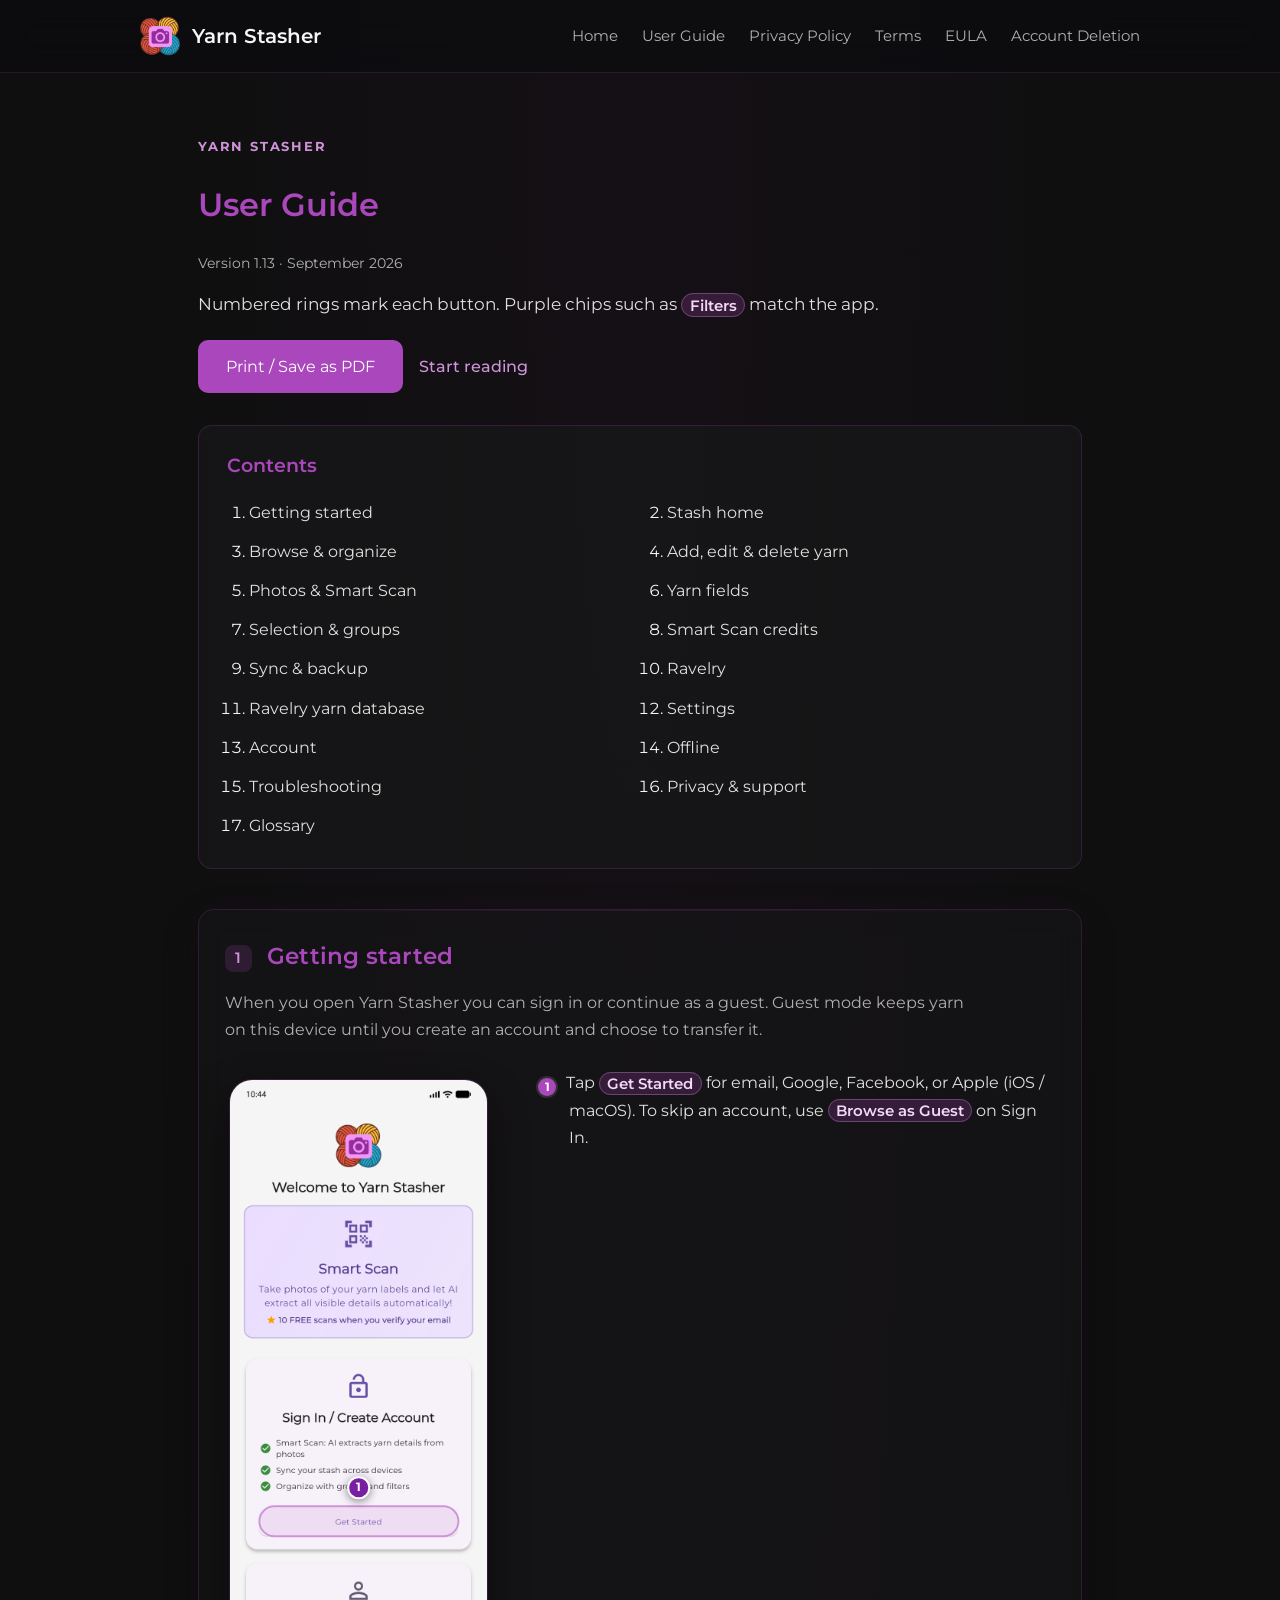
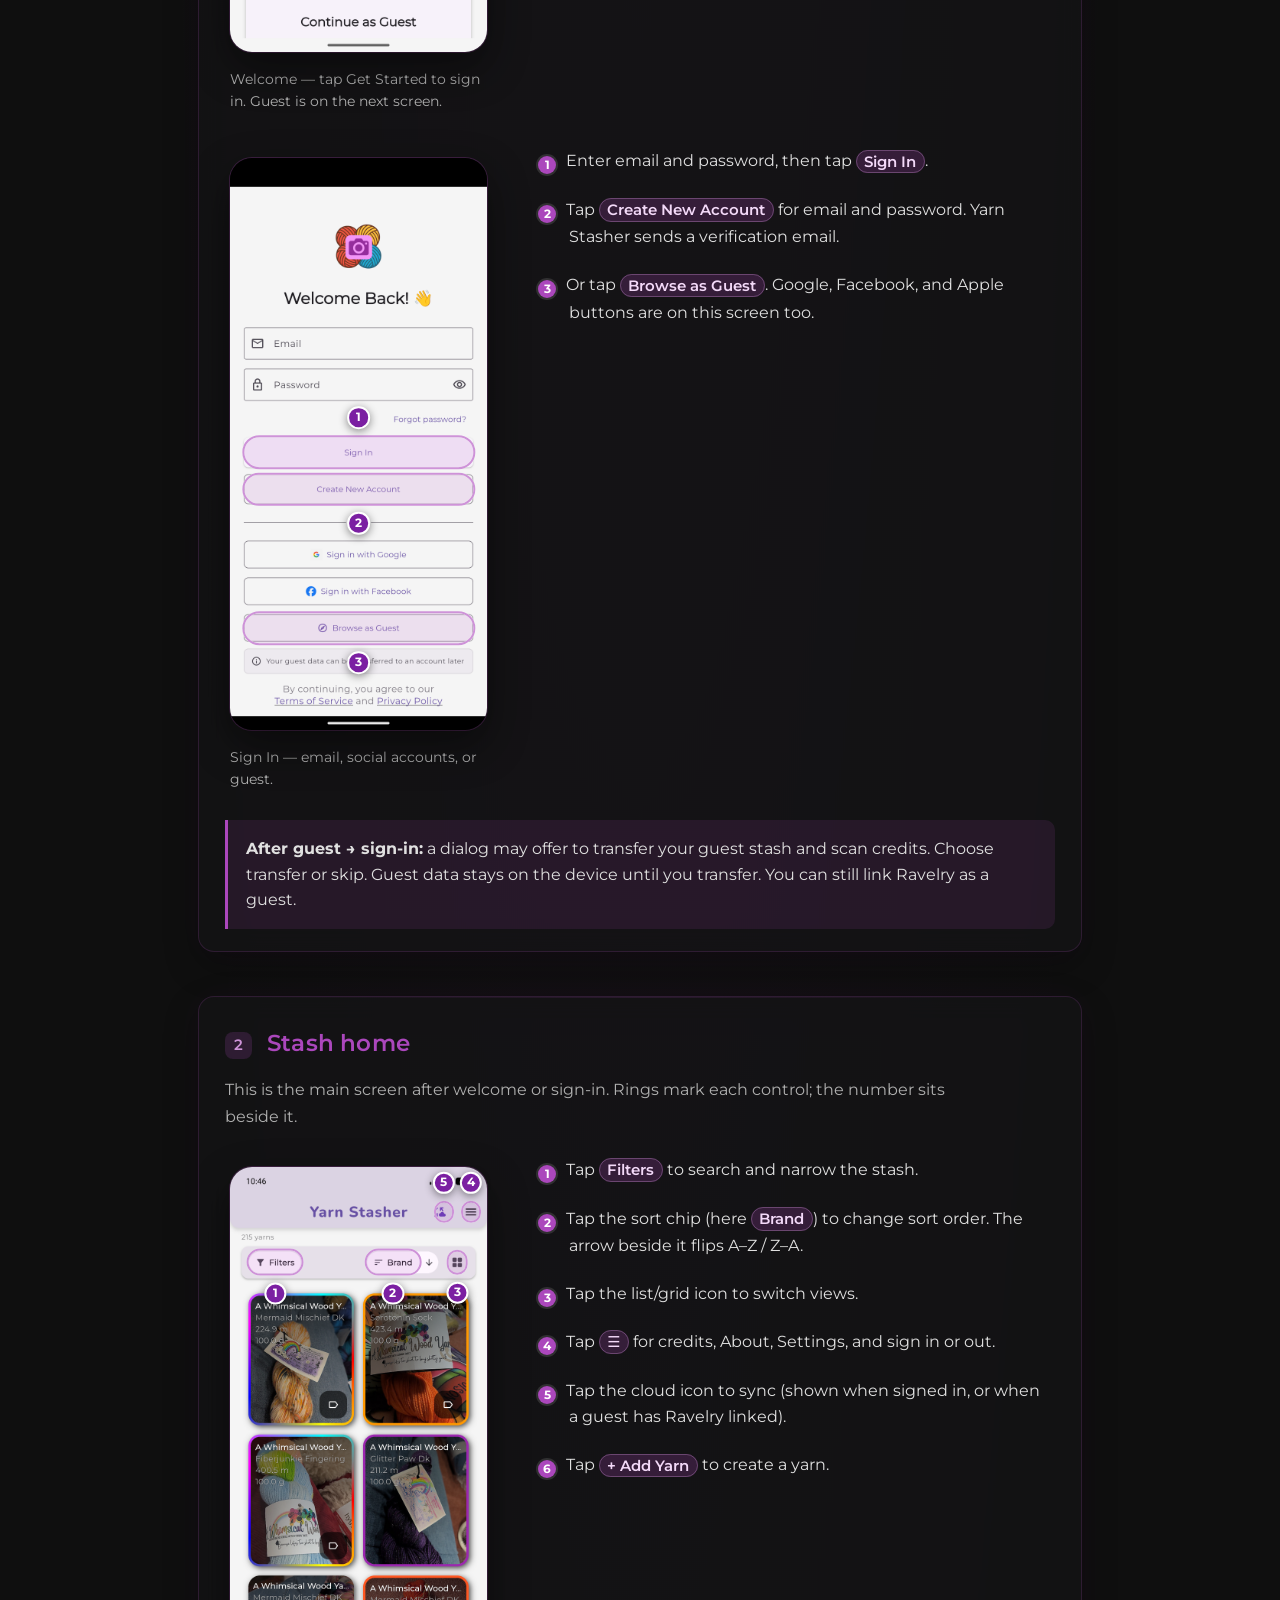
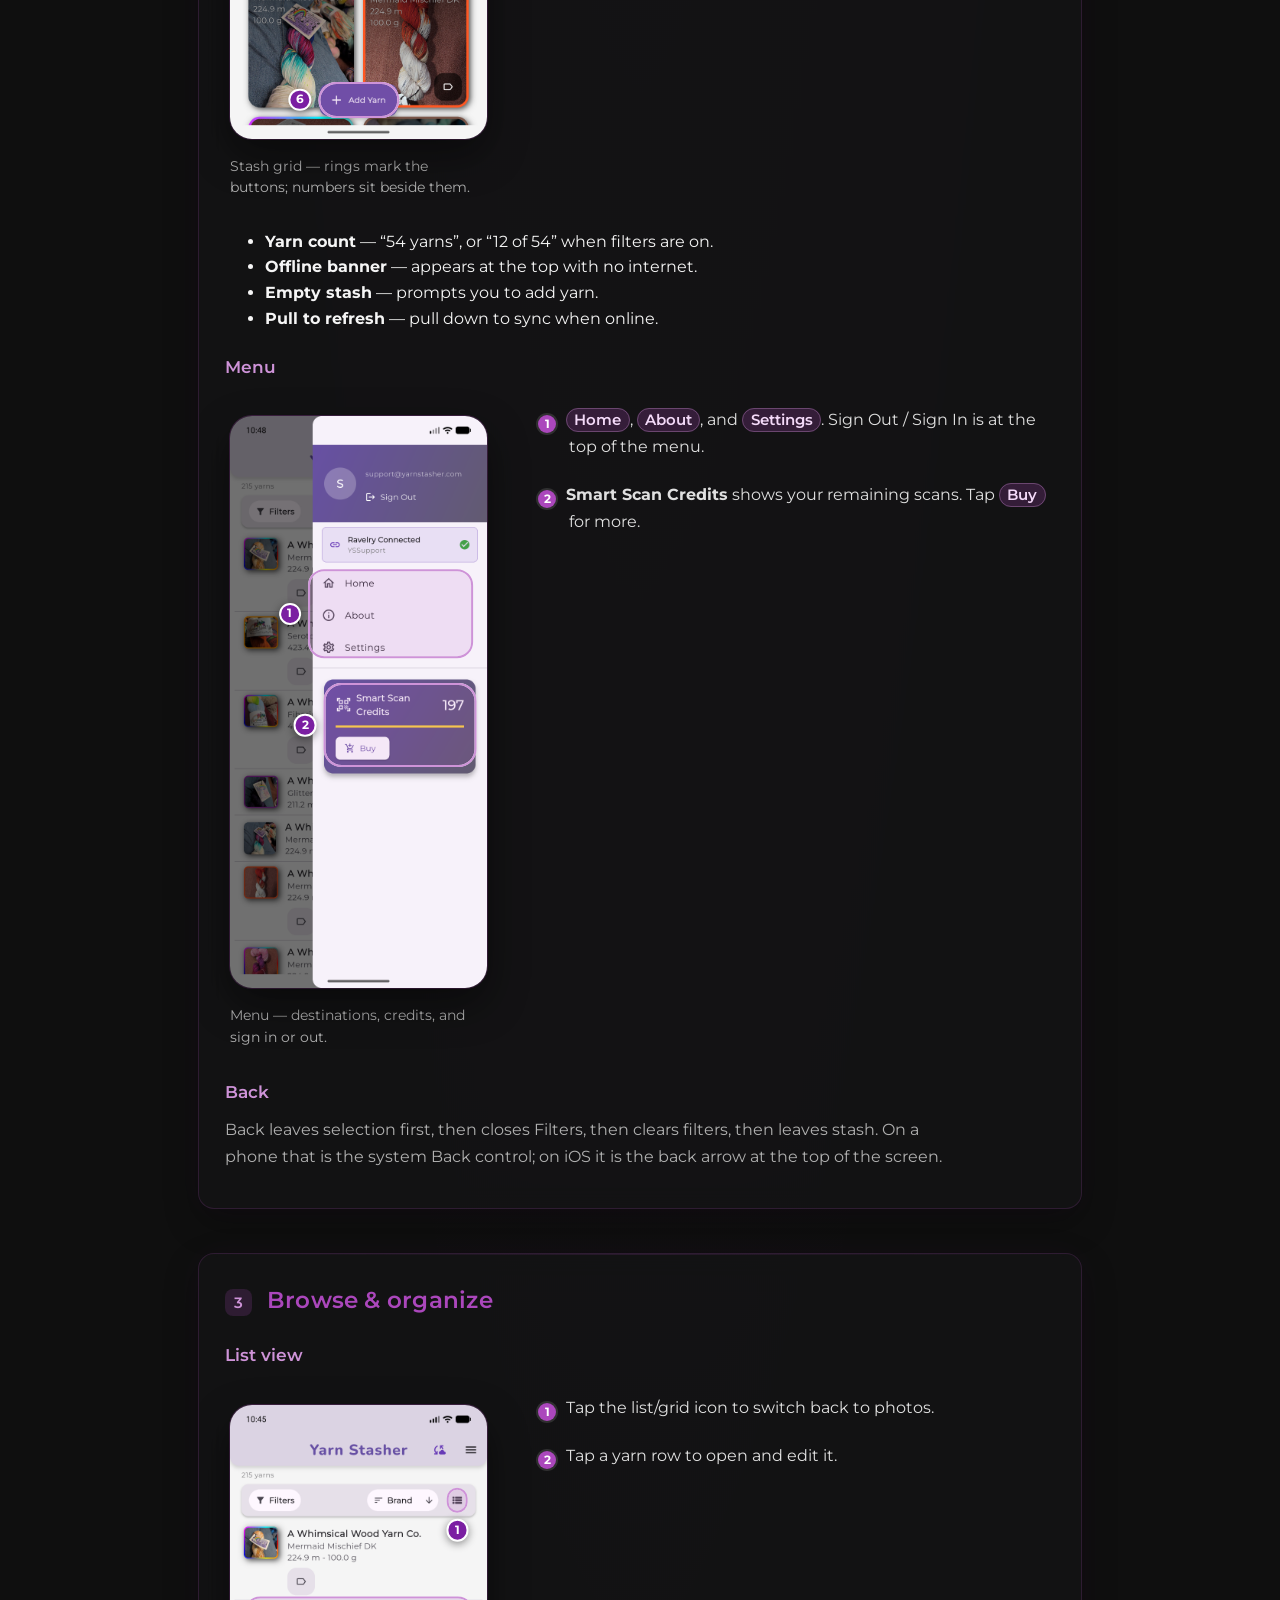
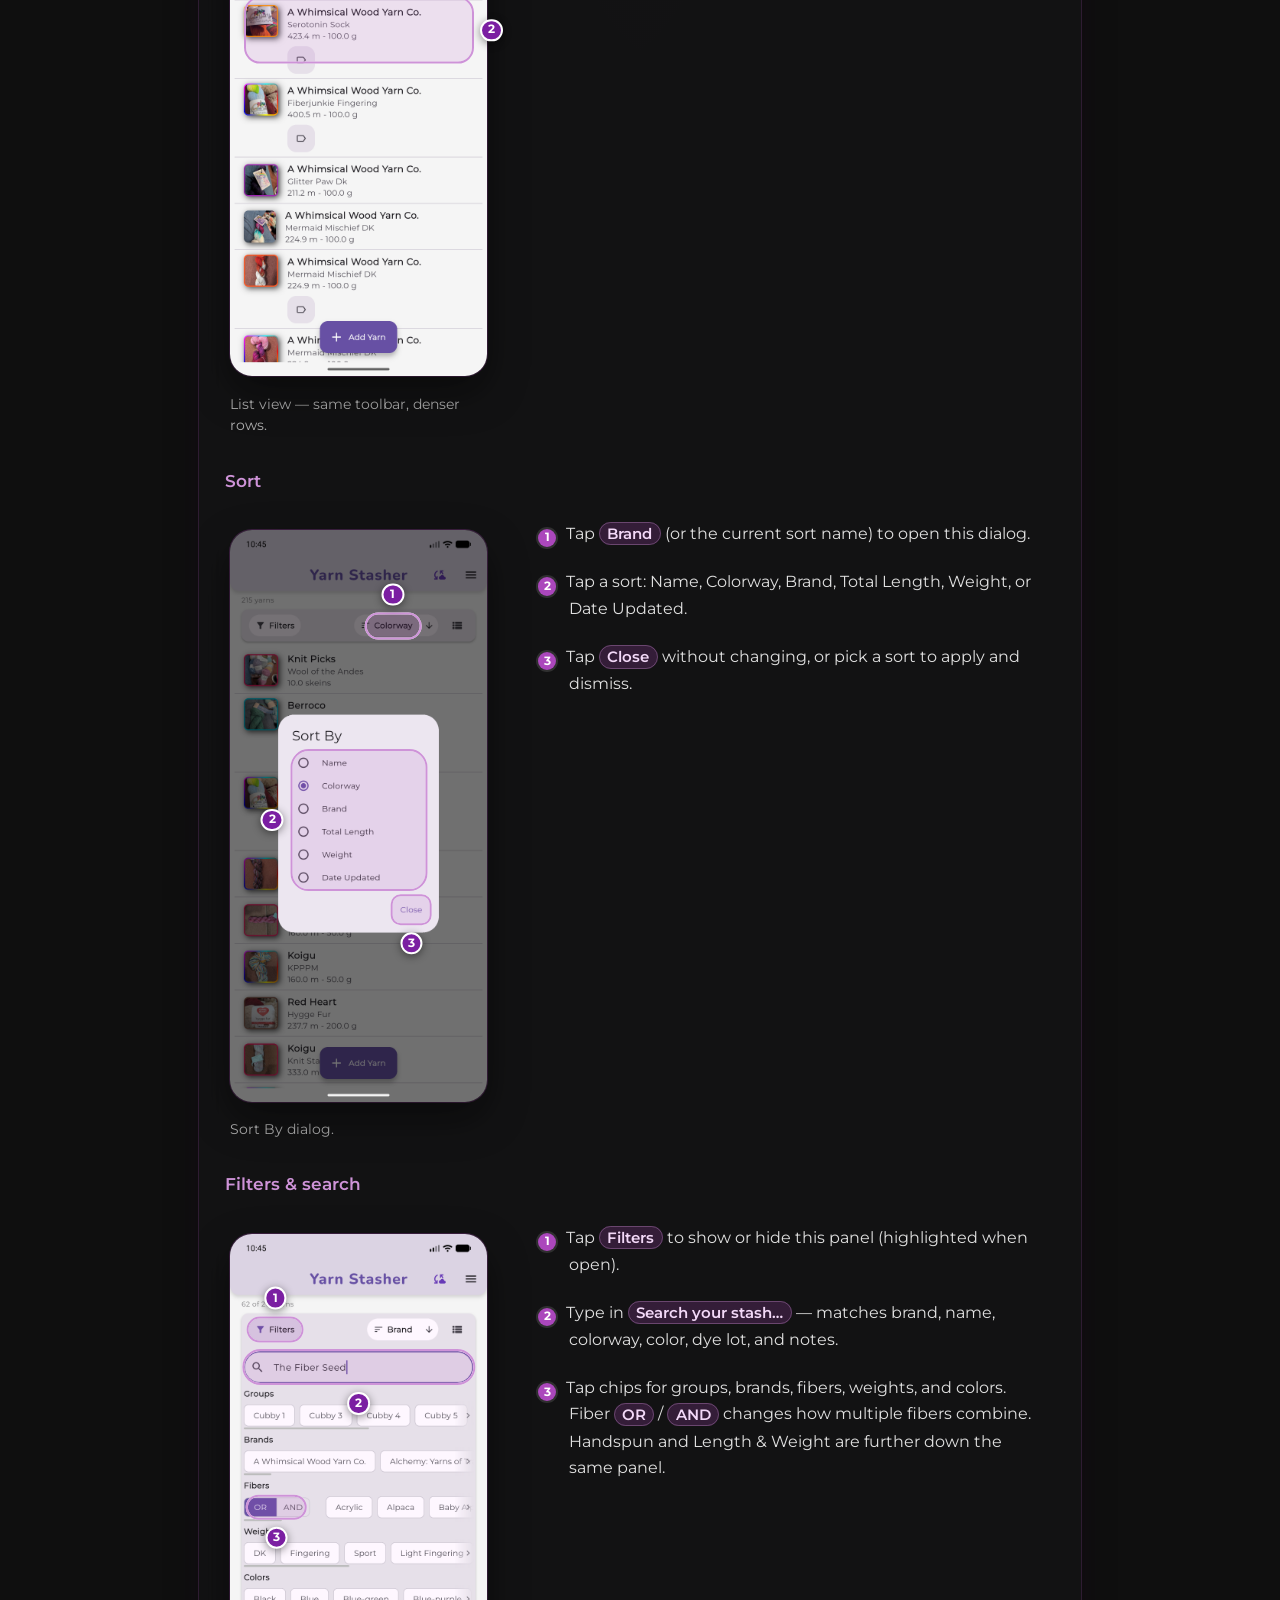
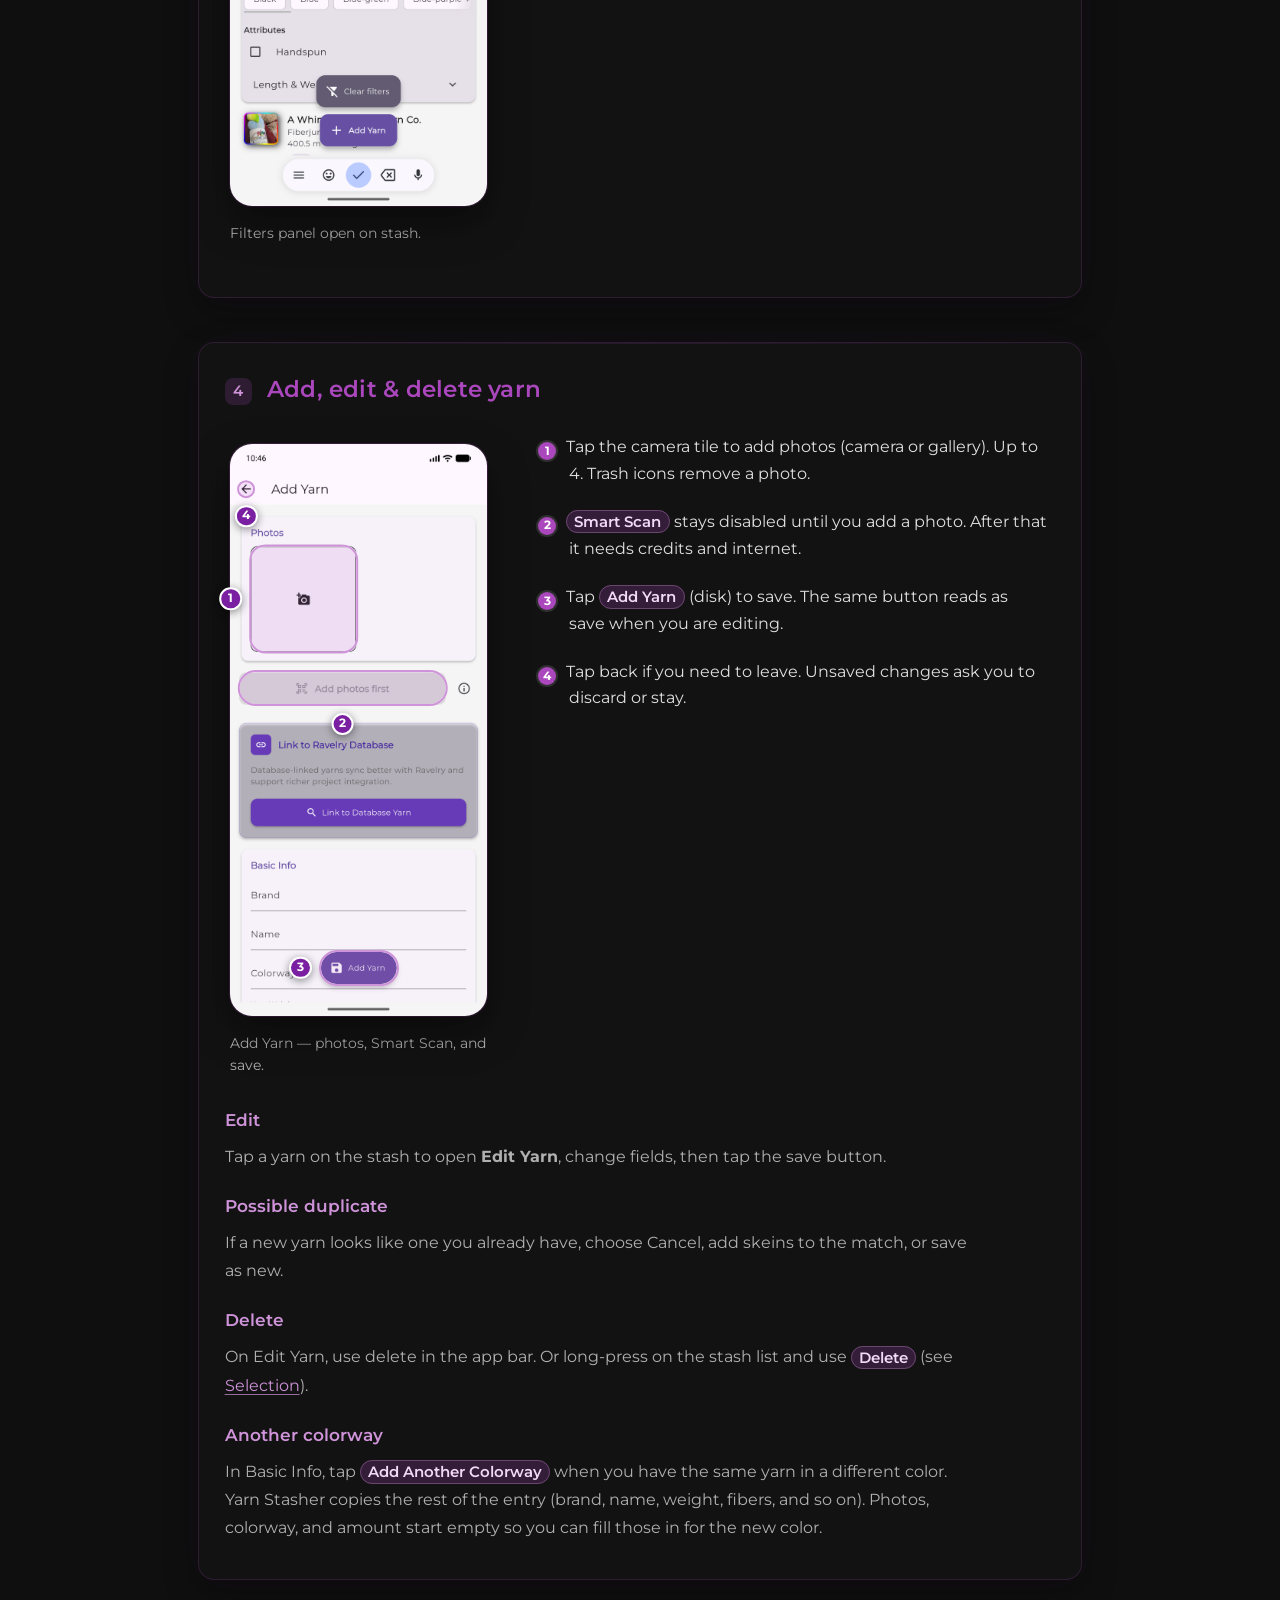
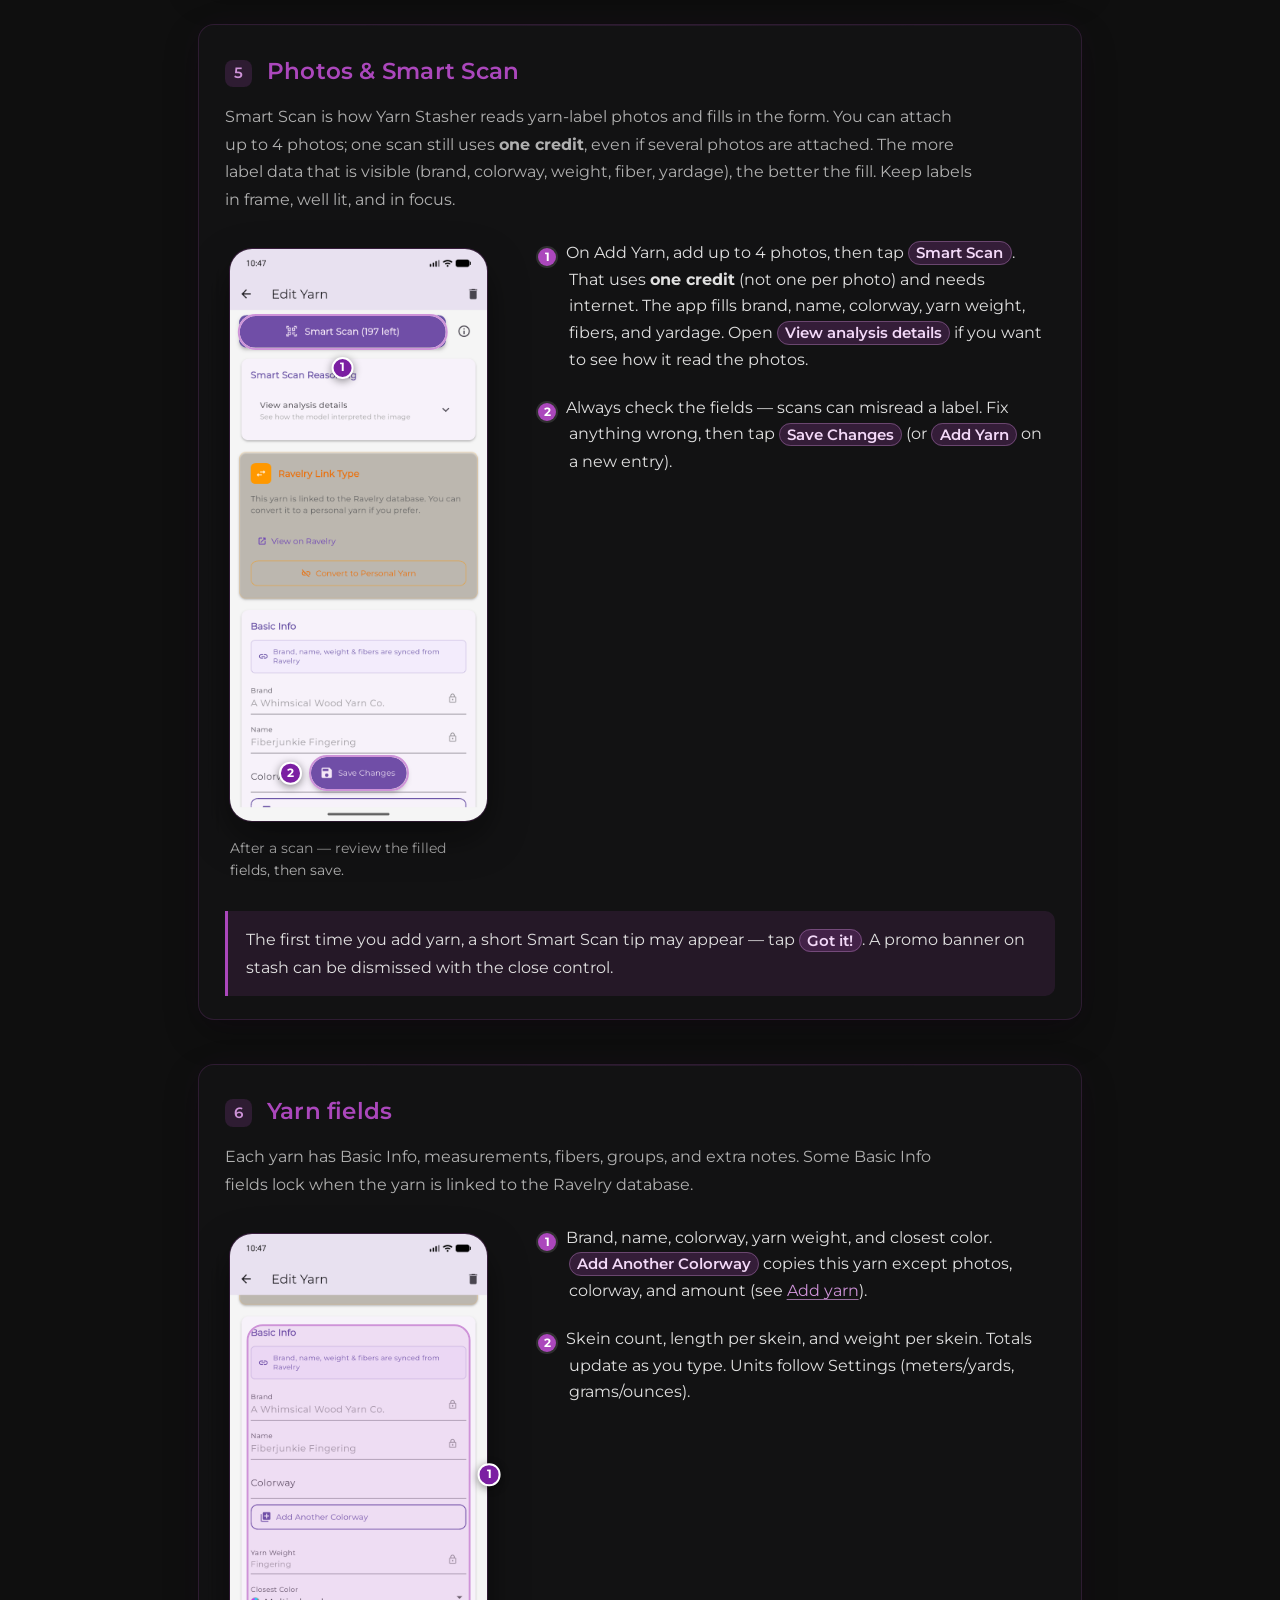
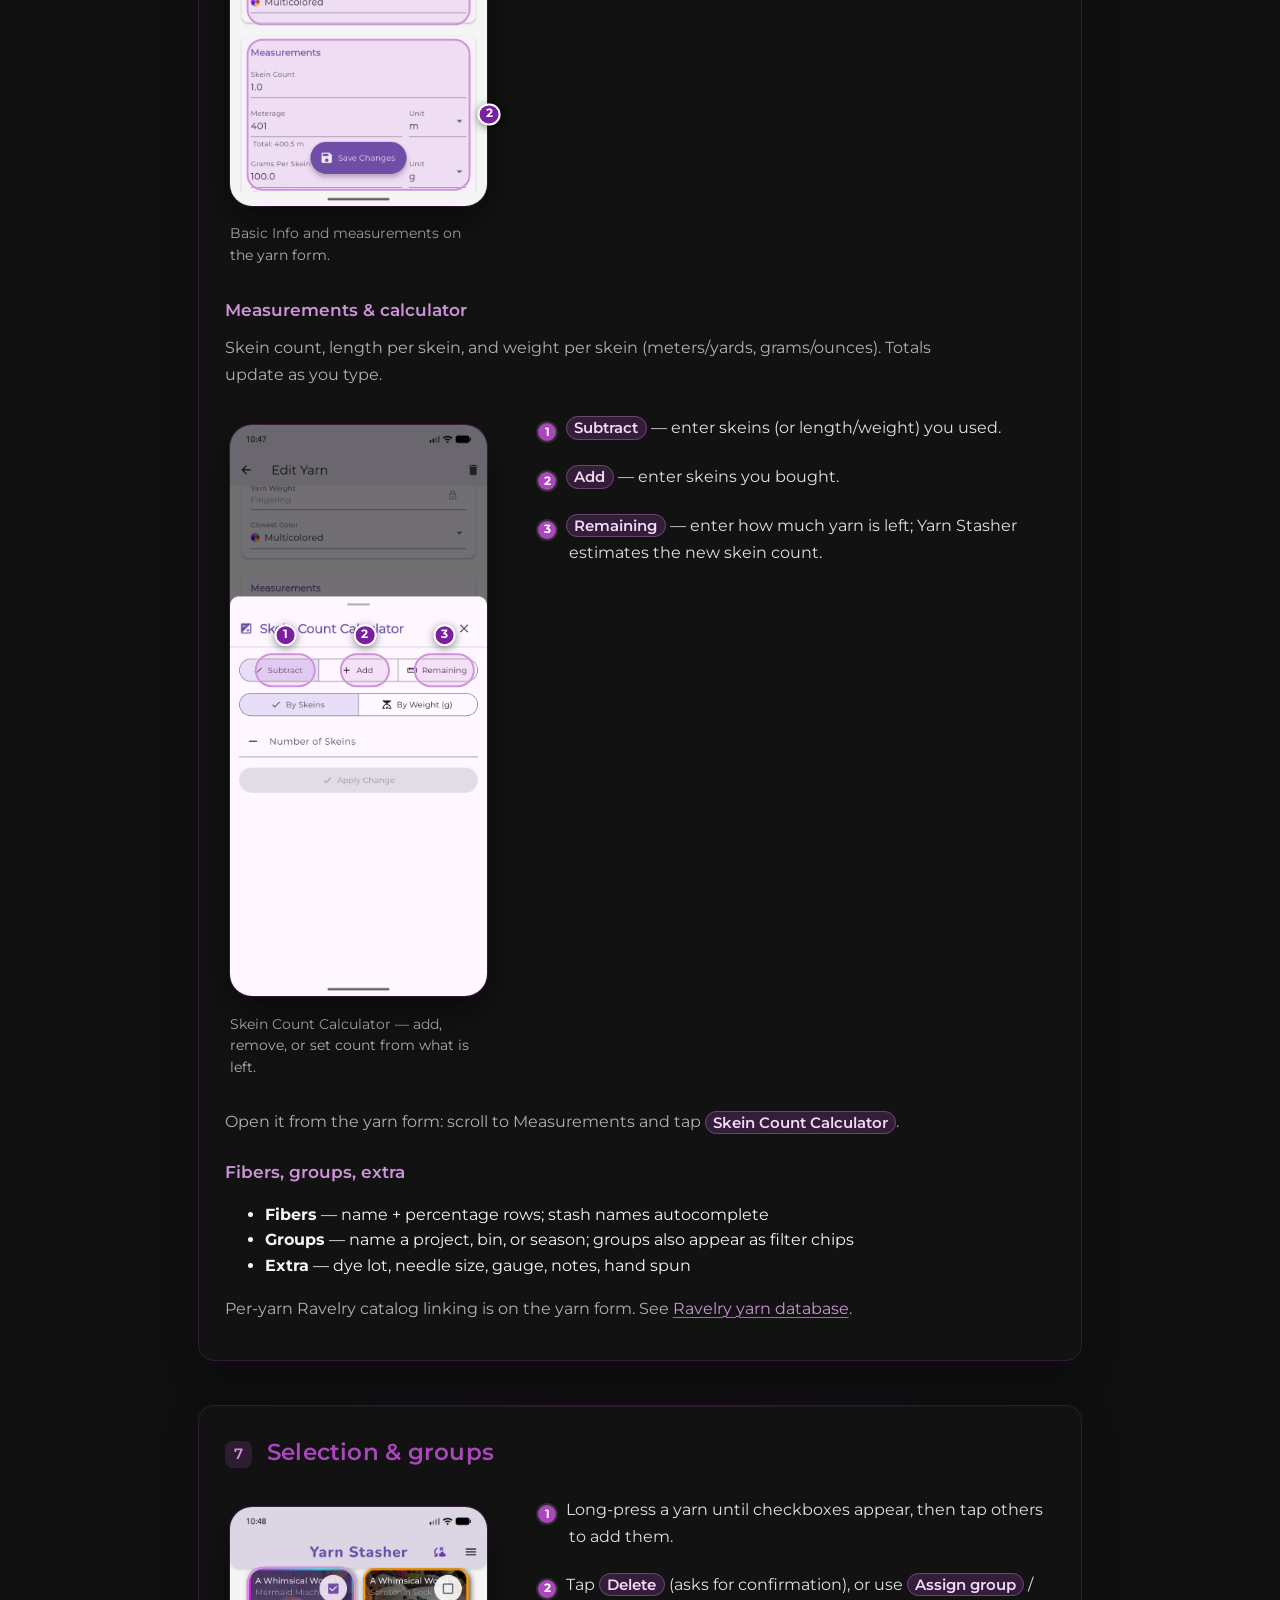
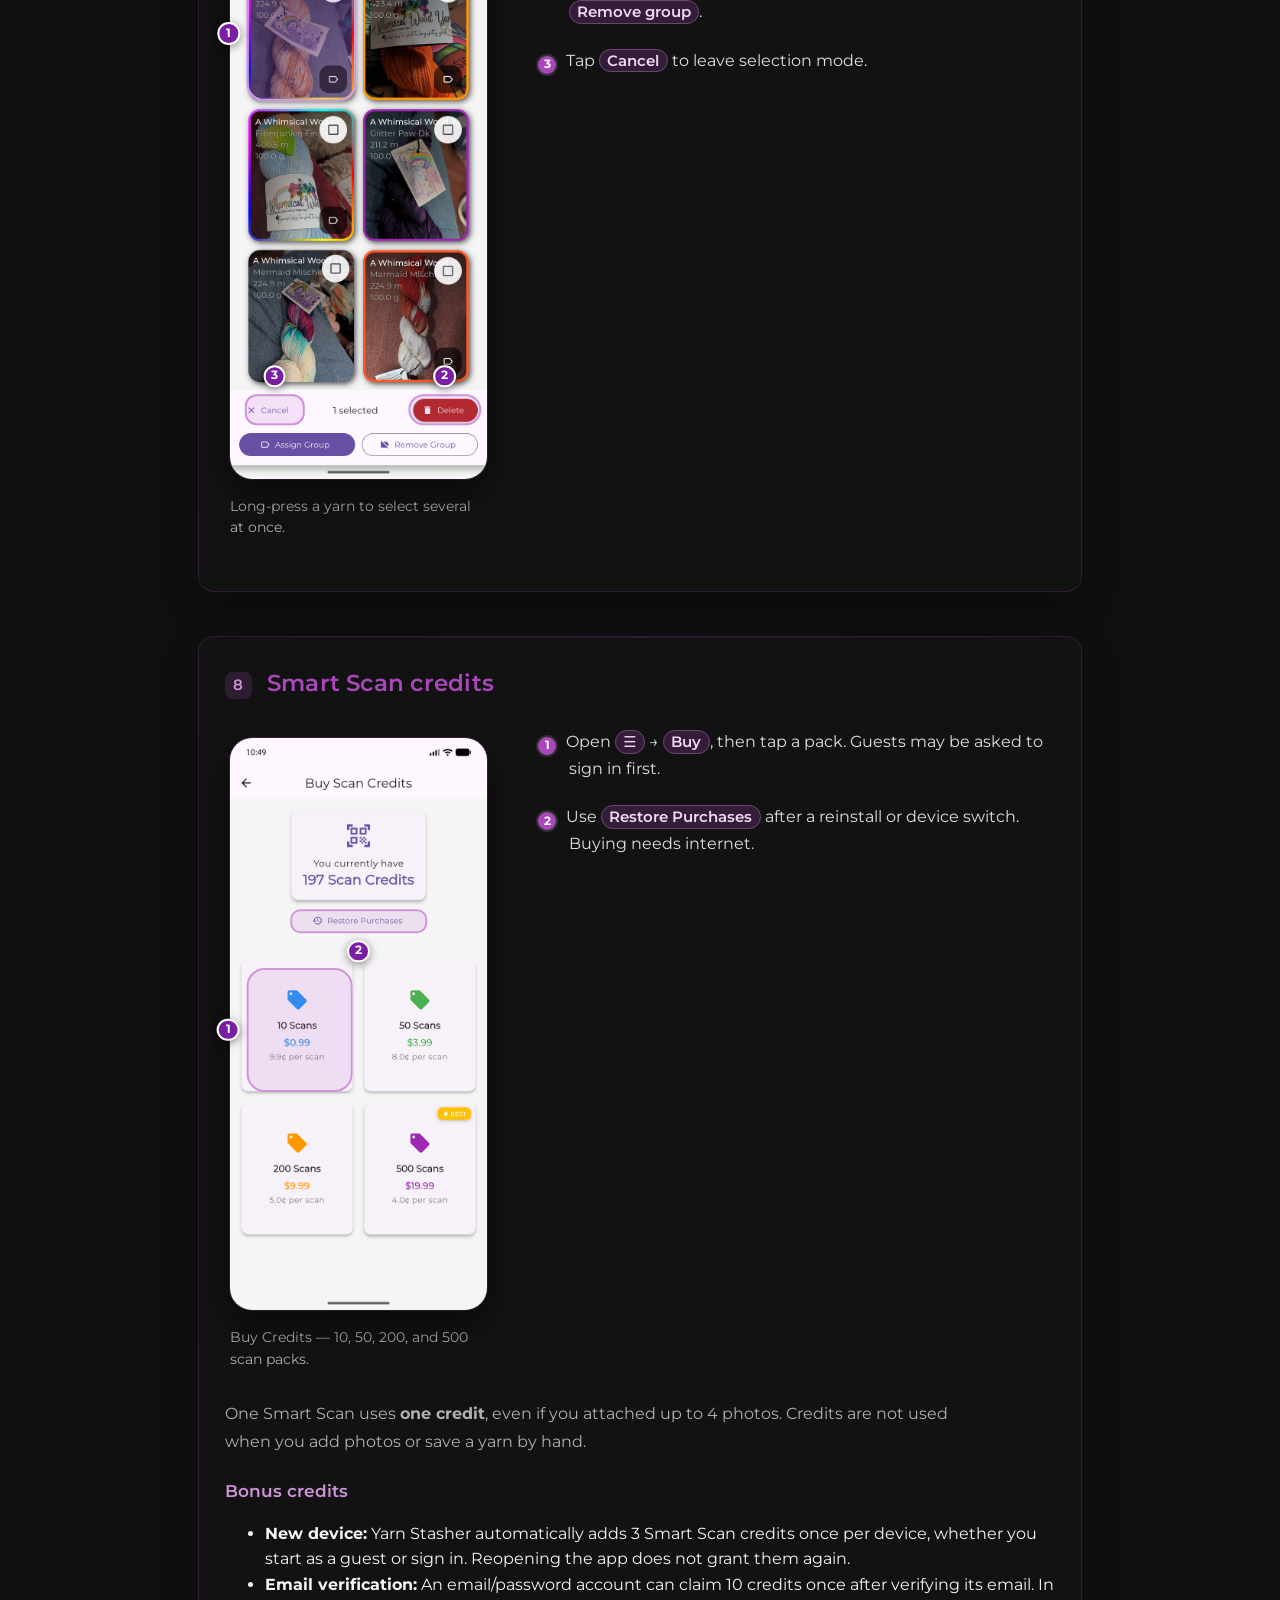
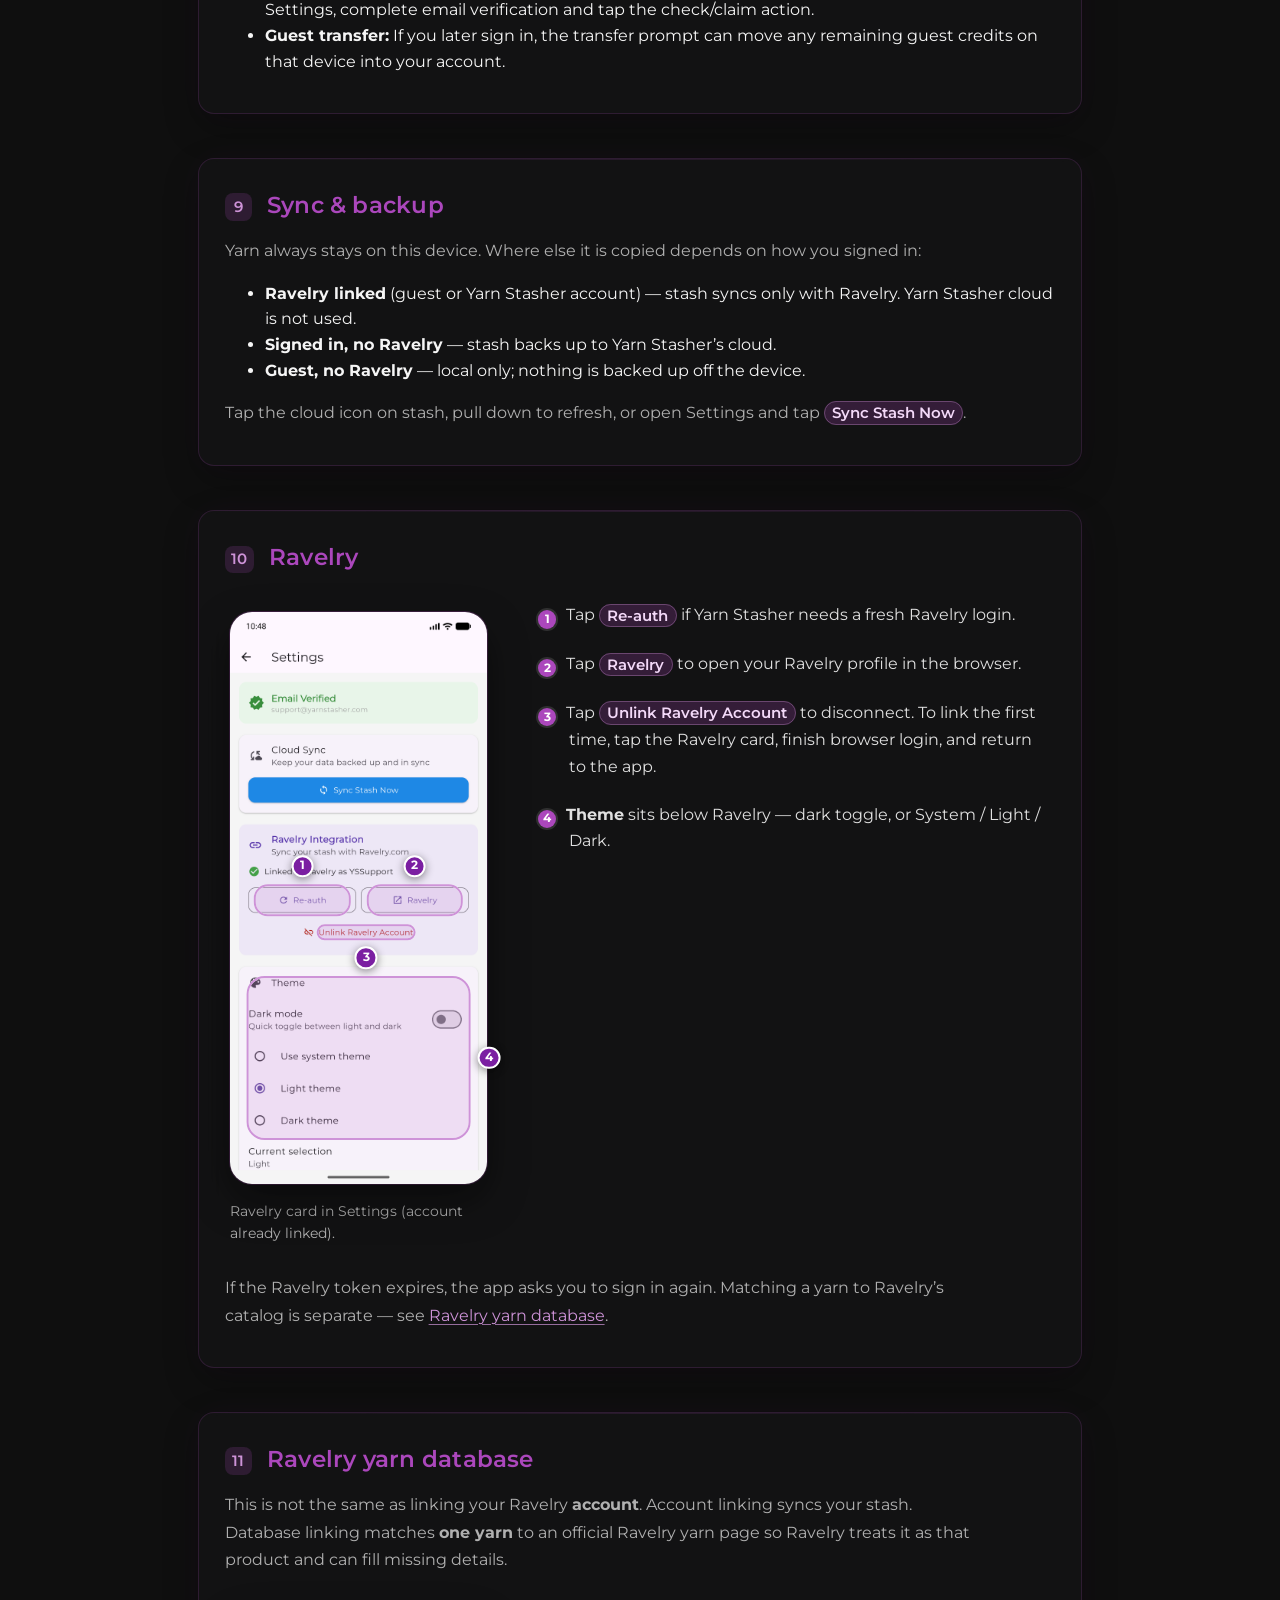
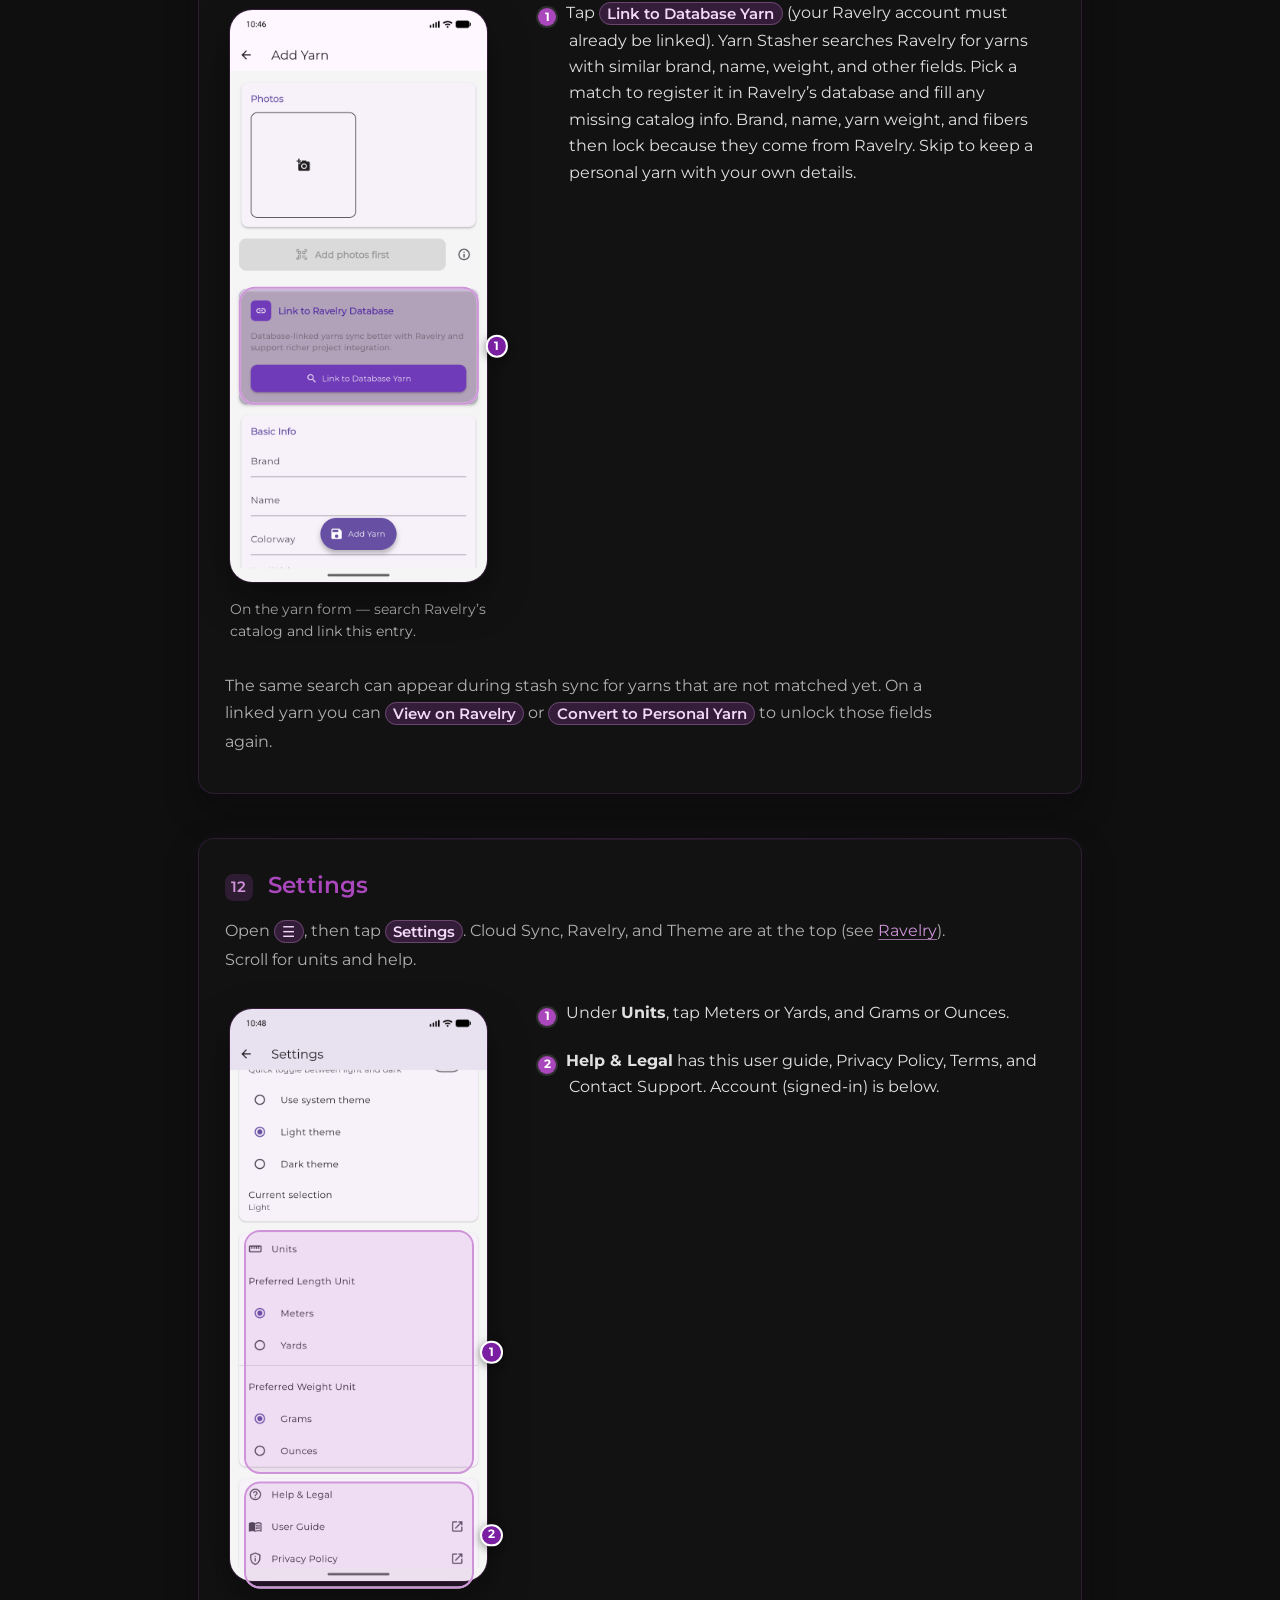
==== user-guide/index.html @ c1b87851 "Add comprehensive user guide Co-authored-by: Cursor <cursoragent@cursor.com>" ====
<!DOCTYPE html>
<html lang="en">
<head>
  <meta charset="UTF-8">
  <meta name="viewport" content="width=device-width, initial-scale=1.0">
  <link rel="canonical" href="https://yarnstasher.com/user-guide/">
  <meta name="description" content="Yarn Stasher user guide — organize your stash, use Smart Scan, sync with Ravelry, and manage your account.">
  <meta property="og:title" content="User Guide – Yarn Stasher">
  <meta property="og:description" content="A printable guide to Yarn Stasher: stash, Smart Scan, sync, Ravelry, and settings.">
  <meta property="og:image" content="https://yarnstasher.com/images/stash-hero.png">
  <meta property="og:url" content="https://yarnstasher.com/user-guide/">
  <meta property="og:type" content="article">
  <title>User Guide – Yarn Stasher</title>
  <link rel="icon" type="image/png" href="../images/logo.png">
  <link rel="preconnect" href="https://fonts.googleapis.com">
  <link rel="preconnect" href="https://fonts.gstatic.com" crossorigin>
  <link href="https://fonts.googleapis.com/css2?family=Montserrat:wght@400;500;600;700&display=swap" rel="stylesheet">
  <link rel="stylesheet" href="../style.css?v=guide-10">
</head>
<body class="guide-page">
  <header>
    <nav>
      <a href="../index.html" class="logo">
        <img src="../images/logo.png?v=guide-9" alt="Yarn Stasher">
        <span>Yarn Stasher</span>
      </a>
      <button class="menu-toggle" aria-label="Toggle menu" aria-expanded="false" aria-controls="main-nav-links">☰</button>
      <ul class="nav-links" id="main-nav-links">
        <li><a href="../index.html">Home</a></li>
        <li><a href="index.html" aria-current="page">User Guide</a></li>
        <li><a href="../privacy-policy.html">Privacy Policy</a></li>
        <li><a href="../terms.html">Terms</a></li>
        <li><a href="../eula.html">EULA</a></li>
        <li><a href="../account-deletion.html">Account Deletion</a></li>
      </ul>
    </nav>
  </header>

  <main class="guide-main">
    <header class="guide-hero">
      <p class="guide-kicker">Yarn Stasher</p>
      <h1>User Guide</h1>
      <p class="muted">Version 1.13 · September 2026</p>
      <p class="guide-lede">
        Numbered rings mark each button. Purple chips such as <span class="guide-tap">Filters</span> match the app.
      </p>
      <div class="guide-actions no-print">
        <button type="button" class="cta guide-print-btn" onclick="window.print()">Print / Save as PDF</button>
        <a class="guide-secondary-link" href="#getting-started">Start reading</a>
      </div>
    </header>

    <div class="guide-toc" aria-labelledby="toc-heading">
      <h2 id="toc-heading">Contents</h2>
      <ol>
        <li><a href="#getting-started">Getting started</a></li>
        <li><a href="#stash-home">Stash home</a></li>
        <li><a href="#browse-organize">Browse &amp; organize</a></li>
        <li><a href="#add-edit-yarn">Add, edit &amp; delete yarn</a></li>
        <li><a href="#photos-smart-scan">Photos &amp; Smart Scan</a></li>
        <li><a href="#yarn-fields">Yarn fields</a></li>
        <li><a href="#selection-batch">Selection &amp; groups</a></li>
        <li><a href="#credits">Smart Scan credits</a></li>
        <li><a href="#sync-backup">Sync &amp; backup</a></li>
        <li><a href="#ravelry">Ravelry</a></li>
        <li><a href="#ravelry-database">Ravelry yarn database</a></li>
        <li><a href="#settings">Settings</a></li>
        <li><a href="#account">Account</a></li>
        <li><a href="#offline">Offline</a></li>
        <li><a href="#troubleshooting">Troubleshooting</a></li>
        <li><a href="#privacy-support">Privacy &amp; support</a></li>
        <li><a href="#glossary">Glossary</a></li>
      </ol>
    </div>

    <article class="guide-content">

      <section id="getting-started" class="guide-section guide-section--first">
        <h2><span class="guide-secnum">1</span> Getting started</h2>
        <p>When you open Yarn Stasher you can sign in or continue as a guest. Guest mode keeps yarn on this device until you create an account and choose to transfer it.</p>
        <div class="guide-howto">
          <figure class="guide-shot">
            <div class="guide-phone">
              <img src="../images/user-guide/welcome.png?v=guide-9" alt="Welcome screen with Get Started" width="1080" height="2404" loading="lazy">
              <ol class="guide-pins">
                <li class="guide-pin guide-pin--above" style="--x:50%; --y:77.2%; --rw:76.8%; --rh:4.8%; --rr:999px;" data-mark="1" tabindex="0" role="button" aria-label="Step 1: Get Started"><span class="guide-pin-n">1</span></li>
              </ol>
            </div>
            <figcaption>Welcome — tap Get Started to sign in. Guest is on the next screen.</figcaption>
          </figure>
          <ol class="guide-legend">
            <li data-mark="1"><span class="guide-n">1</span> Tap <span class="guide-tap">Get Started</span> for email, Google, Facebook, or Apple (iOS / macOS). To skip an account, use <span class="guide-tap">Browse as Guest</span> on Sign In.</li>
          </ol>
        </div>
        <div class="guide-howto guide-print-break">
          <figure class="guide-shot">
            <div class="guide-phone">
              <img src="../images/user-guide/sign-in.png?v=guide-9" alt="Sign In screen with email, social sign-in, and Browse as Guest" width="1080" height="2404" loading="lazy">
              <ol class="guide-pins">
                <li class="guide-pin guide-pin--above" style="--x:50%; --y:51.5%; --rw:89.3%; --rh:5.2%; --rr:999px;" data-mark="1" tabindex="0" role="button" aria-label="Step 1: Sign In"><span class="guide-pin-n">1</span></li>
                <li class="guide-pin guide-pin--below" style="--x:50%; --y:57.9%; --rw:89.3%; --rh:5.0%; --rr:999px;" data-mark="2" tabindex="0" role="button" aria-label="Step 2: Create Account"><span class="guide-pin-n">2</span></li>
                <li class="guide-pin guide-pin--below" style="--x:50%; --y:82.2%; --rw:89.3%; --rh:5.2%; --rr:999px;" data-mark="3" tabindex="0" role="button" aria-label="Step 3: Browse as Guest"><span class="guide-pin-n">3</span></li>
              </ol>
            </div>
            <figcaption>Sign In — email, social accounts, or guest.</figcaption>
          </figure>
          <ol class="guide-legend">
            <li data-mark="1"><span class="guide-n">1</span> Enter email and password, then tap <span class="guide-tap">Sign In</span>.</li>
            <li data-mark="2"><span class="guide-n">2</span> Tap <span class="guide-tap">Create New Account</span> for email and password. Yarn Stasher sends a verification email.</li>
            <li data-mark="3"><span class="guide-n">3</span> Or tap <span class="guide-tap">Browse as Guest</span>. Google, Facebook, and Apple buttons are on this screen too.</li>
          </ol>
        </div>
        <aside class="guide-callout">
          <strong>After guest → sign-in:</strong> a dialog may offer to transfer your guest stash and scan credits. Choose transfer or skip. Guest data stays on the device until you transfer. You can still link Ravelry as a guest.
        </aside>
      </section>

      <section id="stash-home" class="guide-section">
        <h2><span class="guide-secnum">2</span> Stash home</h2>
        <p>This is the main screen after welcome or sign-in. Rings mark each control; the number sits beside it.</p>
        <div class="guide-howto">
          <figure class="guide-shot">
            <div class="guide-phone">
              <img src="../images/user-guide/stash-grid.png?v=guide-9" alt="Stash grid with Filters, sort, menu, and Add Yarn" width="1080" height="2404" loading="lazy">
              <ol class="guide-pins">
                <li class="guide-pin guide-pin--below" style="--x:17.5%; --y:16.7%; --rw:20.6%; --rh:4.0%; --rr:999px;" data-mark="1" tabindex="0" role="button" aria-label="Step 1: Filters"><span class="guide-pin-n">1</span></li>
                <li class="guide-pin guide-pin--below" style="--x:63.4%; --y:16.7%; --rw:20.5%; --rh:4.0%; --rr:999px;" data-mark="2" tabindex="0" role="button" aria-label="Step 2: Sort"><span class="guide-pin-n">2</span></li>
                <li class="guide-pin guide-pin--below" style="--x:88.4%; --y:16.7%; --rw:6.5%; --rh:3.6%; --rr:10px;" data-mark="3" tabindex="0" role="button" aria-label="Step 3: List or grid"><span class="guide-pin-n">3</span></li>
                <li class="guide-pin guide-pin--above" style="--x:93.8%; --y:7.9%; --rw:6.2%; --rh:3.2%; --rr:10px;" data-mark="4" tabindex="0" role="button" aria-label="Step 4: Menu"><span class="guide-pin-n">4</span></li>
                <li class="guide-pin guide-pin--above" style="--x:83.2%; --y:7.9%; --rw:6.2%; --rh:3.2%; --rr:10px;" data-mark="5" tabindex="0" role="button" aria-label="Step 5: Sync"><span class="guide-pin-n">5</span></li>
                <li class="guide-pin guide-pin--left" style="--x:50.0%; --y:93.2%; --rw:30.1%; --rh:5.6%; --rr:999px;" data-mark="6" tabindex="0" role="button" aria-label="Step 6: Add Yarn"><span class="guide-pin-n">6</span></li>
              </ol>
            </div>
            <figcaption>Stash grid — rings mark the buttons; numbers sit beside them.</figcaption>
          </figure>
          <ol class="guide-legend">
            <li data-mark="1"><span class="guide-n">1</span> Tap <span class="guide-tap">Filters</span> to search and narrow the stash.</li>
            <li data-mark="2"><span class="guide-n">2</span> Tap the sort chip (here <span class="guide-tap">Brand</span>) to change sort order. The arrow beside it flips A–Z / Z–A.</li>
            <li data-mark="3"><span class="guide-n">3</span> Tap the list/grid icon to switch views.</li>
            <li data-mark="4"><span class="guide-n">4</span> Tap <span class="guide-tap">☰</span> for credits, About, Settings, and sign in or out.</li>
            <li data-mark="5"><span class="guide-n">5</span> Tap the cloud icon to sync (shown when signed in, or when a guest has Ravelry linked).</li>
            <li data-mark="6"><span class="guide-n">6</span> Tap <span class="guide-tap">+ Add Yarn</span> to create a yarn.</li>
          </ol>
        </div>
        <ul>
          <li><strong>Yarn count</strong> — “54 yarns”, or “12 of 54” when filters are on.</li>
          <li><strong>Offline banner</strong> — appears at the top with no internet.</li>
          <li><strong>Empty stash</strong> — prompts you to add yarn.</li>
          <li><strong>Pull to refresh</strong> — pull down to sync when online.</li>
        </ul>
        <h3>Menu</h3>
        <div class="guide-howto">
          <figure class="guide-shot">
            <div class="guide-phone">
              <img src="../images/user-guide/menu.png?v=guide-9" alt="Open menu with credits, Settings, About, and Buy" width="1080" height="2404" loading="lazy">
              <ol class="guide-pins">
                <li class="guide-pin guide-pin--left" style="--x:62.5%; --y:34.5%; --rw:63%; --rh:15%; --rr:14px;" data-mark="1" tabindex="0" role="button" aria-label="Step 1: Home About Settings"><span class="guide-pin-n">1</span></li>
                <li class="guide-pin guide-pin--left" style="--x:66%; --y:54%; --rw:58%; --rh:14%; --rr:16px;" data-mark="2" tabindex="0" role="button" aria-label="Step 2: Smart Scan credits"><span class="guide-pin-n">2</span></li>
              </ol>
            </div>
            <figcaption>Menu — destinations, credits, and sign in or out.</figcaption>
          </figure>
          <ol class="guide-legend">
            <li data-mark="1"><span class="guide-n">1</span> <span class="guide-tap">Home</span>, <span class="guide-tap">About</span>, and <span class="guide-tap">Settings</span>. Sign Out / Sign In is at the top of the menu.</li>
            <li data-mark="2"><span class="guide-n">2</span> <strong>Smart Scan Credits</strong> shows your remaining scans. Tap <span class="guide-tap">Buy</span> for more.</li>
          </ol>
        </div>
        <h3>Back</h3>
        <p>Back leaves selection first, then closes Filters, then clears filters, then leaves stash. On a phone that is the system Back control; on iOS it is the back arrow at the top of the screen.</p>
      </section>

      <section id="browse-organize" class="guide-section">
        <h2><span class="guide-secnum">3</span> Browse &amp; organize</h2>
        <h3>List view</h3>
        <div class="guide-howto">
          <figure class="guide-shot">
            <div class="guide-phone">
              <img src="../images/user-guide/stash-overview.png?v=guide-9" alt="Stash list view with compact yarn rows" width="1080" height="2404" loading="lazy">
              <ol class="guide-pins">
                <li class="guide-pin guide-pin--below" style="--x:88.4%; --y:16.7%; --rw:6.5%; --rh:3.6%; --rr:10px;" data-mark="1" tabindex="0" role="button" aria-label="Step 1: Grid or list"><span class="guide-pin-n">1</span></li>
                <li class="guide-pin guide-pin--right" style="--x:50%; --y:39.5%; --rw:88%; --rh:11%; --rr:14px;" data-mark="2" tabindex="0" role="button" aria-label="Step 2: Open a yarn"><span class="guide-pin-n">2</span></li>
              </ol>
            </div>
            <figcaption>List view — same toolbar, denser rows.</figcaption>
          </figure>
          <ol class="guide-legend">
            <li data-mark="1"><span class="guide-n">1</span> Tap the list/grid icon to switch back to photos.</li>
            <li data-mark="2"><span class="guide-n">2</span> Tap a yarn row to open and edit it.</li>
          </ol>
        </div>

        <h3 class="guide-print-break">Sort</h3>
        <div class="guide-howto">
          <figure class="guide-shot">
            <div class="guide-phone">
              <img src="../images/user-guide/filters-sort.png?v=guide-9" alt="Sort By dialog over the stash list" width="1080" height="2404" loading="lazy">
              <ol class="guide-pins">
                <li class="guide-pin guide-pin--above" style="--x:63.4%; --y:16.7%; --rw:20.5%; --rh:4.0%; --rr:999px;" data-mark="1" tabindex="0" role="button" aria-label="Step 1: Open sort"><span class="guide-pin-n">1</span></li>
                <li class="guide-pin guide-pin--left" style="--x:50%; --y:50.7%; --rw:51.8%; --rh:24.1%; --rr:16px;" data-mark="2" tabindex="0" role="button" aria-label="Step 2: Choose a sort"><span class="guide-pin-n">2</span></li>
                <li class="guide-pin guide-pin--below" style="--x:70.5%; --y:66.4%; --rw:14.3%; --rh:4.8%; --rr:8px;" data-mark="3" tabindex="0" role="button" aria-label="Step 3: Close"><span class="guide-pin-n">3</span></li>
              </ol>
            </div>
            <figcaption>Sort By dialog.</figcaption>
          </figure>
          <ol class="guide-legend">
            <li data-mark="1"><span class="guide-n">1</span> Tap <span class="guide-tap">Brand</span> (or the current sort name) to open this dialog.</li>
            <li data-mark="2"><span class="guide-n">2</span> Tap a sort: Name, Colorway, Brand, Total Length, Weight, or Date Updated.</li>
            <li data-mark="3"><span class="guide-n">3</span> Tap <span class="guide-tap">Close</span> without changing, or pick a sort to apply and dismiss.</li>
          </ol>
        </div>

        <h3 class="guide-print-break">Filters &amp; search</h3>
        <div class="guide-howto">
          <figure class="guide-shot">
            <div class="guide-phone">
              <img src="../images/user-guide/filters.png?v=guide-9" alt="Open Filters panel with search and facet chips" width="1080" height="2404" loading="lazy">
              <ol class="guide-pins">
                <li class="guide-pin guide-pin--above" style="--x:17.5%; --y:16.7%; --rw:20.6%; --rh:4.0%; --rr:999px;" data-mark="1" tabindex="0" role="button" aria-label="Step 1: Filters"><span class="guide-pin-n">1</span></li>
                <li class="guide-pin guide-pin--below" style="--x:50.0%; --y:23.3%; --rw:89.3%; --rh:5.6%; --rr:999px;" data-mark="2" tabindex="0" role="button" aria-label="Step 2: Search"><span class="guide-pin-n">2</span></li>
                <li class="guide-pin guide-pin--below" style="--x:18%; --y:47.8%; --rw:22%; --rh:3.6%; --rr:999px;" data-mark="3" tabindex="0" role="button" aria-label="Step 3: Fiber chips"><span class="guide-pin-n">3</span></li>
              </ol>
            </div>
            <figcaption>Filters panel open on stash.</figcaption>
          </figure>
          <ol class="guide-legend">
            <li data-mark="1"><span class="guide-n">1</span> Tap <span class="guide-tap">Filters</span> to show or hide this panel (highlighted when open).</li>
            <li data-mark="2"><span class="guide-n">2</span> Type in <span class="guide-tap">Search your stash…</span> — matches brand, name, colorway, color, dye lot, and notes.</li>
            <li data-mark="3"><span class="guide-n">3</span> Tap chips for groups, brands, fibers, weights, and colors. Fiber <span class="guide-tap">OR</span> / <span class="guide-tap">AND</span> changes how multiple fibers combine. Handspun and Length &amp; Weight are further down the same panel.</li>
          </ol>
        </div>
      </section>

      <section id="add-edit-yarn" class="guide-section">
        <h2><span class="guide-secnum">4</span> Add, edit &amp; delete yarn</h2>
        <div class="guide-howto">
          <figure class="guide-shot">
            <div class="guide-phone">
              <img src="../images/user-guide/add-yarn.png?v=guide-9" alt="Add Yarn form with photos, Smart Scan, and save button" width="1080" height="2404" loading="lazy">
              <ol class="guide-pins">
                <li class="guide-pin guide-pin--left" style="--x:28.6%; --y:27.1%; --rw:41.1%; --rh:18.4%; --rr:14px;" data-mark="1" tabindex="0" role="button" aria-label="Step 1: Add photo"><span class="guide-pin-n">1</span></li>
                <li class="guide-pin guide-pin--below" style="--x:43.8%; --y:42.7%; --rw:80.4%; --rh:5.6%; --rr:999px;" data-mark="2" tabindex="0" role="button" aria-label="Step 2: Smart Scan"><span class="guide-pin-n">2</span></li>
                <li class="guide-pin guide-pin--left" style="--x:50.0%; --y:91.6%; --rw:29.6%; --rh:5.6%; --rr:999px;" data-mark="3" tabindex="0" role="button" aria-label="Step 3: Save yarn"><span class="guide-pin-n">3</span></li>
                <li class="guide-pin guide-pin--below" style="--x:6.3%; --y:7.9%; --rw:5.4%; --rh:2.4%; --rr:10px;" data-mark="4" tabindex="0" role="button" aria-label="Step 4: Back"><span class="guide-pin-n">4</span></li>
              </ol>
            </div>
            <figcaption>Add Yarn — photos, Smart Scan, and save.</figcaption>
          </figure>
          <ol class="guide-legend">
            <li data-mark="1"><span class="guide-n">1</span> Tap the camera tile to add photos (camera or gallery). Up to 4. Trash icons remove a photo.</li>
            <li data-mark="2"><span class="guide-n">2</span> <span class="guide-tap">Smart Scan</span> stays disabled until you add a photo. After that it needs credits and internet.</li>
            <li data-mark="3"><span class="guide-n">3</span> Tap <span class="guide-tap">Add Yarn</span> (disk) to save. The same button reads as save when you are editing.</li>
            <li data-mark="4"><span class="guide-n">4</span> Tap back if you need to leave. Unsaved changes ask you to discard or stay.</li>
          </ol>
        </div>
        <h3>Edit</h3>
        <p>Tap a yarn on the stash to open <strong>Edit Yarn</strong>, change fields, then tap the save button.</p>
        <h3>Possible duplicate</h3>
        <p>If a new yarn looks like one you already have, choose Cancel, add skeins to the match, or save as new.</p>
        <h3>Delete</h3>
        <p>On Edit Yarn, use delete in the app bar. Or long-press on the stash list and use <span class="guide-tap">Delete</span> (see <a href="#selection-batch">Selection</a>).</p>
        <h3>Another colorway</h3>
        <p>In Basic Info, tap <span class="guide-tap">Add Another Colorway</span> when you have the same yarn in a different color. Yarn Stasher copies the rest of the entry (brand, name, weight, fibers, and so on). Photos, colorway, and amount start empty so you can fill those in for the new color.</p>
      </section>

      <section id="photos-smart-scan" class="guide-section">
        <h2><span class="guide-secnum">5</span> Photos &amp; Smart Scan</h2>
        <p>Smart Scan is how Yarn Stasher reads yarn-label photos and fills in the form. You can attach up to 4 photos; one scan still uses <strong>one credit</strong>, even if several photos are attached. The more label data that is visible (brand, colorway, weight, fiber, yardage), the better the fill. Keep labels in frame, well lit, and in focus.</p>
        <div class="guide-howto">
          <figure class="guide-shot">
            <div class="guide-phone">
              <img src="../images/user-guide/smart-scan-empty.png?v=guide-9" alt="Yarn form after Smart Scan, with reasoning card and save button" width="1080" height="2404" loading="lazy">
              <ol class="guide-pins">
                <li class="guide-pin guide-pin--below" style="--x:43.8%; --y:14.4%; --rw:80.4%; --rh:5.6%; --rr:999px;" data-mark="1" tabindex="0" role="button" aria-label="Step 1: Smart Scan"><span class="guide-pin-n">1</span></li>
                <li class="guide-pin guide-pin--left" style="--x:50.0%; --y:91.6%; --rw:37.4%; --rh:5.6%; --rr:999px;" data-mark="2" tabindex="0" role="button" aria-label="Step 2: Save yarn"><span class="guide-pin-n">2</span></li>
              </ol>
            </div>
            <figcaption>After a scan — review the filled fields, then save.</figcaption>
          </figure>
          <ol class="guide-legend">
            <li data-mark="1"><span class="guide-n">1</span> On Add Yarn, add up to 4 photos, then tap <span class="guide-tap">Smart Scan</span>. That uses <strong>one credit</strong> (not one per photo) and needs internet. The app fills brand, name, colorway, yarn weight, fibers, and yardage. Open <span class="guide-tap">View analysis details</span> if you want to see how it read the photos.</li>
            <li data-mark="2"><span class="guide-n">2</span> Always check the fields — scans can misread a label. Fix anything wrong, then tap <span class="guide-tap">Save Changes</span> (or <span class="guide-tap">Add Yarn</span> on a new entry).</li>
          </ol>
        </div>
        <aside class="guide-callout">
          The first time you add yarn, a short Smart Scan tip may appear — tap <span class="guide-tap">Got it!</span>. A promo banner on stash can be dismissed with the close control.
        </aside>
      </section>

      <section id="yarn-fields" class="guide-section">
        <h2><span class="guide-secnum">6</span> Yarn fields</h2>
        <p>Each yarn has Basic Info, measurements, fibers, groups, and extra notes. Some Basic Info fields lock when the yarn is linked to the Ravelry database.</p>
        <div class="guide-howto">
          <figure class="guide-shot">
            <div class="guide-phone">
              <img src="../images/user-guide/yarn-fields.png?v=guide-9" alt="Yarn form Basic Info and measurement fields" width="1080" height="2404" loading="lazy">
              <ol class="guide-pins">
                <li class="guide-pin guide-pin--right" style="--x:50%; --y:42%; --rw:86%; --rh:52%; --rr:14px;" data-mark="1" tabindex="0" role="button" aria-label="Step 1: Basic Info"><span class="guide-pin-n">1</span></li>
                <li class="guide-pin guide-pin--right" style="--x:50%; --y:84%; --rw:86%; --rh:26%; --rr:14px;" data-mark="2" tabindex="0" role="button" aria-label="Step 2: Measurements"><span class="guide-pin-n">2</span></li>
              </ol>
            </div>
            <figcaption>Basic Info and measurements on the yarn form.</figcaption>
          </figure>
          <ol class="guide-legend">
            <li data-mark="1"><span class="guide-n">1</span> Brand, name, colorway, yarn weight, and closest color. <span class="guide-tap">Add Another Colorway</span> copies this yarn except photos, colorway, and amount (see <a href="#add-edit-yarn">Add yarn</a>).</li>
            <li data-mark="2"><span class="guide-n">2</span> Skein count, length per skein, and weight per skein. Totals update as you type. Units follow Settings (meters/yards, grams/ounces).</li>
          </ol>
        </div>
        <h3>Measurements &amp; calculator</h3>
        <p>Skein count, length per skein, and weight per skein (meters/yards, grams/ounces). Totals update as you type.</p>
        <div class="guide-howto">
          <figure class="guide-shot">
            <div class="guide-phone">
              <img src="../images/user-guide/yarn-calculator.png?v=guide-9" alt="Skein Count Calculator sheet with Subtract, Add, and Remaining" width="1080" height="2404" loading="lazy">
              <ol class="guide-pins">
                <li class="guide-pin guide-pin--above" style="--x:21.5%; --y:42.9%; --rw:22%; --rh:5.2%; --rr:999px;" data-mark="1" tabindex="0" role="button" aria-label="Step 1: Subtract"><span class="guide-pin-n">1</span></li>
                <li class="guide-pin guide-pin--above" style="--x:52.5%; --y:42.9%; --rw:18%; --rh:5.2%; --rr:999px;" data-mark="2" tabindex="0" role="button" aria-label="Step 2: Add"><span class="guide-pin-n">2</span></li>
                <li class="guide-pin guide-pin--above" style="--x:83.4%; --y:42.9%; --rw:22%; --rh:5.2%; --rr:999px;" data-mark="3" tabindex="0" role="button" aria-label="Step 3: Remaining"><span class="guide-pin-n">3</span></li>
              </ol>
            </div>
            <figcaption>Skein Count Calculator — add, remove, or set count from what is left.</figcaption>
          </figure>
          <ol class="guide-legend">
            <li data-mark="1"><span class="guide-n">1</span> <span class="guide-tap">Subtract</span> — enter skeins (or length/weight) you used.</li>
            <li data-mark="2"><span class="guide-n">2</span> <span class="guide-tap">Add</span> — enter skeins you bought.</li>
            <li data-mark="3"><span class="guide-n">3</span> <span class="guide-tap">Remaining</span> — enter how much yarn is left; Yarn Stasher estimates the new skein count.</li>
          </ol>
        </div>
        <p>Open it from the yarn form: scroll to Measurements and tap <span class="guide-tap">Skein Count Calculator</span>.</p>
        <h3>Fibers, groups, extra</h3>
        <ul>
          <li><strong>Fibers</strong> — name + percentage rows; stash names autocomplete</li>
          <li><strong>Groups</strong> — name a project, bin, or season; groups also appear as filter chips</li>
          <li><strong>Extra</strong> — dye lot, needle size, gauge, notes, hand spun</li>
        </ul>
        <p>Per-yarn Ravelry catalog linking is on the yarn form. See <a href="#ravelry-database">Ravelry yarn database</a>.</p>
      </section>

      <section id="selection-batch" class="guide-section">
        <h2><span class="guide-secnum">7</span> Selection &amp; groups</h2>
        <div class="guide-howto">
          <figure class="guide-shot">
            <div class="guide-phone">
              <img src="../images/user-guide/selection-grid.png?v=guide-9" alt="Stash grid in selection mode with checkboxes, Delete, and Cancel" width="1080" height="2404" loading="lazy">
              <ol class="guide-pins">
                <li class="guide-pin guide-pin--left" style="--x:27.7%; --y:22.2%; --rw:41%; --rh:23%; --rr:16px;" data-mark="1" tabindex="0" role="button" aria-label="Step 1: Selected yarn"><span class="guide-pin-n">1</span></li>
                <li class="guide-pin guide-pin--above" style="--x:83.5%; --y:88%; --rw:27%; --rh:4.8%; --rr:999px;" data-mark="2" tabindex="0" role="button" aria-label="Step 2: Delete"><span class="guide-pin-n">2</span></li>
                <li class="guide-pin guide-pin--above" style="--x:17.4%; --y:88%; --rw:22%; --rh:4.8%; --rr:10px;" data-mark="3" tabindex="0" role="button" aria-label="Step 3: Cancel"><span class="guide-pin-n">3</span></li>
              </ol>
            </div>
            <figcaption>Long-press a yarn to select several at once.</figcaption>
          </figure>
          <ol class="guide-legend">
            <li data-mark="1"><span class="guide-n">1</span> Long-press a yarn until checkboxes appear, then tap others to add them.</li>
            <li data-mark="2"><span class="guide-n">2</span> Tap <span class="guide-tap">Delete</span> (asks for confirmation), or use <span class="guide-tap">Assign group</span> / <span class="guide-tap">Remove group</span>.</li>
            <li data-mark="3"><span class="guide-n">3</span> Tap <span class="guide-tap">Cancel</span> to leave selection mode.</li>
          </ol>
        </div>
      </section>

      <section id="credits" class="guide-section">
        <h2><span class="guide-secnum">8</span> Smart Scan credits</h2>
        <div class="guide-howto">
          <figure class="guide-shot">
            <div class="guide-phone">
              <img src="../images/user-guide/buy-credits.png?v=guide-9" alt="Buy Scan Credits packs" width="1080" height="2404" loading="lazy">
              <ol class="guide-pins">
                <li class="guide-pin guide-pin--left" style="--x:27%; --y:51%; --rw:40%; --rh:21%; --rr:16px;" data-mark="1" tabindex="0" role="button" aria-label="Step 1: Choose a pack"><span class="guide-pin-n">1</span></li>
                <li class="guide-pin guide-pin--below" style="--x:50%; --y:32%; --rw:52%; --rh:3.4%; --rr:8px;" data-mark="2" tabindex="0" role="button" aria-label="Step 2: Restore"><span class="guide-pin-n">2</span></li>
              </ol>
            </div>
            <figcaption>Buy Credits — 10, 50, 200, and 500 scan packs.</figcaption>
          </figure>
          <ol class="guide-legend">
            <li data-mark="1"><span class="guide-n">1</span> Open <span class="guide-tap">☰</span> → <span class="guide-tap">Buy</span>, then tap a pack. Guests may be asked to sign in first.</li>
            <li data-mark="2"><span class="guide-n">2</span> Use <span class="guide-tap">Restore Purchases</span> after a reinstall or device switch. Buying needs internet.</li>
          </ol>
        </div>
        <p>One Smart Scan uses <strong>one credit</strong>, even if you attached up to 4 photos. Credits are not used when you add photos or save a yarn by hand.</p>
        <h3>Bonus credits</h3>
        <ul>
          <li><strong>New device:</strong> Yarn Stasher automatically adds 3 Smart Scan credits once per device, whether you start as a guest or sign in. Reopening the app does not grant them again.</li>
          <li><strong>Email verification:</strong> An email/password account can claim 10 credits once after verifying its email. In Settings, complete email verification and tap the check/claim action.</li>
          <li><strong>Guest transfer:</strong> If you later sign in, the transfer prompt can move any remaining guest credits on that device into your account.</li>
        </ul>
      </section>

      <section id="sync-backup" class="guide-section">
        <h2><span class="guide-secnum">9</span> Sync &amp; backup</h2>
        <p>Yarn always stays on this device. Where else it is copied depends on how you signed in:</p>
        <ul>
          <li><strong>Ravelry linked</strong> (guest or Yarn Stasher account) — stash syncs only with Ravelry. Yarn Stasher cloud is not used.</li>
          <li><strong>Signed in, no Ravelry</strong> — stash backs up to Yarn Stasher’s cloud.</li>
          <li><strong>Guest, no Ravelry</strong> — local only; nothing is backed up off the device.</li>
        </ul>
        <p>Tap the cloud icon on stash, pull down to refresh, or open Settings and tap <span class="guide-tap">Sync Stash Now</span>.</p>
      </section>

      <section id="ravelry" class="guide-section">
        <h2><span class="guide-secnum">10</span> Ravelry</h2>
        <div class="guide-howto">
          <figure class="guide-shot">
            <div class="guide-phone">
              <img src="../images/user-guide/sync-ravelry.png?v=guide-9" alt="Settings Ravelry Integration card with Sync Now and Unlink" width="1080" height="2404" loading="lazy">
              <ol class="guide-pins">
                <li class="guide-pin guide-pin--above" style="--x:28.1%; --y:50.4%; --rw:36%; --rh:4.8%; --rr:12px;" data-mark="1" tabindex="0" role="button" aria-label="Step 1: Re-auth"><span class="guide-pin-n">1</span></li>
                <li class="guide-pin guide-pin--above" style="--x:71.9%; --y:50.4%; --rw:36%; --rh:4.8%; --rr:12px;" data-mark="2" tabindex="0" role="button" aria-label="Step 2: Ravelry"><span class="guide-pin-n">2</span></li>
                <li class="guide-pin guide-pin--below" style="--x:52.9%; --y:56.0%; --rw:36.9%; --rh:2.0%; --rr:8px;" data-mark="3" tabindex="0" role="button" aria-label="Step 3: Unlink Ravelry Account"><span class="guide-pin-n">3</span></li>
                <li class="guide-pin guide-pin--right" style="--x:50%; --y:78%; --rw:86%; --rh:28%; --rr:16px;" data-mark="4" tabindex="0" role="button" aria-label="Step 4: Theme"><span class="guide-pin-n">4</span></li>
              </ol>
            </div>
            <figcaption>Ravelry card in Settings (account already linked).</figcaption>
          </figure>
          <ol class="guide-legend">
            <li data-mark="1"><span class="guide-n">1</span> Tap <span class="guide-tap">Re-auth</span> if Yarn Stasher needs a fresh Ravelry login.</li>
            <li data-mark="2"><span class="guide-n">2</span> Tap <span class="guide-tap">Ravelry</span> to open your Ravelry profile in the browser.</li>
            <li data-mark="3"><span class="guide-n">3</span> Tap <span class="guide-tap">Unlink Ravelry Account</span> to disconnect. To link the first time, tap the Ravelry card, finish browser login, and return to the app.</li>
            <li data-mark="4"><span class="guide-n">4</span> <strong>Theme</strong> sits below Ravelry — dark toggle, or System / Light / Dark.</li>
          </ol>
        </div>
        <p>If the Ravelry token expires, the app asks you to sign in again. Matching a yarn to Ravelry’s catalog is separate — see <a href="#ravelry-database">Ravelry yarn database</a>.</p>
      </section>

      <section id="ravelry-database" class="guide-section">
        <h2><span class="guide-secnum">11</span> Ravelry yarn database</h2>
        <p>This is not the same as linking your Ravelry <strong>account</strong>. Account linking syncs your stash. Database linking matches <strong>one yarn</strong> to an official Ravelry yarn page so Ravelry treats it as that product and can fill missing details.</p>
        <div class="guide-howto">
          <figure class="guide-shot">
            <div class="guide-phone">
              <img src="../images/user-guide/add-yarn.png?v=guide-9" alt="Add Yarn form with Link to Ravelry Database card" width="1080" height="2404" loading="lazy">
              <ol class="guide-pins">
                <li class="guide-pin guide-pin--right" style="--x:50%; --y:58.8%; --rw:92%; --rh:20%; --rr:14px;" data-mark="1" tabindex="0" role="button" aria-label="Step 1: Link to Database Yarn"><span class="guide-pin-n">1</span></li>
              </ol>
            </div>
            <figcaption>On the yarn form — search Ravelry’s catalog and link this entry.</figcaption>
          </figure>
          <ol class="guide-legend">
            <li data-mark="1"><span class="guide-n">1</span> Tap <span class="guide-tap">Link to Database Yarn</span> (your Ravelry account must already be linked). Yarn Stasher searches Ravelry for yarns with similar brand, name, weight, and other fields. Pick a match to register it in Ravelry’s database and fill any missing catalog info. Brand, name, yarn weight, and fibers then lock because they come from Ravelry. Skip to keep a personal yarn with your own details.</li>
          </ol>
        </div>
        <p>The same search can appear during stash sync for yarns that are not matched yet. On a linked yarn you can <span class="guide-tap">View on Ravelry</span> or <span class="guide-tap">Convert to Personal Yarn</span> to unlock those fields again.</p>
      </section>

      <section id="settings" class="guide-section">
        <h2><span class="guide-secnum">12</span> Settings</h2>
        <p>Open <span class="guide-tap">☰</span>, then tap <span class="guide-tap">Settings</span>. Cloud Sync, Ravelry, and Theme are at the top (see <a href="#ravelry">Ravelry</a>). Scroll for units and help.</p>
        <div class="guide-howto">
          <figure class="guide-shot">
            <div class="guide-phone">
              <img src="../images/user-guide/settings-units.png?v=guide-9" alt="Settings Units, Help and Legal" width="1080" height="2404" loading="lazy">
              <ol class="guide-pins">
                <li class="guide-pin guide-pin--right" style="--x:50%; --y:60%; --rw:88%; --rh:42%; --rr:14px;" data-mark="1" tabindex="0" role="button" aria-label="Step 1: Units"><span class="guide-pin-n">1</span></li>
                <li class="guide-pin guide-pin--right" style="--x:50%; --y:92%; --rw:88%; --rh:18%; --rr:14px;" data-mark="2" tabindex="0" role="button" aria-label="Step 2: Help and Legal"><span class="guide-pin-n">2</span></li>
              </ol>
            </div>
            <figcaption>Settings — units and Help &amp; Legal (scroll down).</figcaption>
          </figure>
          <ol class="guide-legend">
            <li data-mark="1"><span class="guide-n">1</span> Under <strong>Units</strong>, tap Meters or Yards, and Grams or Ounces.</li>
            <li data-mark="2"><span class="guide-n">2</span> <strong>Help &amp; Legal</strong> has this user guide, Privacy Policy, Terms, and Contact Support. Account (signed-in) is below.</li>
          </ol>
        </div>
        <p>Email verification lives near the top of Settings — resend or confirm, then claim starter credits when eligible.</p>
      </section>

      <section id="account" class="guide-section">
        <h2><span class="guide-secnum">13</span> Account</h2>
        <div class="guide-howto">
          <figure class="guide-shot">
            <div class="guide-phone">
              <img src="../images/user-guide/account.png?v=guide-9" alt="Account Settings with linked sign-in methods" width="1080" height="2404" loading="lazy">
              <ol class="guide-pins">
                <li class="guide-pin guide-pin--right" style="--x:50%; --y:48.6%; --rw:88%; --rh:24%; --rr:12px;" data-mark="1" tabindex="0" role="button" aria-label="Step 1: Linked methods"><span class="guide-pin-n">1</span></li>
              </ol>
            </div>
            <figcaption>Account Settings — password, Google, and Facebook.</figcaption>
          </figure>
          <ol class="guide-legend">
            <li data-mark="1"><span class="guide-n">1</span> Settings → <span class="guide-tap">Linked Accounts</span>: password, Google, Facebook, and Apple (iOS / macOS). Forgot password sends a reset email.</li>
          </ol>
        </div>
        <p>Tap <span class="guide-tap">Sign Out</span> in the menu to return to Sign In.</p>
        <p>To delete your account: Settings → Account → <span class="guide-tap">Delete account</span>. Re-authenticate, then confirm. This cannot be undone. See <a href="../account-deletion.html">Account Deletion</a>.</p>
      </section>

      <section id="offline" class="guide-section">
        <h2><span class="guide-secnum">14</span> Offline</h2>
        <ul>
          <li>An offline banner appears on stash, sign-in, settings, buy credits, and account screens.</li>
          <li>You can still browse and edit the local stash.</li>
          <li>Sync, Smart Scan, purchases, and most account changes need a connection.</li>
        </ul>
      </section>

      <section id="troubleshooting" class="guide-section">
        <h2><span class="guide-secnum">15</span> Troubleshooting</h2>
        <dl class="guide-faq">
          <dt>Smart Scan will not run</dt>
          <dd>Need a photo, internet, and credits. Verify email for free credits if asked.</dd>
          <dt>Sync failed</dt>
          <dd>Confirm you are online. Settings → Sync shows the error. For Ravelry, tap Unlink / link again or re-authenticate.</dd>
          <dt>Ravelry will not link</dt>
          <dd>Finish login in the browser and allow the app to reopen. If it does not return, start again from Settings.</dd>
          <dt>Purchases missing</dt>
          <dd>Tap <span class="guide-tap">Restore purchases</span> on Buy Credits while online, using the same store account.</dd>
          <dt>Guest stash missing after sign-in</dt>
          <dd>If you skipped the transfer dialog, data may still be only on that device. Email support if you need help.</dd>
          <dt>Filters show zero yarns</dt>
          <dd>Clear filters or go Back, then search with fewer chips.</dd>
        </dl>
      </section>

      <section id="privacy-support" class="guide-section">
        <h2><span class="guide-secnum">16</span> Privacy &amp; support</h2>
        <ul class="guide-link-list">
          <li><a href="../privacy-policy.html">Privacy Policy</a></li>
          <li><a href="../terms.html">Terms of Service</a></li>
          <li><a href="../eula.html">EULA</a></li>
          <li>Email: <a href="mailto:support@yarnstasher.com">support@yarnstasher.com</a></li>
          <li>Website: <a href="../index.html">yarnstasher.com</a></li>
        </ul>
        <p>In the app: <span class="guide-tap">☰</span> → About, or Settings → Help &amp; Legal.</p>
        <div class="guide-howto">
          <figure class="guide-shot">
            <div class="guide-phone">
              <img src="../images/user-guide/about.png?v=guide-9" alt="About Yarn Stasher screen" width="1080" height="2404" loading="lazy">
            </div>
            <figcaption>About — version, website, and legal links.</figcaption>
          </figure>
        </div>
      </section>

      <section id="glossary" class="guide-section">
        <h2><span class="guide-secnum">17</span> Glossary</h2>
        <dl class="guide-faq">
          <dt>Stash</dt>
          <dd>Your yarn entries in Yarn Stasher.</dd>
          <dt>Guest mode</dt>
          <dd>Use the app without a Yarn Stasher account; data is primarily local.</dd>
          <dt>Smart Scan</dt>
          <dd>Reads label photos and fills yarn fields; uses scan credits.</dd>
          <dt>Scan credits</dt>
          <dd>Balance for Smart Scan; from email verification or in-app packs.</dd>
          <dt>Groups</dt>
          <dd>Labels for projects, storage, or any custom set of yarns.</dd>
          <dt>Cloud sync</dt>
          <dd>Yarn Stasher cloud backup for signed-in accounts that are not linked to Ravelry. If Ravelry is linked, stash syncs only with Ravelry.</dd>
          <dt>Ravelry link</dt>
          <dd>OAuth connection that syncs with your Ravelry stash.</dd>
          <dt>Database-linked yarn</dt>
          <dd>A stash entry matched to an official Ravelry yarn page. Catalog fields can fill in and then lock; convert to personal to unlock them.</dd>
          <dt>Colorway</dt>
          <dd>Named color or dye of a yarn.</dd>
          <dt>Closest color</dt>
          <dd>Simple color category for browsing and filters.</dd>
        </dl>
        <h3 class="guide-index-heading">Index</h3>
        <ul class="guide-index">
          <li><a href="#add-edit-yarn">Add yarn</a></li>
          <li><a href="#account">Apple / Google / Facebook</a></li>
          <li><a href="#yarn-fields">Calculator</a></li>
          <li><a href="#getting-started">Sign in</a></li>
          <li><a href="#account">Delete account</a></li>
          <li><a href="#browse-organize">Filters</a></li>
          <li><a href="#getting-started">Guest mode</a></li>
          <li><a href="#yarn-fields">Groups</a></li>
          <li><a href="#browse-organize">Grid / list</a></li>
          <li><a href="#offline">Offline</a></li>
          <li><a href="#photos-smart-scan">Photos</a></li>
          <li><a href="#ravelry">Ravelry</a></li>
          <li><a href="#ravelry-database">Ravelry yarn database</a></li>
          <li><a href="#selection-batch">Selection</a></li>
          <li><a href="#settings">Settings</a></li>
          <li><a href="#photos-smart-scan">Smart Scan</a></li>
          <li><a href="#browse-organize">Sort</a></li>
          <li><a href="#sync-backup">Sync</a></li>
          <li><a href="#settings">Theme &amp; units</a></li>
        </ul>
      </section>

    </article>
  </main>

  <footer>
    <div class="footer-content">
      <nav>
        <a href="index.html">User Guide</a>
        <a href="../privacy-policy.html">Privacy Policy</a>
        <a href="../terms.html">Terms</a>
        <a href="../eula.html">EULA</a>
        <a href="../account-deletion.html">Account Deletion</a>
      </nav>
    </div>
    <p class="copyright">© 2025 Yarn Stasher – All Rights Reserved</p>
  </footer>
  <script src="../script.js?v=guide-2"></script>
</body>
</html>
---- style.css ----
:root {
  --bg: #0f0f0f;
  --surface: #1a1a1a;
  --surface-elevated: #242424;
  --text: #f5f5f5;
  --text-secondary: #e0e0e0;
  --accent: #ab47bc;
  --accent-light: #ce93d8;
  --accent-dark: #9c27b0;
  --muted: #b0b0b0;
  --muted-soft: #c7c7c7;
  --border: rgba(171, 71, 188, 0.2);
}

* {
  box-sizing: border-box;
}

body {
  margin: 0;
  font-family: 'Montserrat', 'DM Sans', system-ui, -apple-system, sans-serif;
  background: var(--bg);
  color: var(--text);
  line-height: 1.6;
  background-image: radial-gradient(ellipse 80% 50% at 50% 0%, rgba(156, 39, 176, 0.04) 0%, transparent 50%);
}

h1, h2, h3, h4, h5, h6 {
  font-family: 'Montserrat', sans-serif;
  font-weight: 600;
}

h1, h2 {
  color: var(--accent);
}

h3, h4, h5, h6 {
  color: var(--accent-light);
}

body > header {
  position: sticky;
  top: 0;
  z-index: 100;
  background: rgba(12, 12, 14, 0.72);
  backdrop-filter: blur(16px);
  -webkit-backdrop-filter: blur(16px);
  padding: 1rem 2rem;
  border-bottom: 1px solid rgba(171, 71, 188, 0.18);
  transition: background 0.2s;
}

nav {
  width: 100%;
  max-width: 1000px;
  margin: 0 auto;
  display: flex;
  align-items: center;
  justify-content: space-between;
  flex-wrap: nowrap;
  gap: 1rem;
}

.logo {
  display: flex;
  align-items: center;
  gap: 0.75rem;
  text-decoration: none;
  color: var(--text);
  font-weight: 600;
  font-size: 1.25rem;
}

.logo img {
  width: 40px;
  height: 40px;
  border-radius: 10px;
}

nav ul {
  list-style: none;
  margin: 0;
  padding: 0;
  display: flex;
  gap: 1.5rem;
  flex-wrap: nowrap;
}

nav ul li {
  flex: 0 0 auto;
}

nav a {
  color: var(--muted);
  text-decoration: none;
  transition: color 0.2s, background-color 0.2s;
  font-size: 0.95rem;
  line-height: 1.2;
  white-space: nowrap;
}

nav a:hover {
  color: var(--accent-light);
}

nav a:focus-visible {
  outline: 2px solid rgba(206, 147, 216, 0.85);
  outline-offset: 3px;
}

.menu-toggle {
  display: none;
}

/* Dropdown */
.dropdown {
  position: relative;
  display: inline-block;
}

.dropdown-content {
  display: none;
  position: absolute;
  background-color: var(--surface-elevated);
  min-width: 160px;
  box-shadow: 0 8px 24px rgba(0, 0, 0, 0.4);
  z-index: 1;
  border-radius: 8px;
  overflow: hidden;
  right: 0;
  border: 1px solid var(--border);
}

.dropdown-content a {
  color: var(--text);
  padding: 12px 16px;
  text-decoration: none;
  display: block;
}

.dropdown-content a:hover {
  background-color: rgba(171, 71, 188, 0.15);
}

.dropdown:hover .dropdown-content {
  display: block;
}

main {
  width: 100%;
  max-width: 900px;
  margin: 0 auto;
  padding: 3rem 2rem;
}

@media (min-width: 1200px) {
  main {
    max-width: 1000px;
    padding: 4rem 3rem;
  }
}

.hero {
  text-align: center;
  padding: 3.25rem 2.25rem 2.75rem;
  margin-top: 0.25rem;
  margin-bottom: 2.75rem;
  background:
    linear-gradient(180deg, rgba(171, 71, 188, 0.09), rgba(171, 71, 188, 0.02) 45%, transparent 100%),
    rgba(26, 26, 26, 0.68);
  border-radius: 18px;
  border: 1px solid rgba(171, 71, 188, 0.22);
  box-shadow: 0 18px 44px rgba(0, 0, 0, 0.35), 0 0 42px rgba(156, 39, 176, 0.1);
}

.app-badges {
  display: flex;
  flex-direction: column;
  flex-wrap: nowrap;
  align-items: center;
  justify-content: center;
  gap: 0.7rem;
  margin-top: 1rem;
}

.app-badge {
  display: flex;
  align-items: center;
  justify-content: center;
  width: 190px;
  height: 58px;
  line-height: 0;
  border-radius: 12px;
  border: none;
  background: transparent;
  box-shadow: none;
  transition: transform 0.2s ease;
}

.app-badge img {
  display: block;
  width: 100%;
  height: 100%;
  max-width: none;
  object-fit: contain;
  transform-origin: center;
  transition: transform 0.2s ease, opacity 0.2s ease, filter 0.2s ease;
}

/* Source badge assets have different internal padding; normalize visual size */
.app-badge--apple img {
  transform: scale(0.94);
}

.app-badge--google-play img {
  transform: scale(1.03);
}

.app-badge:hover img {
  opacity: 0.85;
}

.app-badge--apple:hover img {
  transform: scale(0.95);
}

.app-badge--google-play:hover img {
  transform: scale(1.04);
}

.app-badge:hover {
  transform: translateY(-1px);
}

.app-badge:hover img {
  filter: drop-shadow(0 8px 18px rgba(0, 0, 0, 0.25));
}

.app-badge:focus-visible {
  outline: 2px solid rgba(206, 147, 216, 0.9);
  outline-offset: 3px;
}

.hero-image-wrapper {
  margin: 1.75rem auto 0;
  max-width: 420px;
  display: flex;
  justify-content: center;
}

.hero-image {
  display: block;
  max-width: 100%;
  height: auto;
  background: transparent;
  filter: drop-shadow(0 16px 30px rgba(0, 0, 0, 0.4));
}

.hero h1 {
  font-size: clamp(1.85rem, 4.1vw, 2.85rem);
  font-weight: 700;
  margin: 0 auto 0.85rem;
  line-height: 1.22;
  max-width: 19ch;
  color: #ca64dc;
  text-wrap: balance;
}

.hero-answer {
  display: block;
  margin-top: 0.2em;
  font-size: 1em;
  font-weight: 600;
  color: #e3b4ea;
}

.tagline {
  font-size: 1.08rem;
  color: var(--muted-soft);
  margin: 0 0 2.15rem;
  max-width: 32ch;
  margin-left: auto;
  margin-right: auto;
  line-height: 1.55;
  text-wrap: pretty;
}

.download-cta {
  display: flex;
  flex-direction: column;
  align-items: center;
  gap: 0.35rem;
  margin-top: 1.8rem;
  margin-bottom: 0.85rem;
}

.download-free {
  font-size: 1.05rem;
  font-weight: 600;
  color: #e2a6ec;
  letter-spacing: 0.03em;
  text-transform: uppercase;
}

.download-sub {
  font-size: 0.9rem;
  color: var(--text-secondary);
  font-weight: 500;
}

.cta {
  display: inline-block;
  padding: 0.85rem 1.75rem;
  background: var(--accent);
  color: white;
  text-decoration: none;
  font-weight: 600;
  border-radius: 10px;
  transition: background 0.2s, transform 0.15s;
}

.cta:hover {
  background: var(--accent-light);
}

.cta:focus {
  outline: 2px solid var(--accent-light);
  outline-offset: 3px;
}

section {
  margin-bottom: 2.5rem;
  padding: 2.25rem;
  background: rgba(23, 23, 25, 0.74);
  backdrop-filter: blur(12px);
  -webkit-backdrop-filter: blur(12px);
  border-radius: 16px;
  border: 1px solid rgba(171, 71, 188, 0.2);
  box-shadow: 0 14px 34px rgba(0, 0, 0, 0.28), 0 0 34px rgba(156, 39, 176, 0.06);
  position: relative;
  overflow: hidden;
}

section::before {
  content: '';
  position: absolute;
  top: 0;
  left: 50%;
  transform: translateX(-50%);
  width: 100%;
  height: 1px;
  background: linear-gradient(90deg, transparent, rgba(171, 71, 188, 0.15), transparent);
  pointer-events: none;
}

section h2 {
  font-size: clamp(1.45rem, 2.2vw, 1.75rem);
  margin: 0 0 0.85rem;
  color: var(--accent);
  letter-spacing: 0.01em;
}

section h3 {
  font-size: 1.15rem;
  margin: 1rem 0 0.65rem;
  color: var(--accent-light);
}

section p {
  color: var(--muted);
  margin: 0 0 0.95rem;
  font-size: 1rem;
  line-height: 1.72;
  max-width: 68ch;
}

.features p,
.contact p,
.coming-soon p {
  color: var(--text-secondary);
}

.features p:last-child,
.contact p:last-child {
  margin-bottom: 0;
}

.coming-soon-known-bugs {
  margin-top: 1.5rem;
  padding: 1.25rem 1.5rem;
  background: rgba(40, 40, 40, 0.7);
  border-radius: 10px;
  border: 1px solid rgba(255, 255, 255, 0.08);
}

.coming-soon-known-bugs h3 {
  margin: 0 0 0.5rem;
  font-size: 1rem;
}

.coming-soon-known-bugs p {
  margin: 0;
  font-size: 0.95rem;
}

.accordion {
  margin-top: 1.1rem;
}

.accordion-item {
  margin-bottom: 0.75rem;
  border-radius: 10px;
  overflow: hidden;
  background: rgba(40, 40, 40, 0.7);
  border: 1px solid rgba(255, 255, 255, 0.08);
  transition: border-color 0.2s ease, box-shadow 0.2s ease;
}

.accordion-item summary {
  padding: 1rem 1.25rem;
  cursor: pointer;
  font-weight: 600;
  color: var(--text-secondary);
  list-style: none;
  display: flex;
  align-items: center;
  justify-content: space-between;
  gap: 0.5rem;
}

.accordion-item summary:hover {
  color: #f0d9f4;
}

.accordion-item summary:focus-visible {
  outline: 2px solid rgba(206, 147, 216, 0.9);
  outline-offset: -2px;
}

.accordion-item summary::-webkit-details-marker {
  display: none;
}

.accordion-item summary::after {
  content: '▼';
  font-size: 0.7rem;
  color: var(--muted);
  transition: transform 0.2s;
}

.accordion-item[open] summary::after {
  transform: rotate(180deg);
}

.accordion-item[open] {
  border-color: rgba(171, 71, 188, 0.38);
  box-shadow: 0 8px 24px rgba(156, 39, 176, 0.12);
}

.accordion-item p {
  padding: 0 1.25rem 1rem;
  margin: 0;
  color: var(--muted);
  font-size: 0.95rem;
  line-height: 1.5;
}

/* Gallery - horizontal scrollable carousel */
.gallery-intro {
  color: var(--text-secondary);
  margin: -0.35rem 0 1.4rem;
  font-size: 0.95rem;
}

.gallery-carousel-wrapper {
  position: relative;
  margin-top: 1.5rem;
  padding: 0 2.5rem;
}

.gallery-carousel {
  display: flex;
  gap: 0.75rem;
  overflow-x: auto;
  scroll-snap-type: x mandatory;
  scroll-behavior: smooth;
  padding: 1rem 0.5rem;
  -webkit-overflow-scrolling: touch;
  scrollbar-width: none;
  background: rgba(26, 26, 26, 0.25);
  backdrop-filter: blur(8px);
  -webkit-backdrop-filter: blur(8px);
  border-radius: 16px;
}

.gallery-carousel::-webkit-scrollbar {
  display: none;
}

.gallery-item {
  flex: 0 0 200px;
  scroll-snap-align: start;
  border-radius: 12px;
  overflow: hidden;
  cursor: pointer;
  transition: transform 0.2s ease, box-shadow 0.2s ease;
}

.gallery-item:hover {
  transform: translateY(-2px) scale(1.01);
  box-shadow: 0 8px 24px rgba(156, 39, 176, 0.08);
}

.gallery-item img {
  width: 100%;
  aspect-ratio: 9 / 19.5;
  object-fit: contain;
  display: block;
}

.carousel-scroll-btn {
  position: absolute;
  top: 50%;
  transform: translateY(-50%);
  background: rgba(18, 18, 20, 0.85);
  border: 1px solid rgba(171, 71, 188, 0.32);
  border-radius: 50%;
  width: 42px;
  height: 42px;
  font-size: 1.25rem;
  color: #ebdeee;
  cursor: pointer;
  z-index: 10;
  display: flex;
  align-items: center;
  justify-content: center;
  transition: background 0.2s, border-color 0.2s, color 0.2s;
  padding: 0;
}

.carousel-scroll-btn:hover {
  background: rgba(171, 71, 188, 0.27);
  border-color: rgba(171, 71, 188, 0.55);
  color: var(--accent-light);
}

.carousel-scroll-btn:focus-visible {
  outline: 2px solid rgba(206, 147, 216, 0.95);
  outline-offset: 2px;
}

.carousel-scroll-btn.prev {
  left: 0.5rem;
}

.carousel-scroll-btn.next {
  right: 0.5rem;
}

@media (min-width: 600px) {
  .gallery-item {
    flex: 0 0 180px;
  }
}

@media (min-width: 900px) {
  .gallery-carousel-wrapper {
    max-width: 700px;
    margin-left: auto;
    margin-right: auto;
  }

  .gallery-item {
    flex: 0 0 200px;
  }
}

/* Lightbox - expand photos on click */
.lightbox {
  position: fixed;
  inset: 0;
  z-index: 200;
  background: rgba(0, 0, 0, 0.85);
  backdrop-filter: blur(8px);
  display: flex;
  align-items: center;
  justify-content: center;
  padding: 2rem;
  opacity: 0;
  visibility: hidden;
  transition: opacity 0.25s, visibility 0.25s;
}

.lightbox.open {
  opacity: 1;
  visibility: visible;
}

.lightbox-img {
  max-width: 95vw;
  max-height: 90vh;
  object-fit: contain;
  border-radius: 8px;
}

.lightbox-close {
  position: absolute;
  top: 1rem;
  right: 1rem;
  background: rgba(255, 255, 255, 0.1);
  border: 1px solid rgba(255, 255, 255, 0.2);
  border-radius: 50%;
  width: 44px;
  height: 44px;
  font-size: 1.5rem;
  color: white;
  cursor: pointer;
  display: flex;
  align-items: center;
  justify-content: center;
  transition: background 0.2s;
}

.lightbox-close:hover {
  background: rgba(255, 255, 255, 0.2);
}

.contact a {
  color: var(--accent-light);
}

.address {
  font-style: italic;
}

footer {
  background: var(--surface);
  padding: 3rem 2rem;
  border-top: 1px solid var(--border);
  margin-top: 4rem;
}

.footer-content {
  display: flex;
  flex-direction: column;
  align-items: center;
  gap: 2rem;
  max-width: 1000px;
  margin: 0 auto 2rem;
}

.footer-content nav {
  display: flex;
  flex-wrap: wrap;
  gap: 1rem;
  justify-content: center;
}

.footer-content nav a {
  color: var(--accent);
  text-decoration: none;
  font-size: 0.95rem;
}

.footer-content nav a:hover {
  color: var(--accent-light);
  text-decoration: underline;
}

.copyright {
  text-align: center;
  color: var(--muted);
  font-size: 0.9rem;
  margin: 0;
  padding-top: 2rem;
  border-top: 1px solid var(--border);
}

/* Policy / legal pages */
.legal-content {
  max-width: 60ch;
}

.legal-content h2 {
  font-size: 1.25rem;
  margin-top: 2rem;
}

.muted {
  color: var(--muted);
  font-size: 0.9rem;
}

/* Termageddon policy embeds */
.policy_embed_div {
  margin-top: 1rem;
  max-width: 100%;
}

.legal-content .legal-divider {
  margin-top: 3rem;
  padding-top: 2rem;
  border-top: 1px solid rgba(255,255,255,0.08);
}

.legal-related {
  margin-top: 2rem;
  font-size: 0.95rem;
}

.legal-related a {
  color: var(--accent-light);
}

.account-deletion-img {
  display: block;
  margin-top: 1.5rem;
  max-width: 100%;
  border-radius: 10px;
  box-shadow: 0 4px 16px rgba(0, 0, 0, 0.3);
}

/* ===== User Guide ===== */
.guide-page .guide-main {
  max-width: 980px;
}

.guide-hero {
  position: relative;
  z-index: 0;
  margin-bottom: 2rem;
}

.guide-kicker {
  margin: 0 0 0.35rem;
  font-size: 0.8rem;
  font-weight: 700;
  letter-spacing: 0.14em;
  text-transform: uppercase;
  color: var(--accent-light);
}

.guide-lede {
  color: var(--text-secondary);
  max-width: 62ch;
  font-size: 1.05rem;
}

/* Body/content links: never fall back to browser-default blue on dark UI */
.guide-content a,
.legal-content a,
.contact a {
  color: var(--accent-light);
  text-decoration: underline;
  text-underline-offset: 0.18em;
  text-decoration-thickness: 1px;
  text-decoration-color: rgba(206, 147, 216, 0.7);
}

.guide-content a:visited,
.legal-content a:visited,
.contact a:visited {
  color: var(--accent-light);
}

.guide-content a:hover,
.legal-content a:hover,
.contact a:hover {
  color: #f8e7fb;
  text-decoration-color: currentColor;
}

.guide-actions {
  display: flex;
  flex-wrap: wrap;
  align-items: center;
  gap: 1rem;
  margin-top: 1.25rem;
}

.guide-print-btn {
  border: none;
  cursor: pointer;
  font: inherit;
}

.guide-secondary-link {
  color: var(--accent-light);
  text-decoration: none;
  font-weight: 500;
}

.guide-secondary-link:hover {
  text-decoration: underline;
}

.guide-tap {
  display: inline;
  padding: 0.12em 0.5em;
  border-radius: 999px;
  background: rgba(171, 71, 188, 0.22);
  color: #f3d9f8;
  font-weight: 600;
  font-size: 0.92em;
  white-space: nowrap;
  border: 1px solid rgba(206, 147, 216, 0.35);
  line-height: 1.85;
  -webkit-box-decoration-break: clone;
  box-decoration-break: clone;
}

.guide-n {
  display: inline-flex;
  align-items: center;
  justify-content: center;
  width: 1.45em;
  height: 1.45em;
  margin-right: 0.45em;
  border-radius: 50%;
  background: var(--accent);
  color: #fff;
  font-size: 0.78rem;
  font-weight: 700;
  vertical-align: -0.22em;
  box-shadow: 0 0 0 2px rgba(255, 255, 255, 0.12);
}

.guide-secnum {
  display: inline-flex;
  align-items: center;
  justify-content: center;
  min-width: 1.7rem;
  height: 1.7rem;
  margin-right: 0.55rem;
  padding: 0 0.4rem;
  border-radius: 8px;
  background: rgba(171, 71, 188, 0.18);
  color: var(--accent-light);
  font-size: 0.95rem;
  vertical-align: 0.05em;
}

.guide-toc {
  display: block;
  background: rgba(23, 23, 25, 0.74);
  border: 1px solid rgba(171, 71, 188, 0.2);
  border-radius: 14px;
  padding: 1.5rem 1.75rem;
  margin-bottom: 2.5rem;
}

.guide-toc h2 {
  margin: 0 0 0.85rem;
  font-size: 1.2rem;
}

.guide-toc ol {
  margin: 0;
  padding-left: 1.35rem;
  display: grid;
  grid-template-columns: 1fr;
  gap: 0.15rem 2rem;
}

@media (min-width: 700px) {
  .guide-toc ol {
    grid-template-columns: 1fr 1fr;
  }
}

.guide-toc li {
  break-inside: avoid;
  margin: 0.35rem 0;
}

.guide-toc a {
  color: var(--text-secondary);
  text-decoration: none;
}

.guide-toc a:hover {
  color: var(--accent-light);
  text-decoration: underline;
  text-decoration-color: currentColor;
}

.guide-content {
  max-width: none;
}

.guide-section {
  margin-bottom: 2.75rem;
  padding: 1.75rem 1.6rem 1.4rem;
  background: rgba(23, 23, 25, 0.55);
  border: 1px solid rgba(171, 71, 188, 0.18);
  border-radius: 16px;
  scroll-margin-top: 6.5rem;
}

.guide-section h2 {
  font-size: 1.45rem;
  margin: 0 0 0.85rem;
  break-after: avoid;
}

.guide-section h3 {
  font-size: 1.08rem;
  margin: 1.35rem 0 0.6rem;
  break-after: avoid;
}

.guide-howto {
  display: grid;
  grid-template-columns: minmax(200px, 280px) minmax(0, 1fr);
  gap: 1.4rem 1.75rem;
  align-items: start;
  margin: 1.25rem 0 1.5rem;
}

.guide-shot {
  margin: 0;
  padding: 1rem 1.1rem 0.35rem 0.35rem;
}

.guide-phone {
  position: relative;
  display: inline-block;
  width: 100%;
  max-width: 280px;
  border-radius: 22px;
  overflow: visible;
  background: transparent;
}

.guide-phone img {
  display: block;
  width: 100%;
  height: auto;
  border-radius: 22px;
  box-shadow: 0 16px 40px rgba(0, 0, 0, 0.45), 0 0 0 1px rgba(171, 71, 188, 0.28);
}

.guide-pins {
  position: absolute;
  inset: 0;
  margin: 0;
  padding: 0;
  list-style: none;
}

.guide-pin {
  position: absolute;
  left: var(--x);
  top: var(--y);
  width: var(--rw, 12%);
  height: var(--rh, 5.5%);
  transform: translate(-50%, -50%);
  margin: 0;
  padding: 0;
  border: 0;
  outline: 2.5px solid #ce93d8;
  outline-offset: 0;
  border-radius: var(--rr, 12px);
  background: rgba(171, 71, 188, 0.12);
  box-shadow: 0 0 0 2px rgba(255, 255, 255, 0.92);
  cursor: pointer;
  appearance: none;
  font: inherit;
  color: inherit;
  touch-action: manipulation;
}

.guide-pin:hover,
.guide-pin:focus-visible,
.guide-pin.is-active {
  background: rgba(171, 71, 188, 0.26);
  outline-color: #f3d9f8;
  z-index: 2;
}

.guide-pin-n {
  position: absolute;
  z-index: 3;
  width: 1.4rem;
  height: 1.4rem;
  border-radius: 50%;
  background: #7b1fa2;
  color: #fff;
  font-size: 0.72rem;
  font-weight: 700;
  display: flex;
  align-items: center;
  justify-content: center;
  border: 2px solid #fff;
  box-shadow: 0 2px 8px rgba(0, 0, 0, 0.45);
  pointer-events: none;
  line-height: 1;
}

.guide-pin:hover .guide-pin-n,
.guide-pin:focus-visible .guide-pin-n,
.guide-pin.is-active .guide-pin-n {
  background: #6a1b9a;
  box-shadow: 0 0 0 3px rgba(206, 147, 216, 0.55), 0 2px 8px rgba(0, 0, 0, 0.45);
}

.guide-pin--below .guide-pin-n {
  left: 50%;
  top: calc(100% + 0.55rem);
  transform: translateX(-50%);
}

.guide-pin--above .guide-pin-n {
  left: 50%;
  bottom: calc(100% + 0.55rem);
  transform: translateX(-50%);
}

.guide-pin--left .guide-pin-n {
  right: calc(100% + 0.55rem);
  top: 50%;
  transform: translateY(-50%);
}

.guide-pin--right .guide-pin-n {
  left: calc(100% + 0.55rem);
  top: 50%;
  transform: translateY(-50%);
}

.guide-shot figcaption {
  margin-top: 0.6rem;
  font-size: 0.85rem;
  color: var(--muted);
  max-width: 32ch;
}

.guide-legend {
  list-style: none;
  margin: 0;
  padding: 0;
}

.guide-legend li {
  display: block;
  margin: 0 0 0.55rem;
  padding: 0.4rem 0.55rem 0.4rem 2.25em;
  text-indent: -1.9em;
  border-radius: 10px;
  color: var(--text-secondary);
  line-height: 1.65;
}

.guide-legend .guide-n {
  text-indent: 0;
}

.guide-legend .guide-tap {
  text-indent: 0;
}

.guide-howto .guide-legend li {
  cursor: pointer;
}

.guide-howto .guide-legend li:hover,
.guide-legend li.is-active {
  background: rgba(171, 71, 188, 0.22);
  box-shadow: inset 3px 0 0 var(--accent-light);
}

.guide-legend li:last-child {
  margin-bottom: 0;
}

.guide-link-list {
  list-style: none;
  margin: 0.35rem 0 1rem;
  padding: 0;
}

.guide-link-list li {
  margin: 0.55rem 0;
}

.guide-link-list a {
  font-weight: 600;
}

.guide-callout {
  margin: 1.25rem 0 0;
  padding: 1rem 1.15rem;
  background: rgba(171, 71, 188, 0.12);
  border-left: 3px solid var(--accent);
  border-radius: 0 10px 10px 0;
  color: var(--text-secondary);
  break-inside: avoid;
}

.guide-faq dt {
  font-weight: 600;
  color: var(--accent-light);
  margin-top: 1rem;
  break-after: avoid;
}

.guide-faq dd {
  margin: 0.35rem 0 0.75rem;
  color: var(--muted);
}

.guide-index {
  columns: 2;
  column-gap: 1.5rem;
  padding-left: 1.1rem;
  margin-top: 0.75rem;
}

.guide-index li {
  break-inside: avoid;
  margin: 0.25rem 0;
}

.guide-index a {
  color: var(--text-secondary);
  text-decoration: none;
}

.guide-index a:hover {
  color: var(--accent-light);
  text-decoration: underline;
  text-decoration-color: currentColor;
}

.guide-index-heading {
  margin-top: 2rem;
}

@media (max-width: 760px) {
  .guide-howto {
    grid-template-columns: 1fr;
  }

  .guide-phone {
    max-width: 240px;
  }

  .guide-index {
    columns: 1;
  }

  .guide-section {
    padding: 1.25rem 1rem 1rem;
  }
}

@media (prefers-reduced-motion: reduce) {
  .guide-pin,
  .guide-pin-n {
    transition: none;
  }
}

/* Print / Save as PDF — one topic per page, screenshot + steps stay together */
@media print {
  @page {
    size: letter;
    margin: 0.55in 0.6in 0.65in;
  }

  @page :first {
    margin-top: 0.5in;
  }

  :root {
    --bg: #ffffff;
    --surface: #ffffff;
    --surface-elevated: #ffffff;
    --text: #111111;
    --text-secondary: #222222;
    --accent: #6a1b7a;
    --accent-light: #4a148c;
    --muted: #333333;
    --muted-soft: #444444;
    --border: #cccccc;
  }

  body.guide-page {
    background: #fff !important;
    background-image: none !important;
    color: #111 !important;
    font-size: 10.5pt;
    line-height: 1.4;
  }

  body > header,
  footer,
  .menu-toggle,
  .no-print,
  .guide-actions {
    display: none !important;
  }

  main,
  .guide-page .guide-main {
    max-width: none;
    margin: 0;
    padding: 0;
  }

  h1, h2, h3, h4 {
    color: #4a148c !important;
  }

  .guide-kicker {
    color: #6a1b7a;
  }

  .guide-hero {
    margin-bottom: 1rem;
  }

  .guide-toc {
    background: #f7f3f9;
    border: 1px solid #d7c4de;
    box-shadow: none;
    border-radius: 8px;
    break-after: page;
  }

  .guide-toc a,
  .guide-index a,
  .guide-content a {
    color: #4a148c !important;
    text-decoration: underline;
    text-decoration-color: #9c4dcc;
  }

  .guide-content a[href^="http"]::after,
  .guide-content a[href^="mailto"]::after {
    content: " (" attr(href) ")";
    font-size: 0.85em;
    color: #444;
    word-break: break-all;
  }

  .guide-content a[href^="../"]::after,
  .guide-content a[href^="#"]::after {
    content: none;
  }

  .guide-section {
    background: transparent;
    border: 0;
    border-radius: 0;
    padding: 0;
    margin: 0;
    break-before: page;
    break-inside: auto;
  }

  .guide-section--first {
    break-before: auto;
  }

  .guide-print-break {
    break-before: page;
  }

  .guide-section h2,
  .guide-section h3,
  .guide-howto,
  .guide-callout,
  .guide-legend,
  .guide-faq dt {
    break-inside: avoid;
    break-after: avoid-page;
  }

  .guide-howto {
    grid-template-columns: 2.15in 1fr;
    gap: 0.7rem 0.9rem;
    margin: 0.55rem 0 0.75rem;
    break-inside: avoid;
  }

  .guide-phone {
    max-width: 2.15in;
    border-radius: 14px;
    box-shadow: none;
    background: transparent;
    overflow: visible;
  }

  .guide-phone img {
    border-radius: 14px;
    box-shadow: none;
    border: 1px solid #bbb;
  }

  .guide-pin {
    background: rgba(106, 27, 122, 0.08);
    border: 0;
    outline: 2px solid #6a1b7a;
    box-shadow: 0 0 0 1.5px #fff;
    cursor: default;
    print-color-adjust: exact;
    -webkit-print-color-adjust: exact;
  }

  .guide-pin-n {
    width: 1.05rem;
    height: 1.05rem;
    font-size: 0.58rem;
    background: #6a1b7a;
    border: 1.5px solid #fff;
    box-shadow: 0 0 0 1px #6a1b7a;
    print-color-adjust: exact;
    -webkit-print-color-adjust: exact;
  }

  .guide-howto .guide-legend li {
    cursor: default;
    padding: 0.15rem 0 0.15rem 2.1em;
    text-indent: -1.9em;
    margin: 0 0 0.45rem;
    background: transparent;
  }

  .guide-n,
  .guide-secnum,
  .guide-tap {
    print-color-adjust: exact;
    -webkit-print-color-adjust: exact;
  }

  .guide-tap {
    background: #f3e6f7;
    color: #4a148c;
    border-color: #c9a3d4;
  }

  .guide-n {
    background: #6a1b7a;
    color: #fff;
  }

  .guide-secnum {
    background: #efe2f4;
    color: #4a148c;
  }

  .guide-callout {
    background: #f3eef5;
    border-left-color: #6a1b7a;
    color: #222;
  }

  .guide-shot figcaption {
    color: #444;
  }
}

@media (prefers-reduced-motion: reduce) {
  * {
    animation-duration: 0.01ms !important;
    animation-iteration-count: 1 !important;
    transition-duration: 0.01ms !important;
    scroll-behavior: auto !important;
  }
}

/* Tablet */
@media (max-width: 1100px) {
  body > header {
    padding: 0.8rem 1rem;
  }

  main {
    padding: 2rem 1.5rem;
  }
}

/* Collapsed nav */
@media (max-width: 900px) {
  nav {
    flex-wrap: wrap;
    gap: 0.6rem;
    position: relative;
  }

  .menu-toggle {
    display: block;
    margin-left: auto;
    background: rgba(255, 255, 255, 0.03);
    border: 1px solid rgba(171, 71, 188, 0.28);
    border-radius: 9px;
    font-size: 1.3rem;
    color: var(--text);
    cursor: pointer;
    padding: 0.4rem 0.55rem;
    line-height: 1;
    transition: transform 0.25s ease, background 0.2s ease, border-color 0.2s ease;
  }

  .menu-toggle:focus-visible {
    outline: 2px solid rgba(206, 147, 216, 0.9);
    outline-offset: 2px;
  }

  .menu-toggle.is-open {
    background: rgba(171, 71, 188, 0.16);
    border-color: rgba(206, 147, 216, 0.55);
    transform: rotate(90deg);
  }

  .nav-links {
    width: 100%;
    display: flex;
    flex-direction: column;
    gap: 0.25rem;
    margin-top: 0;
    padding: 0;
    border: 0;
    border-radius: 12px;
    background: transparent;
    box-shadow: none;
    max-height: 0;
    opacity: 0;
    overflow: hidden;
    transform: translateY(-6px);
    pointer-events: none;
    transition: max-height 0.32s ease, opacity 0.22s ease, transform 0.25s ease;
  }

  .nav-links.active {
    margin-top: 0.2rem;
    padding: 0.6rem;
    border: 1px solid rgba(171, 71, 188, 0.2);
    background: rgba(25, 25, 28, 0.95);
    box-shadow: 0 10px 24px rgba(0, 0, 0, 0.3);
    max-height: 420px;
    opacity: 1;
    transform: translateY(0);
    pointer-events: auto;
  }

  .nav-links li {
    width: 100%;
  }

  .nav-links a {
    display: block;
    width: 100%;
    padding: 0.62rem 0.7rem;
    border-radius: 8px;
    color: var(--text-secondary);
    font-size: 0.95rem;
    text-align: left;
    min-height: 40px;
  }

  .nav-links a:hover {
    background: rgba(171, 71, 188, 0.16);
    color: #f0d9f4;
  }
}

/* Mobile */
@media (max-width: 768px) {
  main {
    padding: 1.5rem 1rem;
  }
  
  section {
    padding: 1.6rem 1.25rem;
    border-radius: 12px;
    margin-bottom: 1.75rem;
    box-shadow: 0 0 40px rgba(156, 39, 176, 0.04), 0 4px 20px rgba(0, 0, 0, 0.25);
  }

  .hero {
    padding: 2.15rem 1rem;
  }

  .hero h1 {
    font-size: clamp(1.62rem, 7.4vw, 2.1rem);
    line-height: 1.2;
  }

  .tagline {
    font-size: 1rem;
    max-width: 30ch;
  }

  .hero-image-wrapper {
    margin-top: 1.5rem;
  }

  .download-cta {
    margin-top: 1.25rem;
  }

  .download-free {
    font-size: 0.95rem;
  }

  .download-sub {
    font-size: 0.8125rem;
  }

  .app-badges {
    margin-top: 0.65rem;
    flex-direction: column;
    gap: 0.75rem;
  }

  .gallery-item {
    flex: 0 0 160px;
  }

  .carousel-scroll-btn {
    width: 36px;
    height: 36px;
    font-size: 1.25rem;
  }

  .gallery-carousel-wrapper {
    padding: 0 2.05rem;
  }

  .carousel-scroll-btn.prev {
    left: 0.25rem;
  }

  .carousel-scroll-btn.next {
    right: 0.25rem;
  }

  footer {
    padding: 2rem 1rem;
  }
}
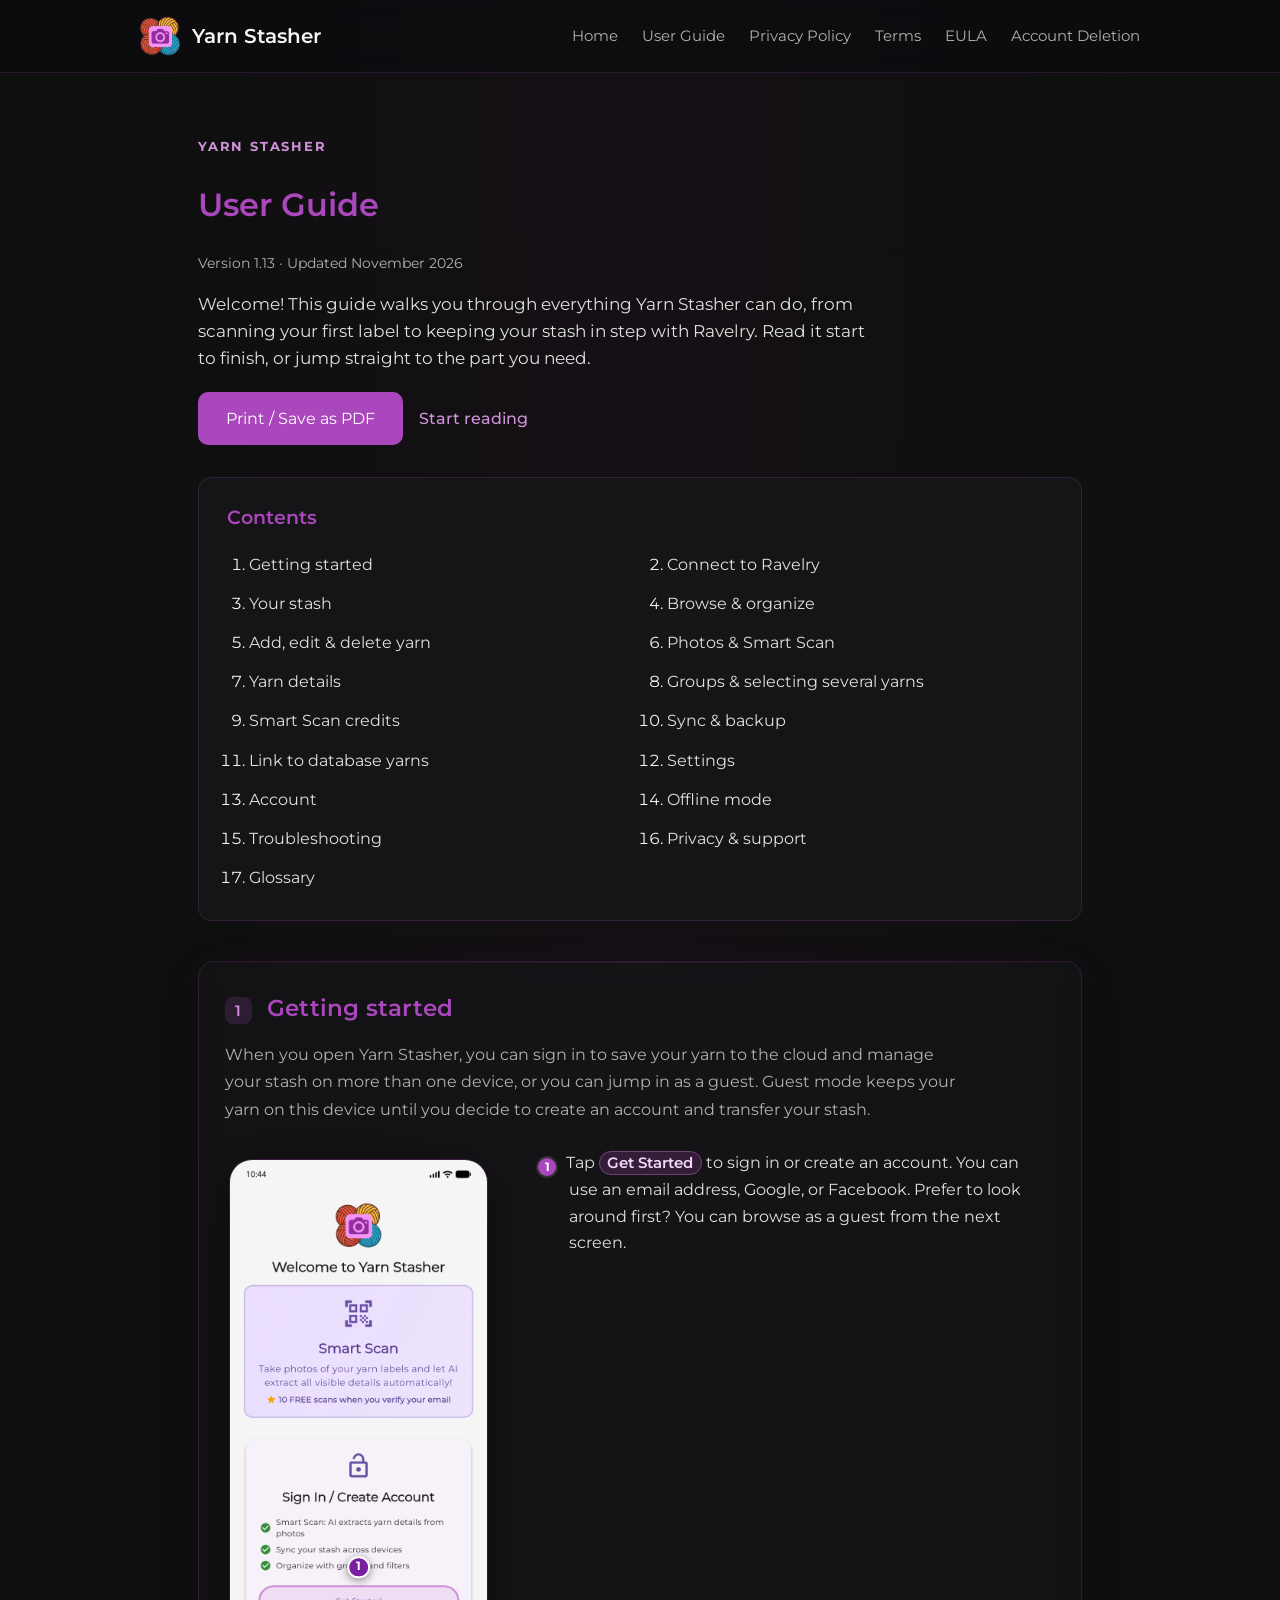
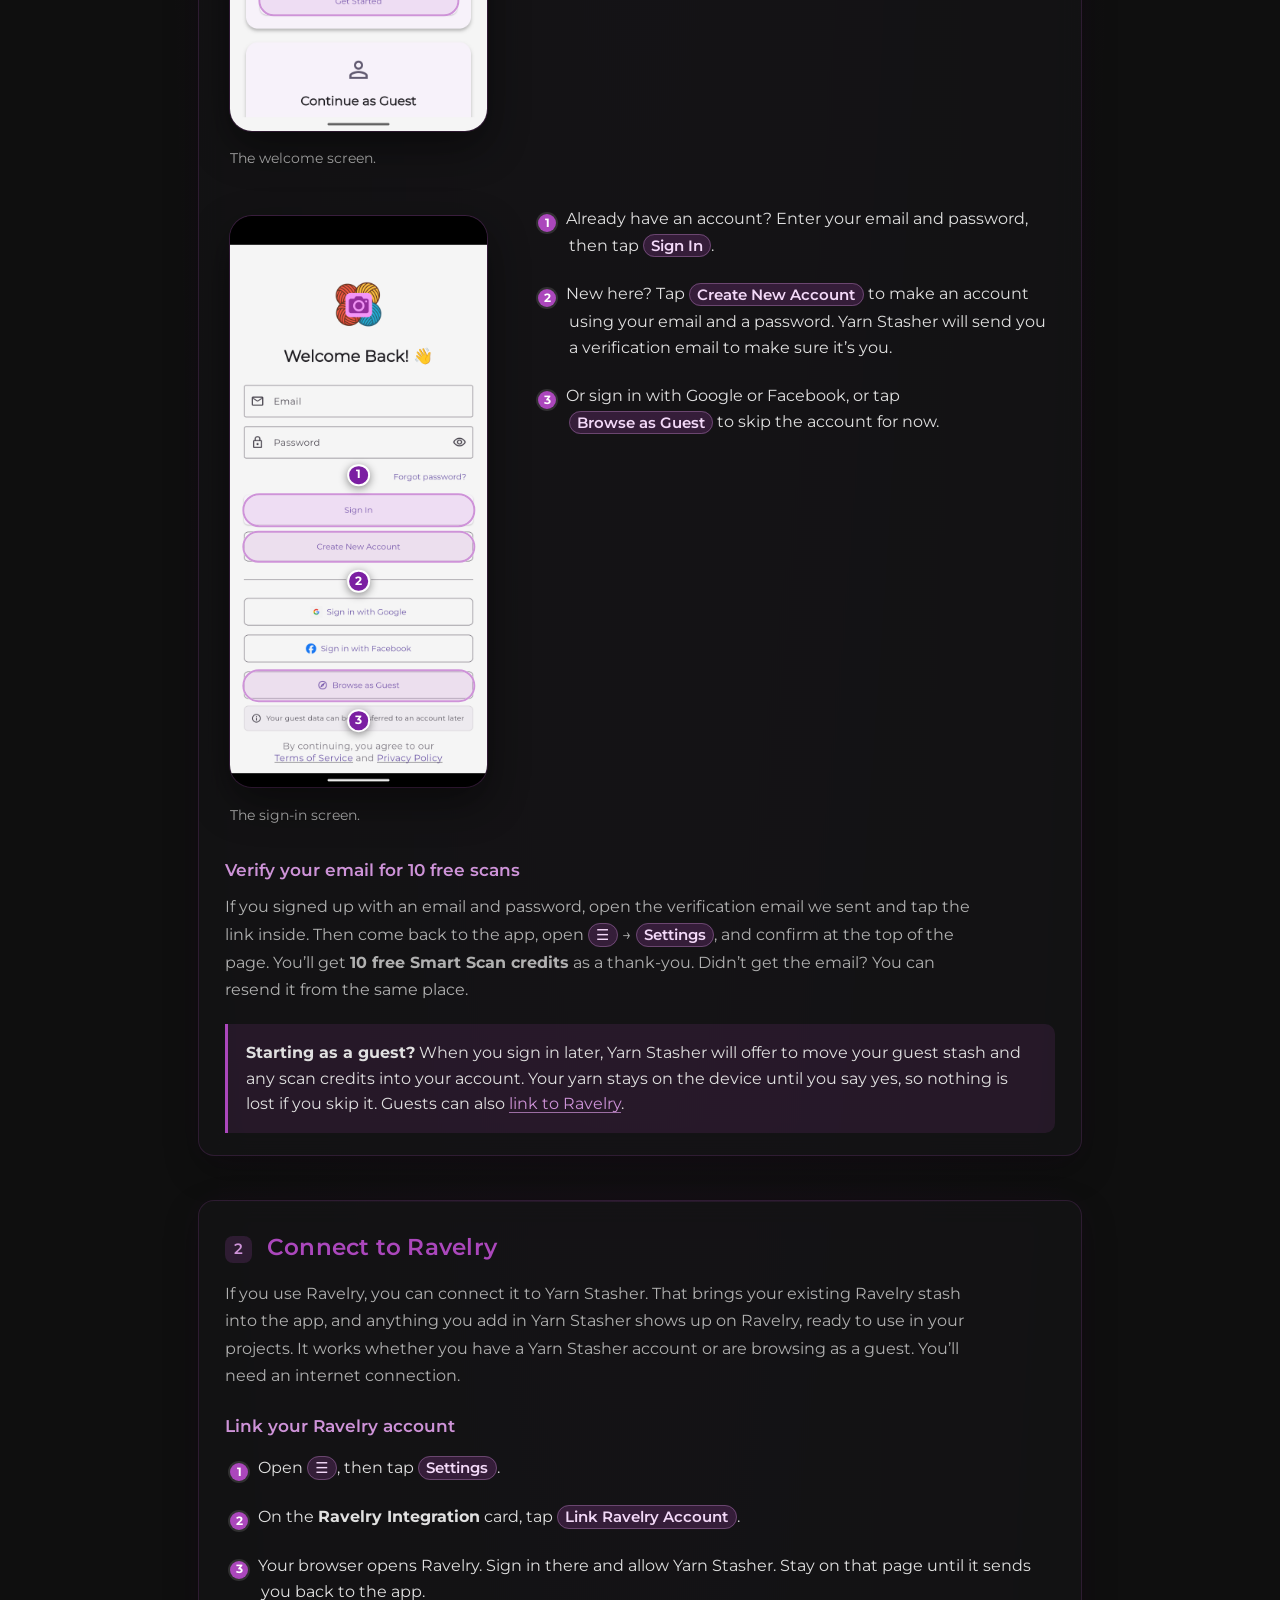
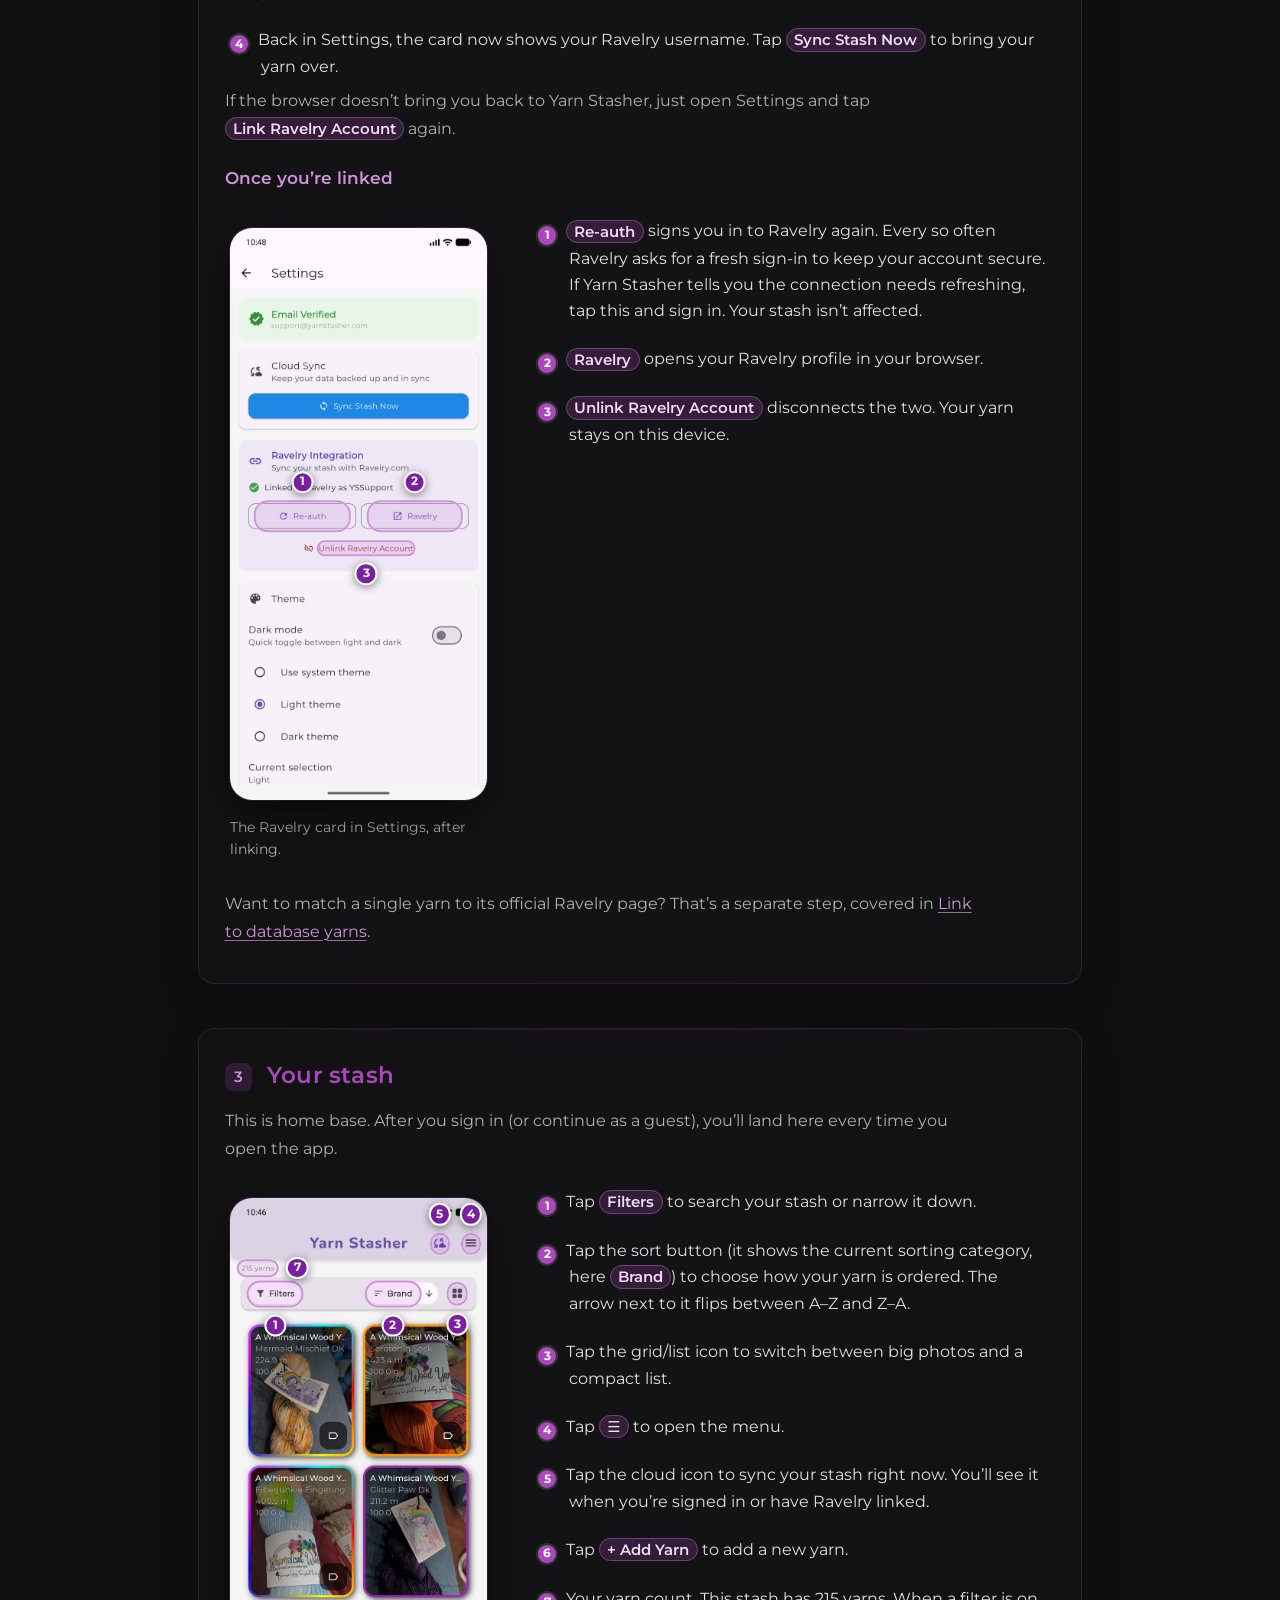
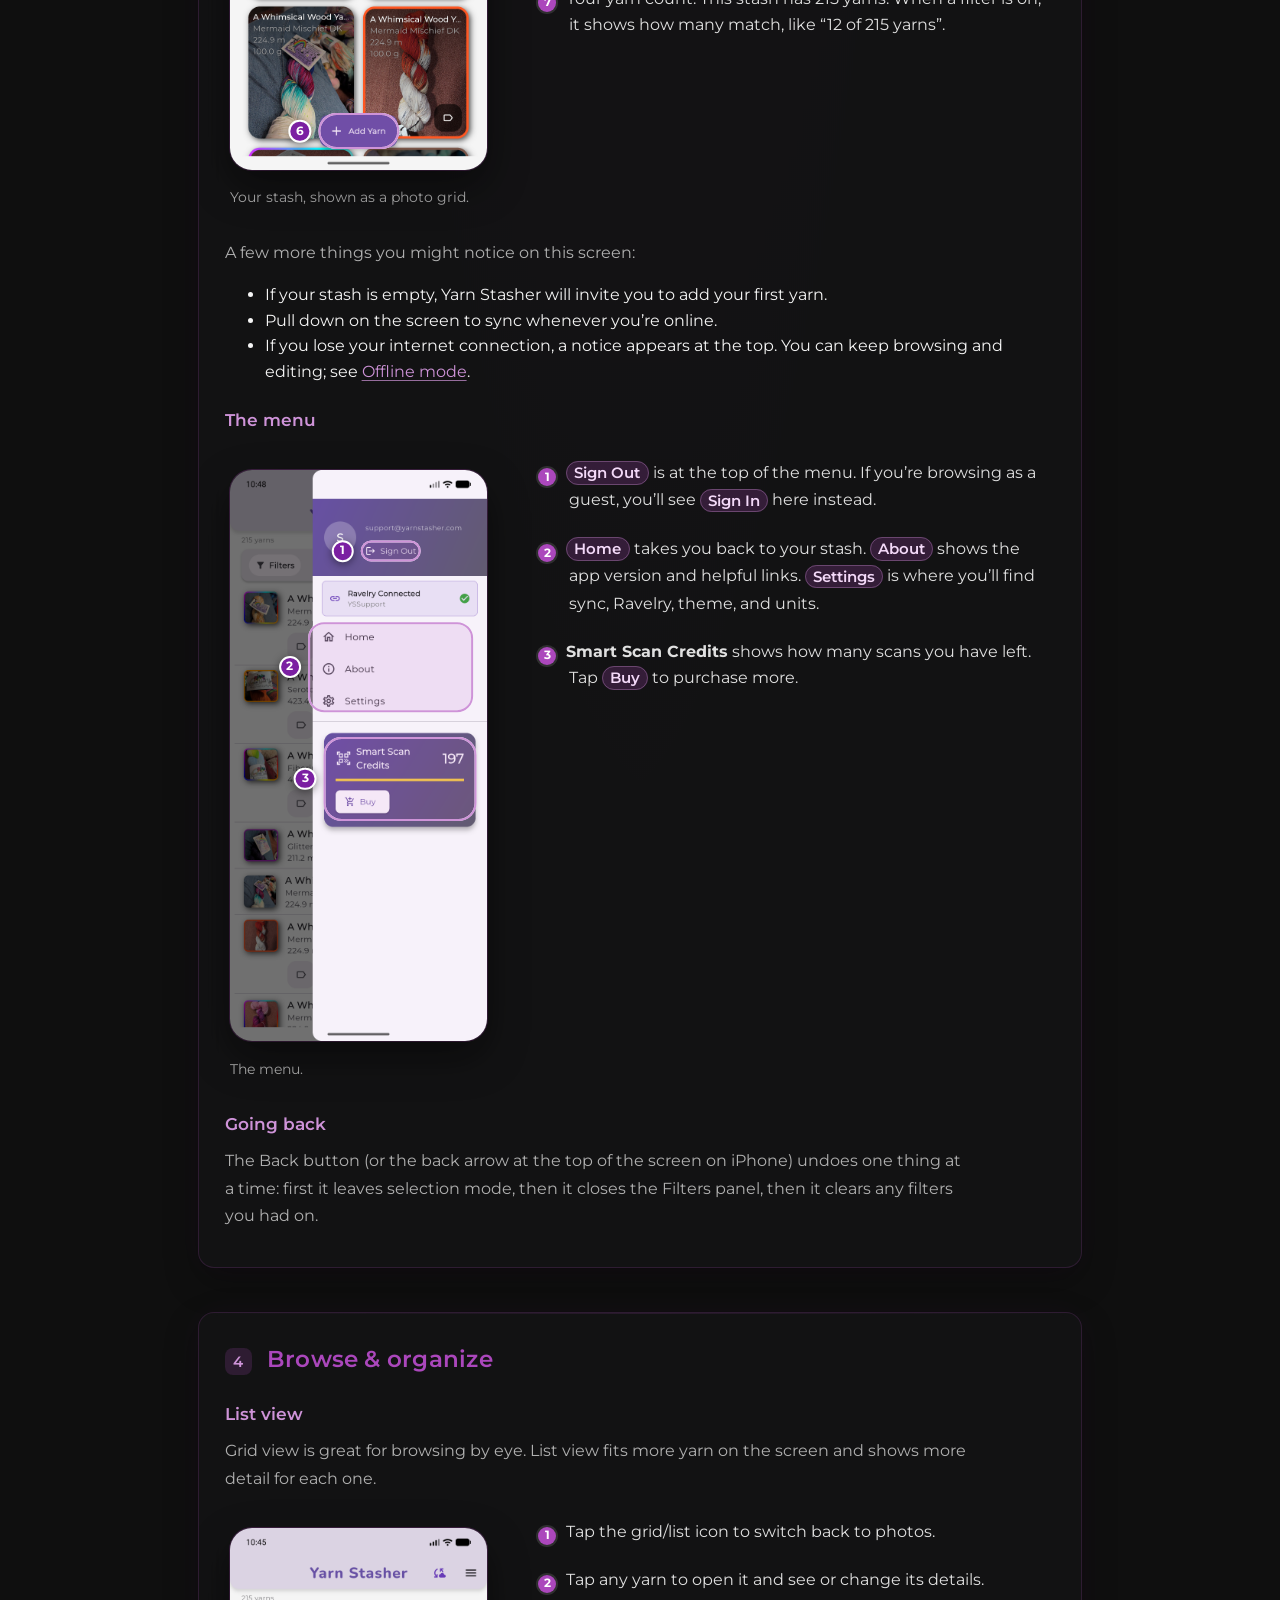
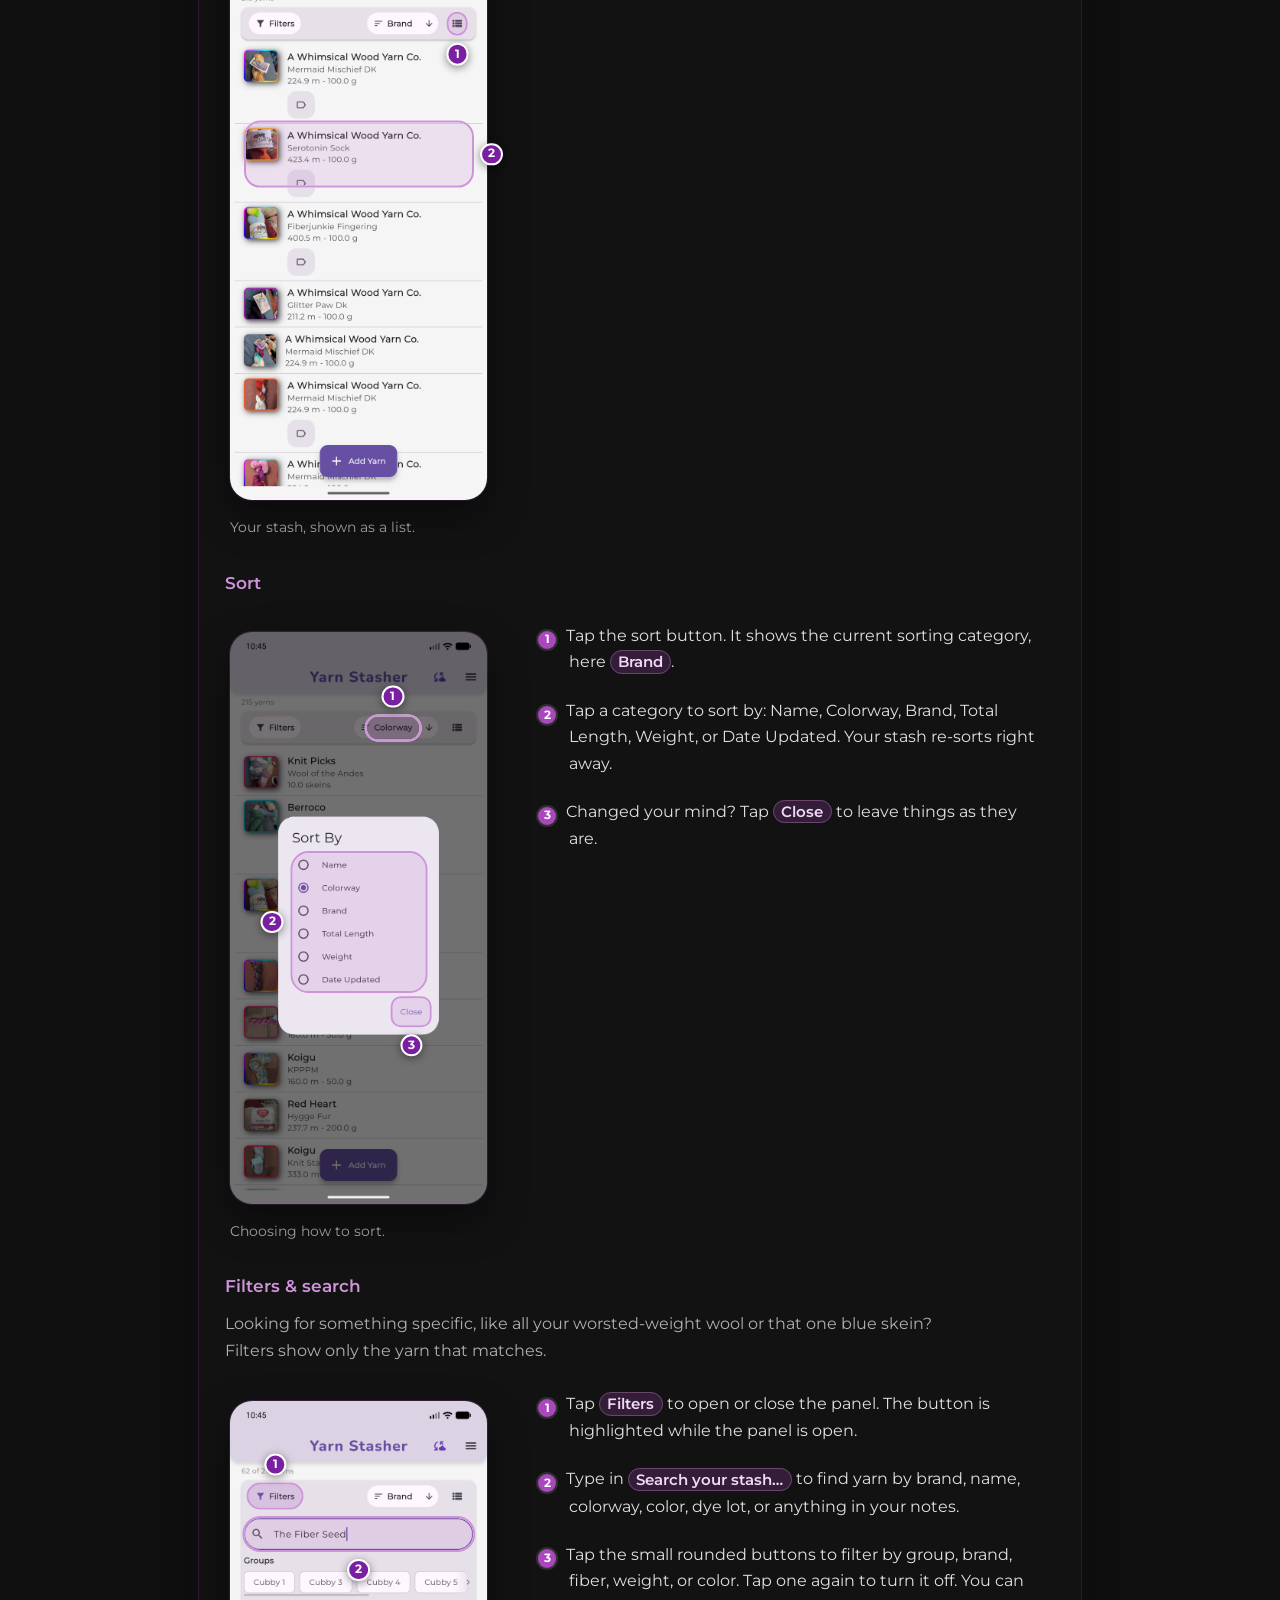
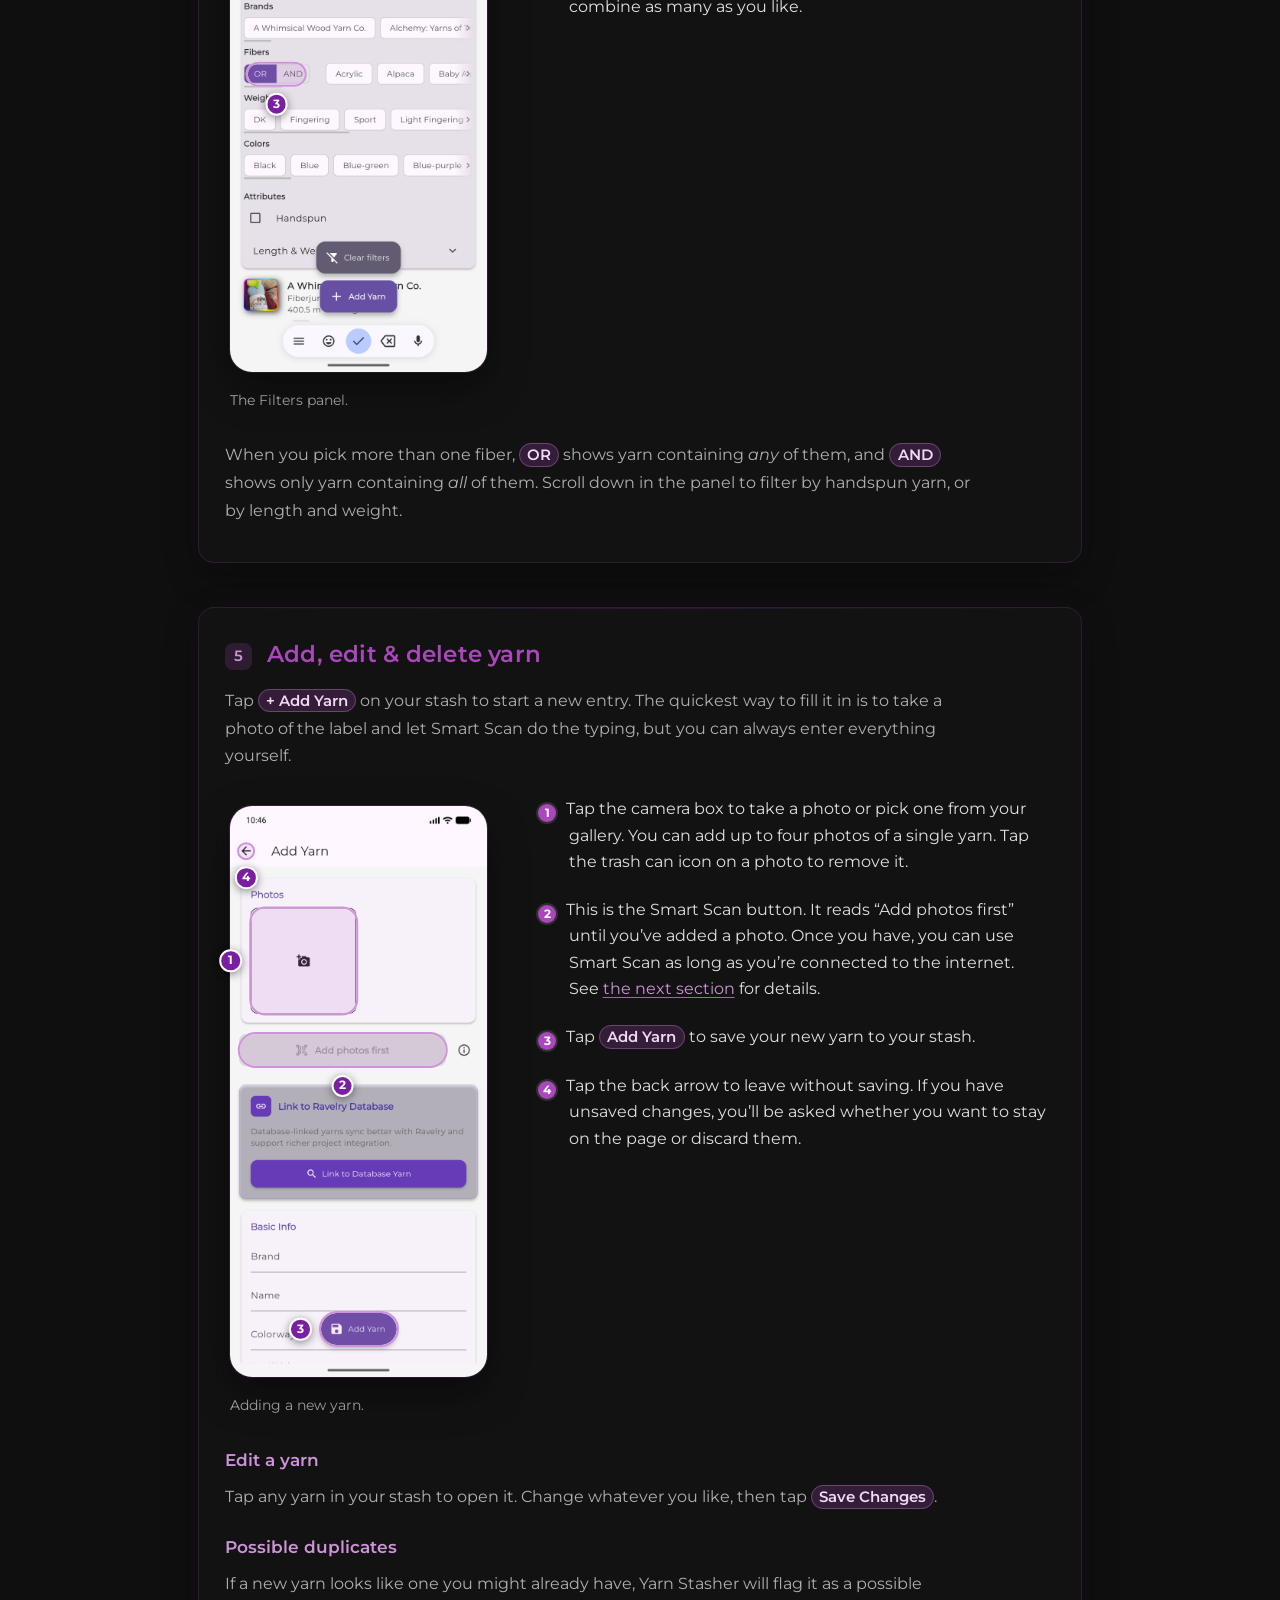
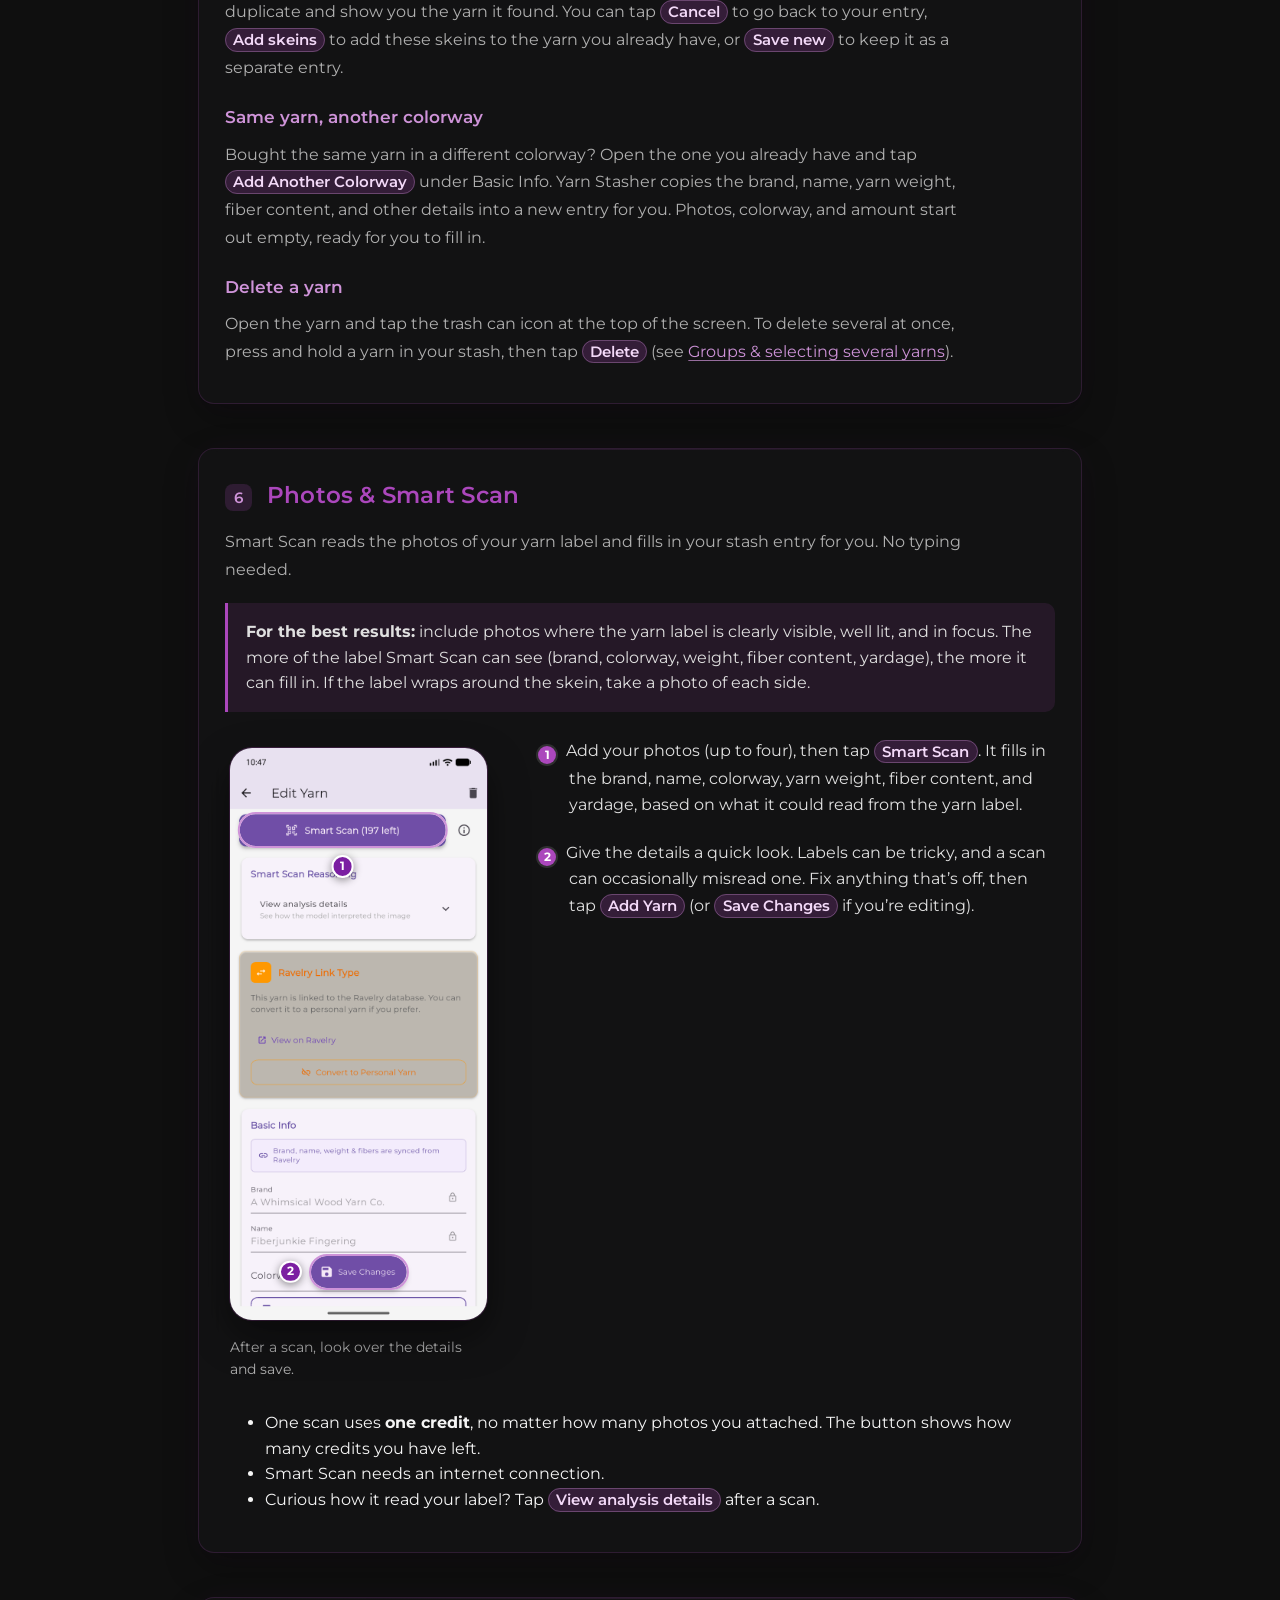
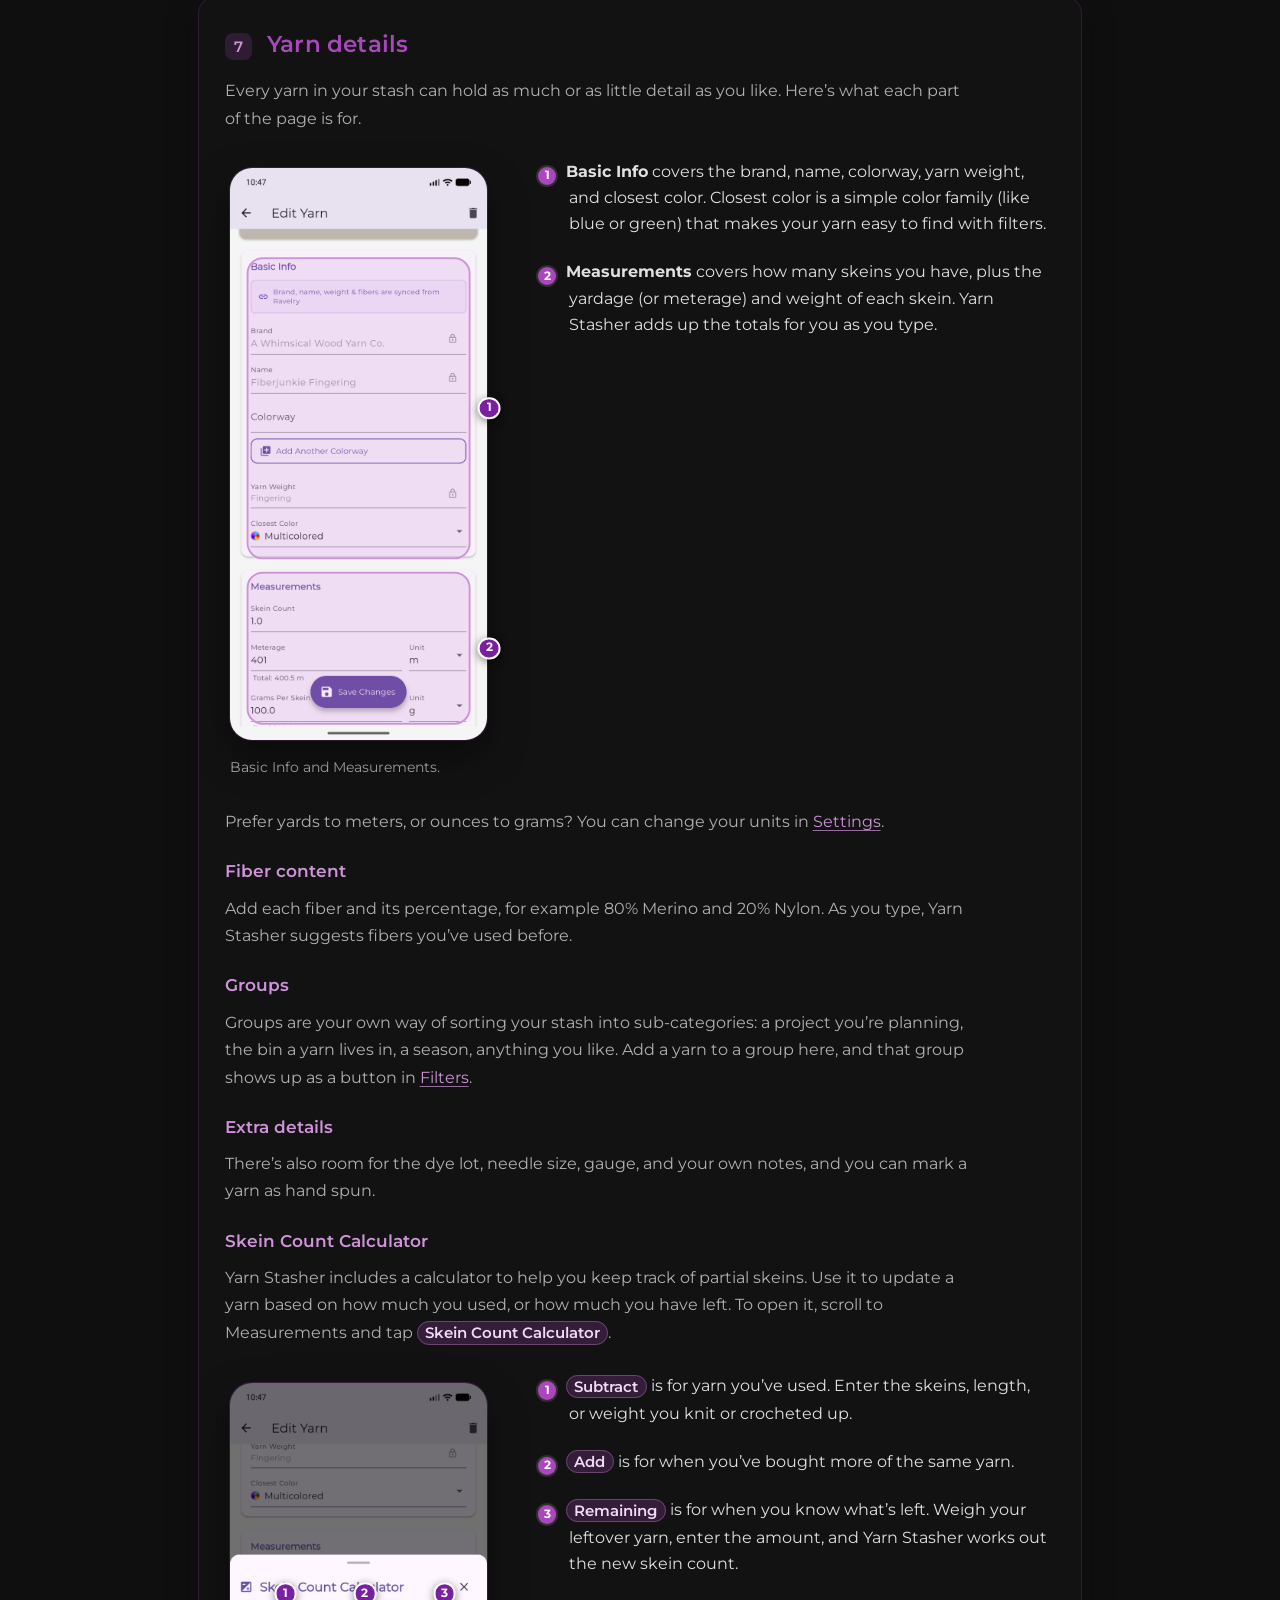
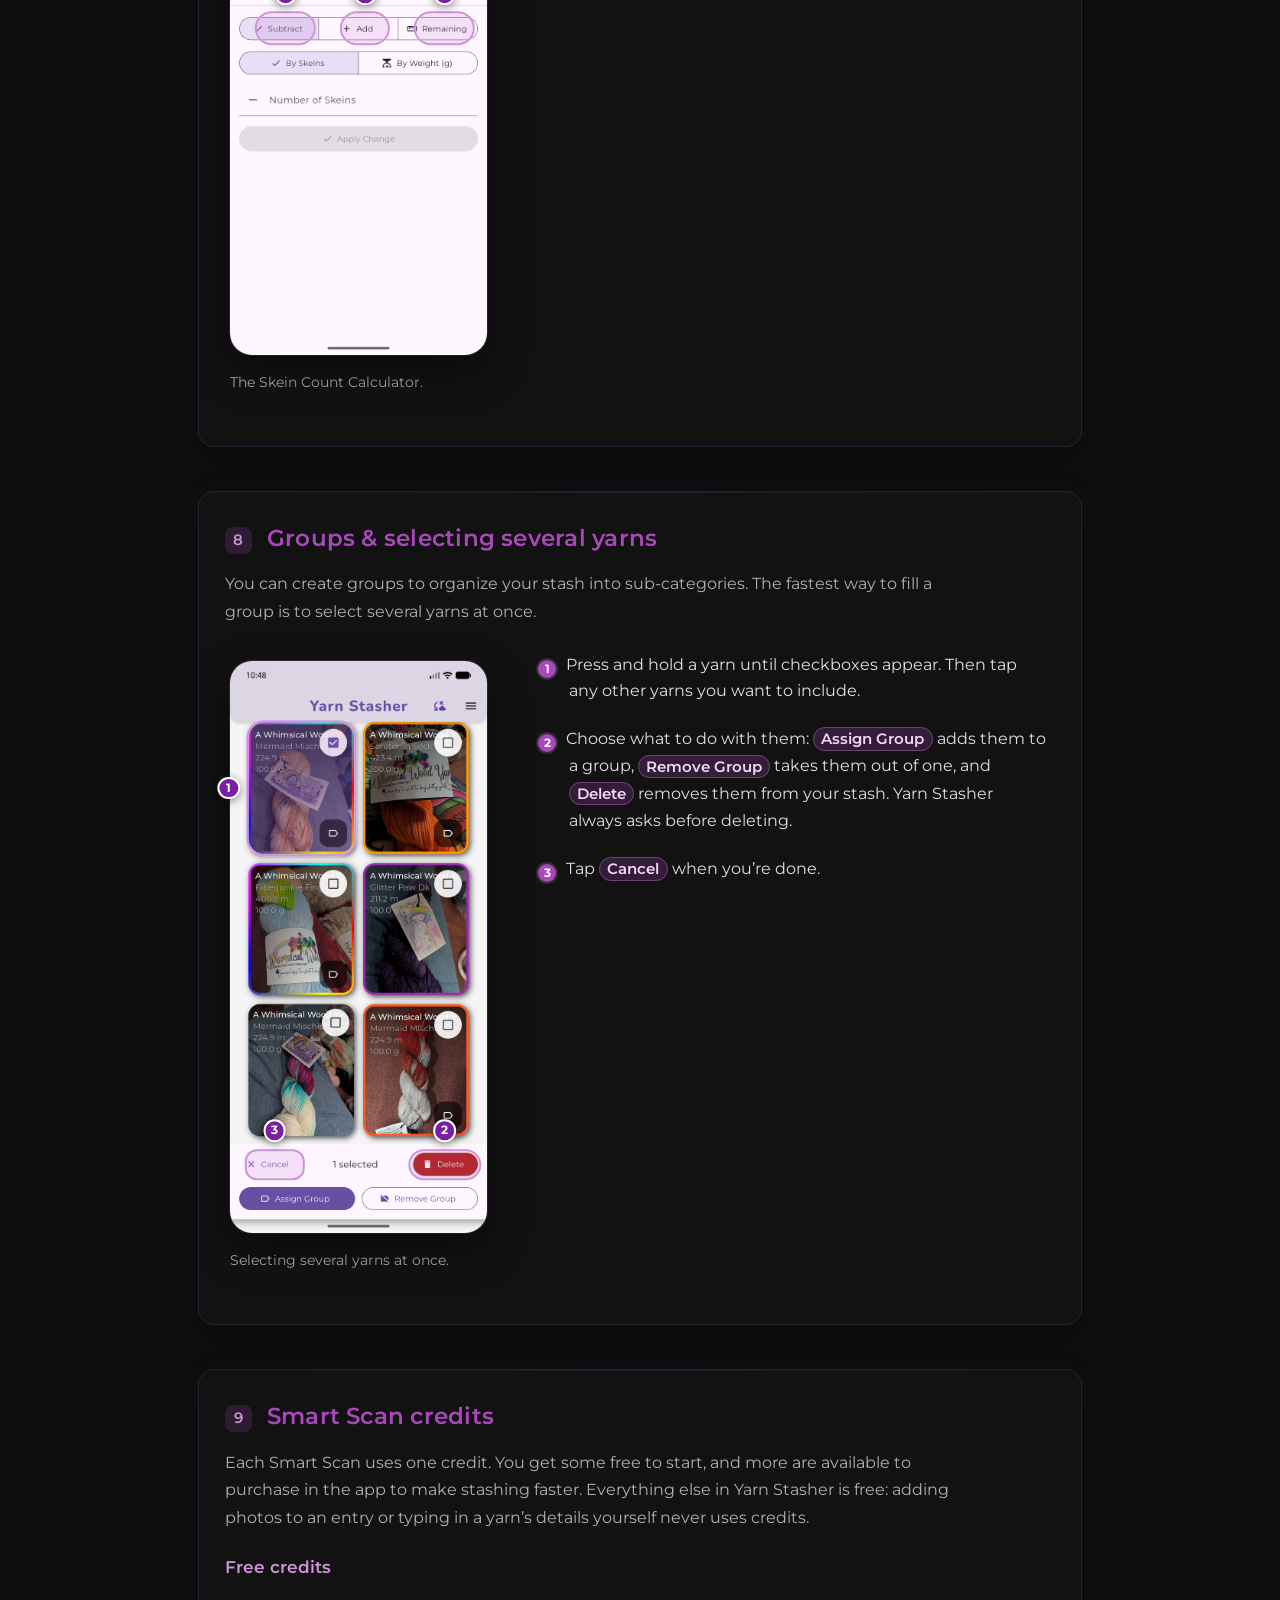
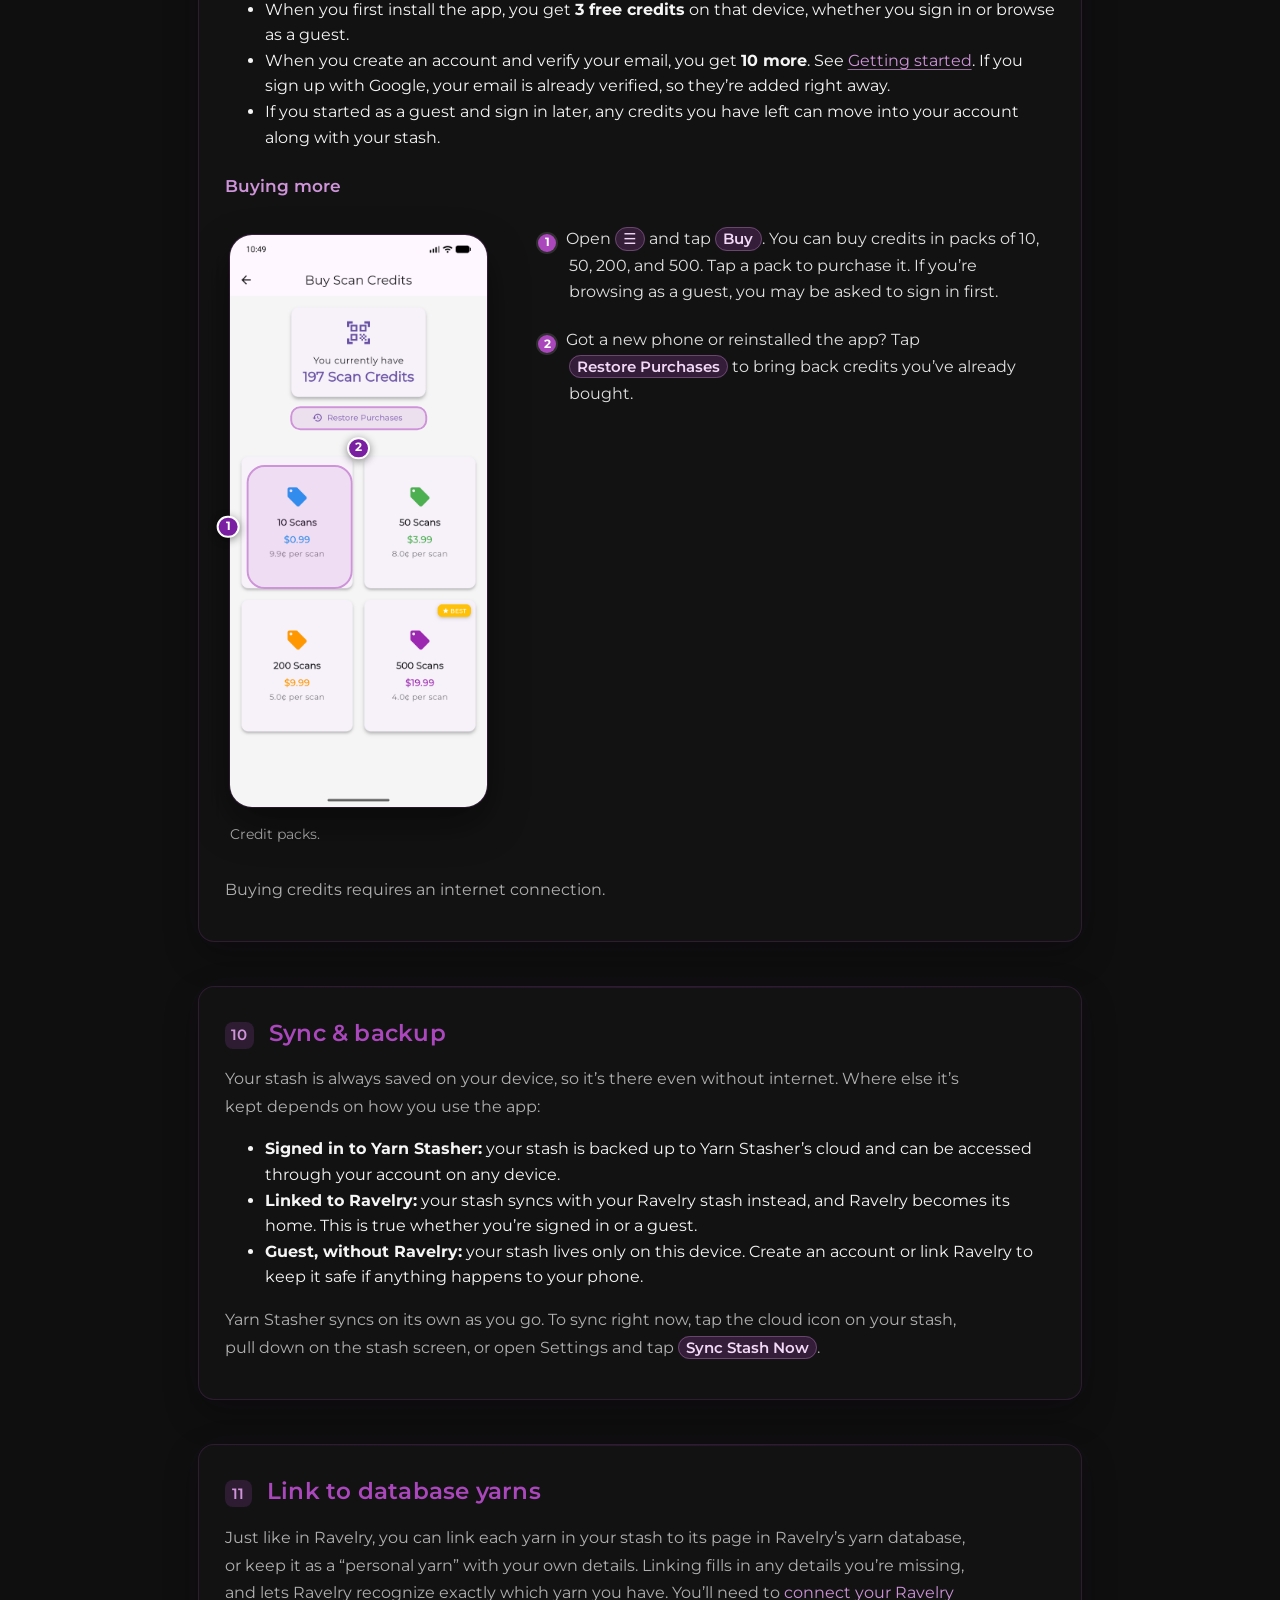
==== commit d1087115: "Home page: promo video, new gallery screenshots, highlights; user guide update - "See it in 30 secon" ====
--- a/user-guide/index.html
+++ b/user-guide/index.html
@@ -6,7 +6,7 @@
   <link rel="canonical" href="https://yarnstasher.com/user-guide/">
   <meta name="description" content="Yarn Stasher user guide — organize your stash, use Smart Scan, sync with Ravelry, and manage your account.">
   <meta property="og:title" content="User Guide – Yarn Stasher">
-  <meta property="og:description" content="A printable guide to Yarn Stasher: stash, Smart Scan, sync, Ravelry, and settings.">
+  <meta property="og:description" content="A friendly, printable guide to Yarn Stasher: your stash, Smart Scan, Ravelry, sync, and settings.">
   <meta property="og:image" content="https://yarnstasher.com/images/stash-hero.png">
   <meta property="og:url" content="https://yarnstasher.com/user-guide/">
   <meta property="og:type" content="article">
@@ -40,9 +40,9 @@
     <header class="guide-hero">
       <p class="guide-kicker">Yarn Stasher</p>
       <h1>User Guide</h1>
-      <p class="muted">Version 1.13 · September 2026</p>
+      <p class="muted">Version 1.13 · Updated November 2026</p>
       <p class="guide-lede">
-        Numbered rings mark each button. Purple chips such as <span class="guide-tap">Filters</span> match the app.
+        Welcome! This guide walks you through everything Yarn Stasher can do, from scanning your first label to keeping your stash in step with Ravelry. Read it start to finish, or jump straight to the part you need.
       </p>
       <div class="guide-actions no-print">
         <button type="button" class="cta guide-print-btn" onclick="window.print()">Print / Save as PDF</button>
@@ -54,19 +54,19 @@
       <h2 id="toc-heading">Contents</h2>
       <ol>
         <li><a href="#getting-started">Getting started</a></li>
-        <li><a href="#stash-home">Stash home</a></li>
+        <li><a href="#ravelry">Connect to Ravelry</a></li>
+        <li><a href="#stash-home">Your stash</a></li>
         <li><a href="#browse-organize">Browse &amp; organize</a></li>
         <li><a href="#add-edit-yarn">Add, edit &amp; delete yarn</a></li>
         <li><a href="#photos-smart-scan">Photos &amp; Smart Scan</a></li>
-        <li><a href="#yarn-fields">Yarn fields</a></li>
-        <li><a href="#selection-batch">Selection &amp; groups</a></li>
+        <li><a href="#yarn-fields">Yarn details</a></li>
+        <li><a href="#selection-batch">Groups &amp; selecting several yarns</a></li>
         <li><a href="#credits">Smart Scan credits</a></li>
         <li><a href="#sync-backup">Sync &amp; backup</a></li>
-        <li><a href="#ravelry">Ravelry</a></li>
-        <li><a href="#ravelry-database">Ravelry yarn database</a></li>
+        <li><a href="#ravelry-database">Link to database yarns</a></li>
         <li><a href="#settings">Settings</a></li>
         <li><a href="#account">Account</a></li>
-        <li><a href="#offline">Offline</a></li>
+        <li><a href="#offline">Offline mode</a></li>
         <li><a href="#troubleshooting">Troubleshooting</a></li>
         <li><a href="#privacy-support">Privacy &amp; support</a></li>
         <li><a href="#glossary">Glossary</a></li>
@@ -77,115 +77,155 @@
 
       <section id="getting-started" class="guide-section guide-section--first">
         <h2><span class="guide-secnum">1</span> Getting started</h2>
-        <p>When you open Yarn Stasher you can sign in or continue as a guest. Guest mode keeps yarn on this device until you create an account and choose to transfer it.</p>
-        <div class="guide-howto">
-          <figure class="guide-shot">
-            <div class="guide-phone">
-              <img src="../images/user-guide/welcome.png?v=guide-9" alt="Welcome screen with Get Started" width="1080" height="2404" loading="lazy">
+        <p>When you open Yarn Stasher, you can sign in to save your yarn to the cloud and manage your stash on more than one device, or you can jump in as a guest. Guest mode keeps your yarn on this device until you decide to create an account and transfer your stash.</p>
+        <div class="guide-howto">
+          <figure class="guide-shot">
+            <div class="guide-phone">
+              <img src="../images/user-guide/welcome.png?v=guide-9" alt="Welcome screen with Get Started" width="1080" height="2404">
               <ol class="guide-pins">
                 <li class="guide-pin guide-pin--above" style="--x:50%; --y:77.2%; --rw:76.8%; --rh:4.8%; --rr:999px;" data-mark="1" tabindex="0" role="button" aria-label="Step 1: Get Started"><span class="guide-pin-n">1</span></li>
               </ol>
             </div>
-            <figcaption>Welcome — tap Get Started to sign in. Guest is on the next screen.</figcaption>
-          </figure>
-          <ol class="guide-legend">
-            <li data-mark="1"><span class="guide-n">1</span> Tap <span class="guide-tap">Get Started</span> for email, Google, Facebook, or Apple (iOS / macOS). To skip an account, use <span class="guide-tap">Browse as Guest</span> on Sign In.</li>
+            <figcaption>The welcome screen.</figcaption>
+          </figure>
+          <ol class="guide-legend">
+            <li data-mark="1"><span class="guide-n">1</span> Tap <span class="guide-tap">Get Started</span> to sign in or create an account. You can use an email address, Google, or Facebook. Prefer to look around first? You can browse as a guest from the next screen.</li>
           </ol>
         </div>
         <div class="guide-howto guide-print-break">
           <figure class="guide-shot">
             <div class="guide-phone">
-              <img src="../images/user-guide/sign-in.png?v=guide-9" alt="Sign In screen with email, social sign-in, and Browse as Guest" width="1080" height="2404" loading="lazy">
+              <img src="../images/user-guide/sign-in.png?v=guide-9" alt="Sign In screen with email, social sign-in, and Browse as Guest" width="1080" height="2404">
               <ol class="guide-pins">
                 <li class="guide-pin guide-pin--above" style="--x:50%; --y:51.5%; --rw:89.3%; --rh:5.2%; --rr:999px;" data-mark="1" tabindex="0" role="button" aria-label="Step 1: Sign In"><span class="guide-pin-n">1</span></li>
                 <li class="guide-pin guide-pin--below" style="--x:50%; --y:57.9%; --rw:89.3%; --rh:5.0%; --rr:999px;" data-mark="2" tabindex="0" role="button" aria-label="Step 2: Create Account"><span class="guide-pin-n">2</span></li>
                 <li class="guide-pin guide-pin--below" style="--x:50%; --y:82.2%; --rw:89.3%; --rh:5.2%; --rr:999px;" data-mark="3" tabindex="0" role="button" aria-label="Step 3: Browse as Guest"><span class="guide-pin-n">3</span></li>
               </ol>
             </div>
-            <figcaption>Sign In — email, social accounts, or guest.</figcaption>
-          </figure>
-          <ol class="guide-legend">
-            <li data-mark="1"><span class="guide-n">1</span> Enter email and password, then tap <span class="guide-tap">Sign In</span>.</li>
-            <li data-mark="2"><span class="guide-n">2</span> Tap <span class="guide-tap">Create New Account</span> for email and password. Yarn Stasher sends a verification email.</li>
-            <li data-mark="3"><span class="guide-n">3</span> Or tap <span class="guide-tap">Browse as Guest</span>. Google, Facebook, and Apple buttons are on this screen too.</li>
-          </ol>
-        </div>
+            <figcaption>The sign-in screen.</figcaption>
+          </figure>
+          <ol class="guide-legend">
+            <li data-mark="1"><span class="guide-n">1</span> Already have an account? Enter your email and password, then tap <span class="guide-tap">Sign In</span>.</li>
+            <li data-mark="2"><span class="guide-n">2</span> New here? Tap <span class="guide-tap">Create New Account</span> to make an account using your email and a password. Yarn Stasher will send you a verification email to make sure it’s you.</li>
+            <li data-mark="3"><span class="guide-n">3</span> Or sign in with Google or Facebook, or tap <span class="guide-tap">Browse as Guest</span> to skip the account for now.</li>
+          </ol>
+        </div>
+        <h3>Verify your email for 10 free scans</h3>
+        <p>If you signed up with an email and password, open the verification email we sent and tap the link inside. Then come back to the app, open <span class="guide-tap">☰</span> → <span class="guide-tap">Settings</span>, and confirm at the top of the page. You’ll get <strong>10 free Smart Scan credits</strong> as a thank-you. Didn’t get the email? You can resend it from the same place.</p>
         <aside class="guide-callout">
-          <strong>After guest → sign-in:</strong> a dialog may offer to transfer your guest stash and scan credits. Choose transfer or skip. Guest data stays on the device until you transfer. You can still link Ravelry as a guest.
+          <strong>Starting as a guest?</strong> When you sign in later, Yarn Stasher will offer to move your guest stash and any scan credits into your account. Your yarn stays on the device until you say yes, so nothing is lost if you skip it. Guests can also <a href="#ravelry">link to Ravelry</a>.
         </aside>
       </section>
 
+      <section id="ravelry" class="guide-section">
+        <h2><span class="guide-secnum">2</span> Connect to Ravelry</h2>
+        <p>If you use Ravelry, you can connect it to Yarn Stasher. That brings your existing Ravelry stash into the app, and anything you add in Yarn Stasher shows up on Ravelry, ready to use in your projects. It works whether you have a Yarn Stasher account or are browsing as a guest. You’ll need an internet connection.</p>
+        <h3>Link your Ravelry account</h3>
+        <ol class="guide-legend">
+          <li><span class="guide-n">1</span> Open <span class="guide-tap">☰</span>, then tap <span class="guide-tap">Settings</span>.</li>
+          <li><span class="guide-n">2</span> On the <strong>Ravelry Integration</strong> card, tap <span class="guide-tap">Link Ravelry Account</span>.</li>
+          <li><span class="guide-n">3</span> Your browser opens Ravelry. Sign in there and allow Yarn Stasher. Stay on that page until it sends you back to the app.</li>
+          <li><span class="guide-n">4</span> Back in Settings, the card now shows your Ravelry username. Tap <span class="guide-tap">Sync Stash Now</span> to bring your yarn over.</li>
+        </ol>
+        <p>If the browser doesn’t bring you back to Yarn Stasher, just open Settings and tap <span class="guide-tap">Link Ravelry Account</span> again.</p>
+        <h3>Once you’re linked</h3>
+        <div class="guide-howto">
+          <figure class="guide-shot">
+            <div class="guide-phone">
+              <img src="../images/user-guide/sync-ravelry.png?v=guide-9" alt="Settings Ravelry Integration card showing a linked account" width="1080" height="2404">
+              <ol class="guide-pins">
+                <li class="guide-pin guide-pin--above" style="--x:28.1%; --y:50.4%; --rw:36%; --rh:4.8%; --rr:12px;" data-mark="1" tabindex="0" role="button" aria-label="Step 1: Re-auth"><span class="guide-pin-n">1</span></li>
+                <li class="guide-pin guide-pin--above" style="--x:71.9%; --y:50.4%; --rw:36%; --rh:4.8%; --rr:12px;" data-mark="2" tabindex="0" role="button" aria-label="Step 2: Ravelry"><span class="guide-pin-n">2</span></li>
+                <li class="guide-pin guide-pin--below" style="--x:52.9%; --y:56.0%; --rw:36.9%; --rh:2.0%; --rr:8px;" data-mark="3" tabindex="0" role="button" aria-label="Step 3: Unlink Ravelry Account"><span class="guide-pin-n">3</span></li>
+              </ol>
+            </div>
+            <figcaption>The Ravelry card in Settings, after linking.</figcaption>
+          </figure>
+          <ol class="guide-legend">
+            <li data-mark="1"><span class="guide-n">1</span> <span class="guide-tap">Re-auth</span> signs you in to Ravelry again. Every so often Ravelry asks for a fresh sign-in to keep your account secure. If Yarn Stasher tells you the connection needs refreshing, tap this and sign in. Your stash isn’t affected.</li>
+            <li data-mark="2"><span class="guide-n">2</span> <span class="guide-tap">Ravelry</span> opens your Ravelry profile in your browser.</li>
+            <li data-mark="3"><span class="guide-n">3</span> <span class="guide-tap">Unlink Ravelry Account</span> disconnects the two. Your yarn stays on this device.</li>
+          </ol>
+        </div>
+        <p>Want to match a single yarn to its official Ravelry page? That’s a separate step, covered in <a href="#ravelry-database">Link to database yarns</a>.</p>
+      </section>
+
       <section id="stash-home" class="guide-section">
-        <h2><span class="guide-secnum">2</span> Stash home</h2>
-        <p>This is the main screen after welcome or sign-in. Rings mark each control; the number sits beside it.</p>
-        <div class="guide-howto">
-          <figure class="guide-shot">
-            <div class="guide-phone">
-              <img src="../images/user-guide/stash-grid.png?v=guide-9" alt="Stash grid with Filters, sort, menu, and Add Yarn" width="1080" height="2404" loading="lazy">
+        <h2><span class="guide-secnum">3</span> Your stash</h2>
+        <p>This is home base. After you sign in (or continue as a guest), you’ll land here every time you open the app.</p>
+        <div class="guide-howto">
+          <figure class="guide-shot">
+            <div class="guide-phone">
+              <img src="../images/user-guide/stash-grid.png?v=guide-9" alt="Stash screen in grid view with Filters, sort, menu, and Add Yarn" width="1080" height="2404">
               <ol class="guide-pins">
                 <li class="guide-pin guide-pin--below" style="--x:17.5%; --y:16.7%; --rw:20.6%; --rh:4.0%; --rr:999px;" data-mark="1" tabindex="0" role="button" aria-label="Step 1: Filters"><span class="guide-pin-n">1</span></li>
                 <li class="guide-pin guide-pin--below" style="--x:63.4%; --y:16.7%; --rw:20.5%; --rh:4.0%; --rr:999px;" data-mark="2" tabindex="0" role="button" aria-label="Step 2: Sort"><span class="guide-pin-n">2</span></li>
                 <li class="guide-pin guide-pin--below" style="--x:88.4%; --y:16.7%; --rw:6.5%; --rh:3.6%; --rr:10px;" data-mark="3" tabindex="0" role="button" aria-label="Step 3: List or grid"><span class="guide-pin-n">3</span></li>
                 <li class="guide-pin guide-pin--above" style="--x:93.8%; --y:7.9%; --rw:6.2%; --rh:3.2%; --rr:10px;" data-mark="4" tabindex="0" role="button" aria-label="Step 4: Menu"><span class="guide-pin-n">4</span></li>
-                <li class="guide-pin guide-pin--above" style="--x:83.2%; --y:7.9%; --rw:6.2%; --rh:3.2%; --rr:10px;" data-mark="5" tabindex="0" role="button" aria-label="Step 5: Sync"><span class="guide-pin-n">5</span></li>
+                <li class="guide-pin guide-pin--above" style="--x:81.6%; --y:7.9%; --rw:6.2%; --rh:3.2%; --rr:10px;" data-mark="5" tabindex="0" role="button" aria-label="Step 5: Sync"><span class="guide-pin-n">5</span></li>
                 <li class="guide-pin guide-pin--left" style="--x:50.0%; --y:93.2%; --rw:30.1%; --rh:5.6%; --rr:999px;" data-mark="6" tabindex="0" role="button" aria-label="Step 6: Add Yarn"><span class="guide-pin-n">6</span></li>
-              </ol>
-            </div>
-            <figcaption>Stash grid — rings mark the buttons; numbers sit beside them.</figcaption>
-          </figure>
-          <ol class="guide-legend">
-            <li data-mark="1"><span class="guide-n">1</span> Tap <span class="guide-tap">Filters</span> to search and narrow the stash.</li>
-            <li data-mark="2"><span class="guide-n">2</span> Tap the sort chip (here <span class="guide-tap">Brand</span>) to change sort order. The arrow beside it flips A–Z / Z–A.</li>
-            <li data-mark="3"><span class="guide-n">3</span> Tap the list/grid icon to switch views.</li>
-            <li data-mark="4"><span class="guide-n">4</span> Tap <span class="guide-tap">☰</span> for credits, About, Settings, and sign in or out.</li>
-            <li data-mark="5"><span class="guide-n">5</span> Tap the cloud icon to sync (shown when signed in, or when a guest has Ravelry linked).</li>
-            <li data-mark="6"><span class="guide-n">6</span> Tap <span class="guide-tap">+ Add Yarn</span> to create a yarn.</li>
-          </ol>
-        </div>
+                <li class="guide-pin guide-pin--right" style="--x:10.8%; --y:12.2%; --rw:15%; --rh:2.4%; --rr:8px;" data-mark="7" tabindex="0" role="button" aria-label="Step 7: Yarn count"><span class="guide-pin-n">7</span></li>
+              </ol>
+            </div>
+            <figcaption>Your stash, shown as a photo grid.</figcaption>
+          </figure>
+          <ol class="guide-legend">
+            <li data-mark="1"><span class="guide-n">1</span> Tap <span class="guide-tap">Filters</span> to search your stash or narrow it down.</li>
+            <li data-mark="2"><span class="guide-n">2</span> Tap the sort button (it shows the current sorting category, here <span class="guide-tap">Brand</span>) to choose how your yarn is ordered. The arrow next to it flips between A–Z and Z–A.</li>
+            <li data-mark="3"><span class="guide-n">3</span> Tap the grid/list icon to switch between big photos and a compact list.</li>
+            <li data-mark="4"><span class="guide-n">4</span> Tap <span class="guide-tap">☰</span> to open the menu.</li>
+            <li data-mark="5"><span class="guide-n">5</span> Tap the cloud icon to sync your stash right now. You’ll see it when you’re signed in or have Ravelry linked.</li>
+            <li data-mark="6"><span class="guide-n">6</span> Tap <span class="guide-tap">+ Add Yarn</span> to add a new yarn.</li>
+            <li data-mark="7"><span class="guide-n">7</span> Your yarn count. This stash has 215 yarns. When a filter is on, it shows how many match, like “12 of 215 yarns”.</li>
+          </ol>
+        </div>
+        <p>A few more things you might notice on this screen:</p>
         <ul>
-          <li><strong>Yarn count</strong> — “54 yarns”, or “12 of 54” when filters are on.</li>
-          <li><strong>Offline banner</strong> — appears at the top with no internet.</li>
-          <li><strong>Empty stash</strong> — prompts you to add yarn.</li>
-          <li><strong>Pull to refresh</strong> — pull down to sync when online.</li>
+          <li>If your stash is empty, Yarn Stasher will invite you to add your first yarn.</li>
+          <li>Pull down on the screen to sync whenever you’re online.</li>
+          <li>If you lose your internet connection, a notice appears at the top. You can keep browsing and editing; see <a href="#offline">Offline mode</a>.</li>
         </ul>
-        <h3>Menu</h3>
-        <div class="guide-howto">
-          <figure class="guide-shot">
-            <div class="guide-phone">
-              <img src="../images/user-guide/menu.png?v=guide-9" alt="Open menu with credits, Settings, About, and Buy" width="1080" height="2404" loading="lazy">
-              <ol class="guide-pins">
-                <li class="guide-pin guide-pin--left" style="--x:62.5%; --y:34.5%; --rw:63%; --rh:15%; --rr:14px;" data-mark="1" tabindex="0" role="button" aria-label="Step 1: Home About Settings"><span class="guide-pin-n">1</span></li>
-                <li class="guide-pin guide-pin--left" style="--x:66%; --y:54%; --rw:58%; --rh:14%; --rr:16px;" data-mark="2" tabindex="0" role="button" aria-label="Step 2: Smart Scan credits"><span class="guide-pin-n">2</span></li>
-              </ol>
-            </div>
-            <figcaption>Menu — destinations, credits, and sign in or out.</figcaption>
-          </figure>
-          <ol class="guide-legend">
-            <li data-mark="1"><span class="guide-n">1</span> <span class="guide-tap">Home</span>, <span class="guide-tap">About</span>, and <span class="guide-tap">Settings</span>. Sign Out / Sign In is at the top of the menu.</li>
-            <li data-mark="2"><span class="guide-n">2</span> <strong>Smart Scan Credits</strong> shows your remaining scans. Tap <span class="guide-tap">Buy</span> for more.</li>
-          </ol>
-        </div>
-        <h3>Back</h3>
-        <p>Back leaves selection first, then closes Filters, then clears filters, then leaves stash. On a phone that is the system Back control; on iOS it is the back arrow at the top of the screen.</p>
+        <h3>The menu</h3>
+        <div class="guide-howto">
+          <figure class="guide-shot">
+            <div class="guide-phone">
+              <img src="../images/user-guide/menu.png?v=guide-9" alt="Open menu with Sign Out, Home, About, Settings, and Smart Scan Credits" width="1080" height="2404">
+              <ol class="guide-pins">
+                <li class="guide-pin guide-pin--left" style="--x:62.5%; --y:14.2%; --rw:22%; --rh:3%; --rr:10px;" data-mark="1" tabindex="0" role="button" aria-label="Step 1: Sign Out"><span class="guide-pin-n">1</span></li>
+                <li class="guide-pin guide-pin--left" style="--x:62.5%; --y:34.5%; --rw:63%; --rh:15%; --rr:14px;" data-mark="2" tabindex="0" role="button" aria-label="Step 2: Home About Settings"><span class="guide-pin-n">2</span></li>
+                <li class="guide-pin guide-pin--left" style="--x:66%; --y:54%; --rw:58%; --rh:14%; --rr:16px;" data-mark="3" tabindex="0" role="button" aria-label="Step 3: Smart Scan credits"><span class="guide-pin-n">3</span></li>
+              </ol>
+            </div>
+            <figcaption>The menu.</figcaption>
+          </figure>
+          <ol class="guide-legend">
+            <li data-mark="1"><span class="guide-n">1</span> <span class="guide-tap">Sign Out</span> is at the top of the menu. If you’re browsing as a guest, you’ll see <span class="guide-tap">Sign In</span> here instead.</li>
+            <li data-mark="2"><span class="guide-n">2</span> <span class="guide-tap">Home</span> takes you back to your stash. <span class="guide-tap">About</span> shows the app version and helpful links. <span class="guide-tap">Settings</span> is where you’ll find sync, Ravelry, theme, and units.</li>
+            <li data-mark="3"><span class="guide-n">3</span> <strong>Smart Scan Credits</strong> shows how many scans you have left. Tap <span class="guide-tap">Buy</span> to purchase more.</li>
+          </ol>
+        </div>
+        <h3>Going back</h3>
+        <p>The Back button (or the back arrow at the top of the screen on iPhone) undoes one thing at a time: first it leaves selection mode, then it closes the Filters panel, then it clears any filters you had on.</p>
       </section>
 
       <section id="browse-organize" class="guide-section">
-        <h2><span class="guide-secnum">3</span> Browse &amp; organize</h2>
+        <h2><span class="guide-secnum">4</span> Browse &amp; organize</h2>
         <h3>List view</h3>
-        <div class="guide-howto">
-          <figure class="guide-shot">
-            <div class="guide-phone">
-              <img src="../images/user-guide/stash-overview.png?v=guide-9" alt="Stash list view with compact yarn rows" width="1080" height="2404" loading="lazy">
+        <p>Grid view is great for browsing by eye. List view fits more yarn on the screen and shows more detail for each one.</p>
+        <div class="guide-howto">
+          <figure class="guide-shot">
+            <div class="guide-phone">
+              <img src="../images/user-guide/stash-overview.png?v=guide-9" alt="Stash list view with compact yarn rows" width="1080" height="2404">
               <ol class="guide-pins">
                 <li class="guide-pin guide-pin--below" style="--x:88.4%; --y:16.7%; --rw:6.5%; --rh:3.6%; --rr:10px;" data-mark="1" tabindex="0" role="button" aria-label="Step 1: Grid or list"><span class="guide-pin-n">1</span></li>
                 <li class="guide-pin guide-pin--right" style="--x:50%; --y:39.5%; --rw:88%; --rh:11%; --rr:14px;" data-mark="2" tabindex="0" role="button" aria-label="Step 2: Open a yarn"><span class="guide-pin-n">2</span></li>
               </ol>
             </div>
-            <figcaption>List view — same toolbar, denser rows.</figcaption>
-          </figure>
-          <ol class="guide-legend">
-            <li data-mark="1"><span class="guide-n">1</span> Tap the list/grid icon to switch back to photos.</li>
-            <li data-mark="2"><span class="guide-n">2</span> Tap a yarn row to open and edit it.</li>
+            <figcaption>Your stash, shown as a list.</figcaption>
+          </figure>
+          <ol class="guide-legend">
+            <li data-mark="1"><span class="guide-n">1</span> Tap the grid/list icon to switch back to photos.</li>
+            <li data-mark="2"><span class="guide-n">2</span> Tap any yarn to open it and see or change its details.</li>
           </ol>
         </div>
 
@@ -193,49 +233,52 @@
         <div class="guide-howto">
           <figure class="guide-shot">
             <div class="guide-phone">
-              <img src="../images/user-guide/filters-sort.png?v=guide-9" alt="Sort By dialog over the stash list" width="1080" height="2404" loading="lazy">
+              <img src="../images/user-guide/filters-sort.png?v=guide-9" alt="Sort By choices over the stash list" width="1080" height="2404">
               <ol class="guide-pins">
                 <li class="guide-pin guide-pin--above" style="--x:63.4%; --y:16.7%; --rw:20.5%; --rh:4.0%; --rr:999px;" data-mark="1" tabindex="0" role="button" aria-label="Step 1: Open sort"><span class="guide-pin-n">1</span></li>
                 <li class="guide-pin guide-pin--left" style="--x:50%; --y:50.7%; --rw:51.8%; --rh:24.1%; --rr:16px;" data-mark="2" tabindex="0" role="button" aria-label="Step 2: Choose a sort"><span class="guide-pin-n">2</span></li>
                 <li class="guide-pin guide-pin--below" style="--x:70.5%; --y:66.4%; --rw:14.3%; --rh:4.8%; --rr:8px;" data-mark="3" tabindex="0" role="button" aria-label="Step 3: Close"><span class="guide-pin-n">3</span></li>
               </ol>
             </div>
-            <figcaption>Sort By dialog.</figcaption>
-          </figure>
-          <ol class="guide-legend">
-            <li data-mark="1"><span class="guide-n">1</span> Tap <span class="guide-tap">Brand</span> (or the current sort name) to open this dialog.</li>
-            <li data-mark="2"><span class="guide-n">2</span> Tap a sort: Name, Colorway, Brand, Total Length, Weight, or Date Updated.</li>
-            <li data-mark="3"><span class="guide-n">3</span> Tap <span class="guide-tap">Close</span> without changing, or pick a sort to apply and dismiss.</li>
+            <figcaption>Choosing how to sort.</figcaption>
+          </figure>
+          <ol class="guide-legend">
+            <li data-mark="1"><span class="guide-n">1</span> Tap the sort button. It shows the current sorting category, here <span class="guide-tap">Brand</span>.</li>
+            <li data-mark="2"><span class="guide-n">2</span> Tap a category to sort by: Name, Colorway, Brand, Total Length, Weight, or Date Updated. Your stash re-sorts right away.</li>
+            <li data-mark="3"><span class="guide-n">3</span> Changed your mind? Tap <span class="guide-tap">Close</span> to leave things as they are.</li>
           </ol>
         </div>
 
         <h3 class="guide-print-break">Filters &amp; search</h3>
-        <div class="guide-howto">
-          <figure class="guide-shot">
-            <div class="guide-phone">
-              <img src="../images/user-guide/filters.png?v=guide-9" alt="Open Filters panel with search and facet chips" width="1080" height="2404" loading="lazy">
+        <p>Looking for something specific, like all your worsted-weight wool or that one blue skein? Filters show only the yarn that matches.</p>
+        <div class="guide-howto">
+          <figure class="guide-shot">
+            <div class="guide-phone">
+              <img src="../images/user-guide/filters.png?v=guide-9" alt="Open Filters panel with search box and filter buttons" width="1080" height="2404">
               <ol class="guide-pins">
                 <li class="guide-pin guide-pin--above" style="--x:17.5%; --y:16.7%; --rw:20.6%; --rh:4.0%; --rr:999px;" data-mark="1" tabindex="0" role="button" aria-label="Step 1: Filters"><span class="guide-pin-n">1</span></li>
                 <li class="guide-pin guide-pin--below" style="--x:50.0%; --y:23.3%; --rw:89.3%; --rh:5.6%; --rr:999px;" data-mark="2" tabindex="0" role="button" aria-label="Step 2: Search"><span class="guide-pin-n">2</span></li>
-                <li class="guide-pin guide-pin--below" style="--x:18%; --y:47.8%; --rw:22%; --rh:3.6%; --rr:999px;" data-mark="3" tabindex="0" role="button" aria-label="Step 3: Fiber chips"><span class="guide-pin-n">3</span></li>
-              </ol>
-            </div>
-            <figcaption>Filters panel open on stash.</figcaption>
-          </figure>
-          <ol class="guide-legend">
-            <li data-mark="1"><span class="guide-n">1</span> Tap <span class="guide-tap">Filters</span> to show or hide this panel (highlighted when open).</li>
-            <li data-mark="2"><span class="guide-n">2</span> Type in <span class="guide-tap">Search your stash…</span> — matches brand, name, colorway, color, dye lot, and notes.</li>
-            <li data-mark="3"><span class="guide-n">3</span> Tap chips for groups, brands, fibers, weights, and colors. Fiber <span class="guide-tap">OR</span> / <span class="guide-tap">AND</span> changes how multiple fibers combine. Handspun and Length &amp; Weight are further down the same panel.</li>
-          </ol>
-        </div>
+                <li class="guide-pin guide-pin--below" style="--x:18%; --y:47.8%; --rw:22%; --rh:3.6%; --rr:999px;" data-mark="3" tabindex="0" role="button" aria-label="Step 3: Filter buttons"><span class="guide-pin-n">3</span></li>
+              </ol>
+            </div>
+            <figcaption>The Filters panel.</figcaption>
+          </figure>
+          <ol class="guide-legend">
+            <li data-mark="1"><span class="guide-n">1</span> Tap <span class="guide-tap">Filters</span> to open or close the panel. The button is highlighted while the panel is open.</li>
+            <li data-mark="2"><span class="guide-n">2</span> Type in <span class="guide-tap">Search your stash…</span> to find yarn by brand, name, colorway, color, dye lot, or anything in your notes.</li>
+            <li data-mark="3"><span class="guide-n">3</span> Tap the small rounded buttons to filter by group, brand, fiber, weight, or color. Tap one again to turn it off. You can combine as many as you like.</li>
+          </ol>
+        </div>
+        <p>When you pick more than one fiber, <span class="guide-tap">OR</span> shows yarn containing <em>any</em> of them, and <span class="guide-tap">AND</span> shows only yarn containing <em>all</em> of them. Scroll down in the panel to filter by handspun yarn, or by length and weight.</p>
       </section>
 
       <section id="add-edit-yarn" class="guide-section">
-        <h2><span class="guide-secnum">4</span> Add, edit &amp; delete yarn</h2>
-        <div class="guide-howto">
-          <figure class="guide-shot">
-            <div class="guide-phone">
-              <img src="../images/user-guide/add-yarn.png?v=guide-9" alt="Add Yarn form with photos, Smart Scan, and save button" width="1080" height="2404" loading="lazy">
+        <h2><span class="guide-secnum">5</span> Add, edit &amp; delete yarn</h2>
+        <p>Tap <span class="guide-tap">+ Add Yarn</span> on your stash to start a new entry. The quickest way to fill it in is to take a photo of the label and let Smart Scan do the typing, but you can always enter everything yourself.</p>
+        <div class="guide-howto">
+          <figure class="guide-shot">
+            <div class="guide-phone">
+              <img src="../images/user-guide/add-yarn.png?v=guide-9" alt="Add Yarn screen with photos, Smart Scan, and save button" width="1080" height="2404">
               <ol class="guide-pins">
                 <li class="guide-pin guide-pin--left" style="--x:28.6%; --y:27.1%; --rw:41.1%; --rh:18.4%; --rr:14px;" data-mark="1" tabindex="0" role="button" aria-label="Step 1: Add photo"><span class="guide-pin-n">1</span></li>
                 <li class="guide-pin guide-pin--below" style="--x:43.8%; --y:42.7%; --rw:80.4%; --rh:5.6%; --rr:999px;" data-mark="2" tabindex="0" role="button" aria-label="Step 2: Smart Scan"><span class="guide-pin-n">2</span></li>
@@ -243,288 +286,292 @@
                 <li class="guide-pin guide-pin--below" style="--x:6.3%; --y:7.9%; --rw:5.4%; --rh:2.4%; --rr:10px;" data-mark="4" tabindex="0" role="button" aria-label="Step 4: Back"><span class="guide-pin-n">4</span></li>
               </ol>
             </div>
-            <figcaption>Add Yarn — photos, Smart Scan, and save.</figcaption>
-          </figure>
-          <ol class="guide-legend">
-            <li data-mark="1"><span class="guide-n">1</span> Tap the camera tile to add photos (camera or gallery). Up to 4. Trash icons remove a photo.</li>
-            <li data-mark="2"><span class="guide-n">2</span> <span class="guide-tap">Smart Scan</span> stays disabled until you add a photo. After that it needs credits and internet.</li>
-            <li data-mark="3"><span class="guide-n">3</span> Tap <span class="guide-tap">Add Yarn</span> (disk) to save. The same button reads as save when you are editing.</li>
-            <li data-mark="4"><span class="guide-n">4</span> Tap back if you need to leave. Unsaved changes ask you to discard or stay.</li>
-          </ol>
-        </div>
-        <h3>Edit</h3>
-        <p>Tap a yarn on the stash to open <strong>Edit Yarn</strong>, change fields, then tap the save button.</p>
-        <h3>Possible duplicate</h3>
-        <p>If a new yarn looks like one you already have, choose Cancel, add skeins to the match, or save as new.</p>
-        <h3>Delete</h3>
-        <p>On Edit Yarn, use delete in the app bar. Or long-press on the stash list and use <span class="guide-tap">Delete</span> (see <a href="#selection-batch">Selection</a>).</p>
-        <h3>Another colorway</h3>
-        <p>In Basic Info, tap <span class="guide-tap">Add Another Colorway</span> when you have the same yarn in a different color. Yarn Stasher copies the rest of the entry (brand, name, weight, fibers, and so on). Photos, colorway, and amount start empty so you can fill those in for the new color.</p>
+            <figcaption>Adding a new yarn.</figcaption>
+          </figure>
+          <ol class="guide-legend">
+            <li data-mark="1"><span class="guide-n">1</span> Tap the camera box to take a photo or pick one from your gallery. You can add up to four photos of a single yarn. Tap the trash can icon on a photo to remove it.</li>
+            <li data-mark="2"><span class="guide-n">2</span> This is the Smart Scan button. It reads “Add photos first” until you’ve added a photo. Once you have, you can use Smart Scan as long as you’re connected to the internet. See <a href="#photos-smart-scan">the next section</a> for details.</li>
+            <li data-mark="3"><span class="guide-n">3</span> Tap <span class="guide-tap">Add Yarn</span> to save your new yarn to your stash.</li>
+            <li data-mark="4"><span class="guide-n">4</span> Tap the back arrow to leave without saving. If you have unsaved changes, you’ll be asked whether you want to stay on the page or discard them.</li>
+          </ol>
+        </div>
+        <h3>Edit a yarn</h3>
+        <p>Tap any yarn in your stash to open it. Change whatever you like, then tap <span class="guide-tap">Save Changes</span>.</p>
+        <h3>Possible duplicates</h3>
+        <p>If a new yarn looks like one you might already have, Yarn Stasher will flag it as a possible duplicate and show you the yarn it found. You can tap <span class="guide-tap">Cancel</span> to go back to your entry, <span class="guide-tap">Add skeins</span> to add these skeins to the yarn you already have, or <span class="guide-tap">Save new</span> to keep it as a separate entry.</p>
+        <h3>Same yarn, another colorway</h3>
+        <p>Bought the same yarn in a different colorway? Open the one you already have and tap <span class="guide-tap">Add Another Colorway</span> under Basic Info. Yarn Stasher copies the brand, name, yarn weight, fiber content, and other details into a new entry for you. Photos, colorway, and amount start out empty, ready for you to fill in.</p>
+        <h3>Delete a yarn</h3>
+        <p>Open the yarn and tap the trash can icon at the top of the screen. To delete several at once, press and hold a yarn in your stash, then tap <span class="guide-tap">Delete</span> (see <a href="#selection-batch">Groups &amp; selecting several yarns</a>).</p>
       </section>
 
       <section id="photos-smart-scan" class="guide-section">
-        <h2><span class="guide-secnum">5</span> Photos &amp; Smart Scan</h2>
-        <p>Smart Scan is how Yarn Stasher reads yarn-label photos and fills in the form. You can attach up to 4 photos; one scan still uses <strong>one credit</strong>, even if several photos are attached. The more label data that is visible (brand, colorway, weight, fiber, yardage), the better the fill. Keep labels in frame, well lit, and in focus.</p>
-        <div class="guide-howto">
-          <figure class="guide-shot">
-            <div class="guide-phone">
-              <img src="../images/user-guide/smart-scan-empty.png?v=guide-9" alt="Yarn form after Smart Scan, with reasoning card and save button" width="1080" height="2404" loading="lazy">
+        <h2><span class="guide-secnum">6</span> Photos &amp; Smart Scan</h2>
+        <p>Smart Scan reads the photos of your yarn label and fills in your stash entry for you. No typing needed.</p>
+        <aside class="guide-callout">
+          <strong>For the best results:</strong> include photos where the yarn label is clearly visible, well lit, and in focus. The more of the label Smart Scan can see (brand, colorway, weight, fiber content, yardage), the more it can fill in. If the label wraps around the skein, take a photo of each side.
+        </aside>
+        <div class="guide-howto">
+          <figure class="guide-shot">
+            <div class="guide-phone">
+              <img src="../images/user-guide/smart-scan-empty.png?v=guide-9" alt="Yarn screen after a Smart Scan, with details filled in" width="1080" height="2404">
               <ol class="guide-pins">
                 <li class="guide-pin guide-pin--below" style="--x:43.8%; --y:14.4%; --rw:80.4%; --rh:5.6%; --rr:999px;" data-mark="1" tabindex="0" role="button" aria-label="Step 1: Smart Scan"><span class="guide-pin-n">1</span></li>
                 <li class="guide-pin guide-pin--left" style="--x:50.0%; --y:91.6%; --rw:37.4%; --rh:5.6%; --rr:999px;" data-mark="2" tabindex="0" role="button" aria-label="Step 2: Save yarn"><span class="guide-pin-n">2</span></li>
               </ol>
             </div>
-            <figcaption>After a scan — review the filled fields, then save.</figcaption>
-          </figure>
-          <ol class="guide-legend">
-            <li data-mark="1"><span class="guide-n">1</span> On Add Yarn, add up to 4 photos, then tap <span class="guide-tap">Smart Scan</span>. That uses <strong>one credit</strong> (not one per photo) and needs internet. The app fills brand, name, colorway, yarn weight, fibers, and yardage. Open <span class="guide-tap">View analysis details</span> if you want to see how it read the photos.</li>
-            <li data-mark="2"><span class="guide-n">2</span> Always check the fields — scans can misread a label. Fix anything wrong, then tap <span class="guide-tap">Save Changes</span> (or <span class="guide-tap">Add Yarn</span> on a new entry).</li>
-          </ol>
-        </div>
-        <aside class="guide-callout">
-          The first time you add yarn, a short Smart Scan tip may appear — tap <span class="guide-tap">Got it!</span>. A promo banner on stash can be dismissed with the close control.
-        </aside>
+            <figcaption>After a scan, look over the details and save.</figcaption>
+          </figure>
+          <ol class="guide-legend">
+            <li data-mark="1"><span class="guide-n">1</span> Add your photos (up to four), then tap <span class="guide-tap">Smart Scan</span>. It fills in the brand, name, colorway, yarn weight, fiber content, and yardage, based on what it could read from the yarn label.</li>
+            <li data-mark="2"><span class="guide-n">2</span> Give the details a quick look. Labels can be tricky, and a scan can occasionally misread one. Fix anything that’s off, then tap <span class="guide-tap">Add Yarn</span> (or <span class="guide-tap">Save Changes</span> if you’re editing).</li>
+          </ol>
+        </div>
+        <ul>
+          <li>One scan uses <strong>one credit</strong>, no matter how many photos you attached. The button shows how many credits you have left.</li>
+          <li>Smart Scan needs an internet connection.</li>
+          <li>Curious how it read your label? Tap <span class="guide-tap">View analysis details</span> after a scan.</li>
+        </ul>
       </section>
 
       <section id="yarn-fields" class="guide-section">
-        <h2><span class="guide-secnum">6</span> Yarn fields</h2>
-        <p>Each yarn has Basic Info, measurements, fibers, groups, and extra notes. Some Basic Info fields lock when the yarn is linked to the Ravelry database.</p>
-        <div class="guide-howto">
-          <figure class="guide-shot">
-            <div class="guide-phone">
-              <img src="../images/user-guide/yarn-fields.png?v=guide-9" alt="Yarn form Basic Info and measurement fields" width="1080" height="2404" loading="lazy">
+        <h2><span class="guide-secnum">7</span> Yarn details</h2>
+        <p>Every yarn in your stash can hold as much or as little detail as you like. Here’s what each part of the page is for.</p>
+        <div class="guide-howto">
+          <figure class="guide-shot">
+            <div class="guide-phone">
+              <img src="../images/user-guide/yarn-fields.png?v=guide-9" alt="Yarn page showing Basic Info and Measurements" width="1080" height="2404">
               <ol class="guide-pins">
                 <li class="guide-pin guide-pin--right" style="--x:50%; --y:42%; --rw:86%; --rh:52%; --rr:14px;" data-mark="1" tabindex="0" role="button" aria-label="Step 1: Basic Info"><span class="guide-pin-n">1</span></li>
                 <li class="guide-pin guide-pin--right" style="--x:50%; --y:84%; --rw:86%; --rh:26%; --rr:14px;" data-mark="2" tabindex="0" role="button" aria-label="Step 2: Measurements"><span class="guide-pin-n">2</span></li>
               </ol>
             </div>
-            <figcaption>Basic Info and measurements on the yarn form.</figcaption>
-          </figure>
-          <ol class="guide-legend">
-            <li data-mark="1"><span class="guide-n">1</span> Brand, name, colorway, yarn weight, and closest color. <span class="guide-tap">Add Another Colorway</span> copies this yarn except photos, colorway, and amount (see <a href="#add-edit-yarn">Add yarn</a>).</li>
-            <li data-mark="2"><span class="guide-n">2</span> Skein count, length per skein, and weight per skein. Totals update as you type. Units follow Settings (meters/yards, grams/ounces).</li>
-          </ol>
-        </div>
-        <h3>Measurements &amp; calculator</h3>
-        <p>Skein count, length per skein, and weight per skein (meters/yards, grams/ounces). Totals update as you type.</p>
-        <div class="guide-howto">
-          <figure class="guide-shot">
-            <div class="guide-phone">
-              <img src="../images/user-guide/yarn-calculator.png?v=guide-9" alt="Skein Count Calculator sheet with Subtract, Add, and Remaining" width="1080" height="2404" loading="lazy">
+            <figcaption>Basic Info and Measurements.</figcaption>
+          </figure>
+          <ol class="guide-legend">
+            <li data-mark="1"><span class="guide-n">1</span> <strong>Basic Info</strong> covers the brand, name, colorway, yarn weight, and closest color. Closest color is a simple color family (like blue or green) that makes your yarn easy to find with filters.</li>
+            <li data-mark="2"><span class="guide-n">2</span> <strong>Measurements</strong> covers how many skeins you have, plus the yardage (or meterage) and weight of each skein. Yarn Stasher adds up the totals for you as you type.</li>
+          </ol>
+        </div>
+        <p>Prefer yards to meters, or ounces to grams? You can change your units in <a href="#settings">Settings</a>.</p>
+        <h3>Fiber content</h3>
+        <p>Add each fiber and its percentage, for example 80% Merino and 20% Nylon. As you type, Yarn Stasher suggests fibers you’ve used before.</p>
+        <h3>Groups</h3>
+        <p>Groups are your own way of sorting your stash into sub-categories: a project you’re planning, the bin a yarn lives in, a season, anything you like. Add a yarn to a group here, and that group shows up as a button in <a href="#browse-organize">Filters</a>.</p>
+        <h3>Extra details</h3>
+        <p>There’s also room for the dye lot, needle size, gauge, and your own notes, and you can mark a yarn as hand spun.</p>
+        <h3 class="guide-print-break">Skein Count Calculator</h3>
+        <p>Yarn Stasher includes a calculator to help you keep track of partial skeins. Use it to update a yarn based on how much you used, or how much you have left. To open it, scroll to Measurements and tap <span class="guide-tap">Skein Count Calculator</span>.</p>
+        <div class="guide-howto">
+          <figure class="guide-shot">
+            <div class="guide-phone">
+              <img src="../images/user-guide/yarn-calculator.png?v=guide-9" alt="Skein Count Calculator with Subtract, Add, and Remaining" width="1080" height="2404">
               <ol class="guide-pins">
                 <li class="guide-pin guide-pin--above" style="--x:21.5%; --y:42.9%; --rw:22%; --rh:5.2%; --rr:999px;" data-mark="1" tabindex="0" role="button" aria-label="Step 1: Subtract"><span class="guide-pin-n">1</span></li>
                 <li class="guide-pin guide-pin--above" style="--x:52.5%; --y:42.9%; --rw:18%; --rh:5.2%; --rr:999px;" data-mark="2" tabindex="0" role="button" aria-label="Step 2: Add"><span class="guide-pin-n">2</span></li>
                 <li class="guide-pin guide-pin--above" style="--x:83.4%; --y:42.9%; --rw:22%; --rh:5.2%; --rr:999px;" data-mark="3" tabindex="0" role="button" aria-label="Step 3: Remaining"><span class="guide-pin-n">3</span></li>
               </ol>
             </div>
-            <figcaption>Skein Count Calculator — add, remove, or set count from what is left.</figcaption>
-          </figure>
-          <ol class="guide-legend">
-            <li data-mark="1"><span class="guide-n">1</span> <span class="guide-tap">Subtract</span> — enter skeins (or length/weight) you used.</li>
-            <li data-mark="2"><span class="guide-n">2</span> <span class="guide-tap">Add</span> — enter skeins you bought.</li>
-            <li data-mark="3"><span class="guide-n">3</span> <span class="guide-tap">Remaining</span> — enter how much yarn is left; Yarn Stasher estimates the new skein count.</li>
-          </ol>
-        </div>
-        <p>Open it from the yarn form: scroll to Measurements and tap <span class="guide-tap">Skein Count Calculator</span>.</p>
-        <h3>Fibers, groups, extra</h3>
-        <ul>
-          <li><strong>Fibers</strong> — name + percentage rows; stash names autocomplete</li>
-          <li><strong>Groups</strong> — name a project, bin, or season; groups also appear as filter chips</li>
-          <li><strong>Extra</strong> — dye lot, needle size, gauge, notes, hand spun</li>
-        </ul>
-        <p>Per-yarn Ravelry catalog linking is on the yarn form. See <a href="#ravelry-database">Ravelry yarn database</a>.</p>
+            <figcaption>The Skein Count Calculator.</figcaption>
+          </figure>
+          <ol class="guide-legend">
+            <li data-mark="1"><span class="guide-n">1</span> <span class="guide-tap">Subtract</span> is for yarn you’ve used. Enter the skeins, length, or weight you knit or crocheted up.</li>
+            <li data-mark="2"><span class="guide-n">2</span> <span class="guide-tap">Add</span> is for when you’ve bought more of the same yarn.</li>
+            <li data-mark="3"><span class="guide-n">3</span> <span class="guide-tap">Remaining</span> is for when you know what’s left. Weigh your leftover yarn, enter the amount, and Yarn Stasher works out the new skein count.</li>
+          </ol>
+        </div>
       </section>
 
       <section id="selection-batch" class="guide-section">
-        <h2><span class="guide-secnum">7</span> Selection &amp; groups</h2>
-        <div class="guide-howto">
-          <figure class="guide-shot">
-            <div class="guide-phone">
-              <img src="../images/user-guide/selection-grid.png?v=guide-9" alt="Stash grid in selection mode with checkboxes, Delete, and Cancel" width="1080" height="2404" loading="lazy">
+        <h2><span class="guide-secnum">8</span> Groups &amp; selecting several yarns</h2>
+        <p>You can create groups to organize your stash into sub-categories. The fastest way to fill a group is to select several yarns at once.</p>
+        <div class="guide-howto">
+          <figure class="guide-shot">
+            <div class="guide-phone">
+              <img src="../images/user-guide/selection-grid.png?v=guide-9" alt="Stash with several yarns selected, showing Delete and Cancel" width="1080" height="2404">
               <ol class="guide-pins">
                 <li class="guide-pin guide-pin--left" style="--x:27.7%; --y:22.2%; --rw:41%; --rh:23%; --rr:16px;" data-mark="1" tabindex="0" role="button" aria-label="Step 1: Selected yarn"><span class="guide-pin-n">1</span></li>
                 <li class="guide-pin guide-pin--above" style="--x:83.5%; --y:88%; --rw:27%; --rh:4.8%; --rr:999px;" data-mark="2" tabindex="0" role="button" aria-label="Step 2: Delete"><span class="guide-pin-n">2</span></li>
                 <li class="guide-pin guide-pin--above" style="--x:17.4%; --y:88%; --rw:22%; --rh:4.8%; --rr:10px;" data-mark="3" tabindex="0" role="button" aria-label="Step 3: Cancel"><span class="guide-pin-n">3</span></li>
               </ol>
             </div>
-            <figcaption>Long-press a yarn to select several at once.</figcaption>
-          </figure>
-          <ol class="guide-legend">
-            <li data-mark="1"><span class="guide-n">1</span> Long-press a yarn until checkboxes appear, then tap others to add them.</li>
-            <li data-mark="2"><span class="guide-n">2</span> Tap <span class="guide-tap">Delete</span> (asks for confirmation), or use <span class="guide-tap">Assign group</span> / <span class="guide-tap">Remove group</span>.</li>
-            <li data-mark="3"><span class="guide-n">3</span> Tap <span class="guide-tap">Cancel</span> to leave selection mode.</li>
+            <figcaption>Selecting several yarns at once.</figcaption>
+          </figure>
+          <ol class="guide-legend">
+            <li data-mark="1"><span class="guide-n">1</span> Press and hold a yarn until checkboxes appear. Then tap any other yarns you want to include.</li>
+            <li data-mark="2"><span class="guide-n">2</span> Choose what to do with them: <span class="guide-tap">Assign Group</span> adds them to a group, <span class="guide-tap">Remove Group</span> takes them out of one, and <span class="guide-tap">Delete</span> removes them from your stash. Yarn Stasher always asks before deleting.</li>
+            <li data-mark="3"><span class="guide-n">3</span> Tap <span class="guide-tap">Cancel</span> when you’re done.</li>
           </ol>
         </div>
       </section>
 
       <section id="credits" class="guide-section">
-        <h2><span class="guide-secnum">8</span> Smart Scan credits</h2>
-        <div class="guide-howto">
-          <figure class="guide-shot">
-            <div class="guide-phone">
-              <img src="../images/user-guide/buy-credits.png?v=guide-9" alt="Buy Scan Credits packs" width="1080" height="2404" loading="lazy">
+        <h2><span class="guide-secnum">9</span> Smart Scan credits</h2>
+        <p>Each Smart Scan uses one credit. You get some free to start, and more are available to purchase in the app to make stashing faster. Everything else in Yarn Stasher is free: adding photos to an entry or typing in a yarn’s details yourself never uses credits.</p>
+        <h3>Free credits</h3>
+        <ul>
+          <li>When you first install the app, you get <strong>3 free credits</strong> on that device, whether you sign in or browse as a guest.</li>
+          <li>When you create an account and verify your email, you get <strong>10 more</strong>. See <a href="#getting-started">Getting started</a>. If you sign up with Google, your email is already verified, so they’re added right away.</li>
+          <li>If you started as a guest and sign in later, any credits you have left can move into your account along with your stash.</li>
+        </ul>
+        <h3>Buying more</h3>
+        <div class="guide-howto">
+          <figure class="guide-shot">
+            <div class="guide-phone">
+              <img src="../images/user-guide/buy-credits.png?v=guide-9" alt="Buy Scan Credits screen with credit packs" width="1080" height="2404">
               <ol class="guide-pins">
                 <li class="guide-pin guide-pin--left" style="--x:27%; --y:51%; --rw:40%; --rh:21%; --rr:16px;" data-mark="1" tabindex="0" role="button" aria-label="Step 1: Choose a pack"><span class="guide-pin-n">1</span></li>
                 <li class="guide-pin guide-pin--below" style="--x:50%; --y:32%; --rw:52%; --rh:3.4%; --rr:8px;" data-mark="2" tabindex="0" role="button" aria-label="Step 2: Restore"><span class="guide-pin-n">2</span></li>
               </ol>
             </div>
-            <figcaption>Buy Credits — 10, 50, 200, and 500 scan packs.</figcaption>
-          </figure>
-          <ol class="guide-legend">
-            <li data-mark="1"><span class="guide-n">1</span> Open <span class="guide-tap">☰</span> → <span class="guide-tap">Buy</span>, then tap a pack. Guests may be asked to sign in first.</li>
-            <li data-mark="2"><span class="guide-n">2</span> Use <span class="guide-tap">Restore Purchases</span> after a reinstall or device switch. Buying needs internet.</li>
-          </ol>
-        </div>
-        <p>One Smart Scan uses <strong>one credit</strong>, even if you attached up to 4 photos. Credits are not used when you add photos or save a yarn by hand.</p>
-        <h3>Bonus credits</h3>
+            <figcaption>Credit packs.</figcaption>
+          </figure>
+          <ol class="guide-legend">
+            <li data-mark="1"><span class="guide-n">1</span> Open <span class="guide-tap">☰</span> and tap <span class="guide-tap">Buy</span>. You can buy credits in packs of 10, 50, 200, and 500. Tap a pack to purchase it. If you’re browsing as a guest, you may be asked to sign in first.</li>
+            <li data-mark="2"><span class="guide-n">2</span> Got a new phone or reinstalled the app? Tap <span class="guide-tap">Restore Purchases</span> to bring back credits you’ve already bought.</li>
+          </ol>
+        </div>
+        <p>Buying credits requires an internet connection.</p>
+      </section>
+
+      <section id="sync-backup" class="guide-section">
+        <h2><span class="guide-secnum">10</span> Sync &amp; backup</h2>
+        <p>Your stash is always saved on your device, so it’s there even without internet. Where else it’s kept depends on how you use the app:</p>
         <ul>
-          <li><strong>New device:</strong> Yarn Stasher automatically adds 3 Smart Scan credits once per device, whether you start as a guest or sign in. Reopening the app does not grant them again.</li>
-          <li><strong>Email verification:</strong> An email/password account can claim 10 credits once after verifying its email. In Settings, complete email verification and tap the check/claim action.</li>
-          <li><strong>Guest transfer:</strong> If you later sign in, the transfer prompt can move any remaining guest credits on that device into your account.</li>
+          <li><strong>Signed in to Yarn Stasher:</strong> your stash is backed up to Yarn Stasher’s cloud and can be accessed through your account on any device.</li>
+          <li><strong>Linked to Ravelry:</strong> your stash syncs with your Ravelry stash instead, and Ravelry becomes its home. This is true whether you’re signed in or a guest.</li>
+          <li><strong>Guest, without Ravelry:</strong> your stash lives only on this device. Create an account or link Ravelry to keep it safe if anything happens to your phone.</li>
         </ul>
-      </section>
-
-      <section id="sync-backup" class="guide-section">
-        <h2><span class="guide-secnum">9</span> Sync &amp; backup</h2>
-        <p>Yarn always stays on this device. Where else it is copied depends on how you signed in:</p>
-        <ul>
-          <li><strong>Ravelry linked</strong> (guest or Yarn Stasher account) — stash syncs only with Ravelry. Yarn Stasher cloud is not used.</li>
-          <li><strong>Signed in, no Ravelry</strong> — stash backs up to Yarn Stasher’s cloud.</li>
-          <li><strong>Guest, no Ravelry</strong> — local only; nothing is backed up off the device.</li>
-        </ul>
-        <p>Tap the cloud icon on stash, pull down to refresh, or open Settings and tap <span class="guide-tap">Sync Stash Now</span>.</p>
-      </section>
-
-      <section id="ravelry" class="guide-section">
-        <h2><span class="guide-secnum">10</span> Ravelry</h2>
-        <div class="guide-howto">
-          <figure class="guide-shot">
-            <div class="guide-phone">
-              <img src="../images/user-guide/sync-ravelry.png?v=guide-9" alt="Settings Ravelry Integration card with Sync Now and Unlink" width="1080" height="2404" loading="lazy">
-              <ol class="guide-pins">
-                <li class="guide-pin guide-pin--above" style="--x:28.1%; --y:50.4%; --rw:36%; --rh:4.8%; --rr:12px;" data-mark="1" tabindex="0" role="button" aria-label="Step 1: Re-auth"><span class="guide-pin-n">1</span></li>
-                <li class="guide-pin guide-pin--above" style="--x:71.9%; --y:50.4%; --rw:36%; --rh:4.8%; --rr:12px;" data-mark="2" tabindex="0" role="button" aria-label="Step 2: Ravelry"><span class="guide-pin-n">2</span></li>
-                <li class="guide-pin guide-pin--below" style="--x:52.9%; --y:56.0%; --rw:36.9%; --rh:2.0%; --rr:8px;" data-mark="3" tabindex="0" role="button" aria-label="Step 3: Unlink Ravelry Account"><span class="guide-pin-n">3</span></li>
-                <li class="guide-pin guide-pin--right" style="--x:50%; --y:78%; --rw:86%; --rh:28%; --rr:16px;" data-mark="4" tabindex="0" role="button" aria-label="Step 4: Theme"><span class="guide-pin-n">4</span></li>
-              </ol>
-            </div>
-            <figcaption>Ravelry card in Settings (account already linked).</figcaption>
-          </figure>
-          <ol class="guide-legend">
-            <li data-mark="1"><span class="guide-n">1</span> Tap <span class="guide-tap">Re-auth</span> if Yarn Stasher needs a fresh Ravelry login.</li>
-            <li data-mark="2"><span class="guide-n">2</span> Tap <span class="guide-tap">Ravelry</span> to open your Ravelry profile in the browser.</li>
-            <li data-mark="3"><span class="guide-n">3</span> Tap <span class="guide-tap">Unlink Ravelry Account</span> to disconnect. To link the first time, tap the Ravelry card, finish browser login, and return to the app.</li>
-            <li data-mark="4"><span class="guide-n">4</span> <strong>Theme</strong> sits below Ravelry — dark toggle, or System / Light / Dark.</li>
-          </ol>
-        </div>
-        <p>If the Ravelry token expires, the app asks you to sign in again. Matching a yarn to Ravelry’s catalog is separate — see <a href="#ravelry-database">Ravelry yarn database</a>.</p>
+        <p>Yarn Stasher syncs on its own as you go. To sync right now, tap the cloud icon on your stash, pull down on the stash screen, or open Settings and tap <span class="guide-tap">Sync Stash Now</span>.</p>
       </section>
 
       <section id="ravelry-database" class="guide-section">
-        <h2><span class="guide-secnum">11</span> Ravelry yarn database</h2>
-        <p>This is not the same as linking your Ravelry <strong>account</strong>. Account linking syncs your stash. Database linking matches <strong>one yarn</strong> to an official Ravelry yarn page so Ravelry treats it as that product and can fill missing details.</p>
-        <div class="guide-howto">
-          <figure class="guide-shot">
-            <div class="guide-phone">
-              <img src="../images/user-guide/add-yarn.png?v=guide-9" alt="Add Yarn form with Link to Ravelry Database card" width="1080" height="2404" loading="lazy">
+        <h2><span class="guide-secnum">11</span> Link to database yarns</h2>
+        <p>Just like in Ravelry, you can link each yarn in your stash to its page in Ravelry’s yarn database, or keep it as a “personal yarn” with your own details. Linking fills in any details you’re missing, and lets Ravelry recognize exactly which yarn you have. You’ll need to <a href="#ravelry">connect your Ravelry account</a> first.</p>
+        <div class="guide-howto">
+          <figure class="guide-shot">
+            <div class="guide-phone">
+              <img src="../images/user-guide/add-yarn.png?v=guide-9" alt="Yarn page with the Link to Ravelry Database card" width="1080" height="2404">
               <ol class="guide-pins">
                 <li class="guide-pin guide-pin--right" style="--x:50%; --y:58.8%; --rw:92%; --rh:20%; --rr:14px;" data-mark="1" tabindex="0" role="button" aria-label="Step 1: Link to Database Yarn"><span class="guide-pin-n">1</span></li>
               </ol>
             </div>
-            <figcaption>On the yarn form — search Ravelry’s catalog and link this entry.</figcaption>
-          </figure>
-          <ol class="guide-legend">
-            <li data-mark="1"><span class="guide-n">1</span> Tap <span class="guide-tap">Link to Database Yarn</span> (your Ravelry account must already be linked). Yarn Stasher searches Ravelry for yarns with similar brand, name, weight, and other fields. Pick a match to register it in Ravelry’s database and fill any missing catalog info. Brand, name, yarn weight, and fibers then lock because they come from Ravelry. Skip to keep a personal yarn with your own details.</li>
-          </ol>
-        </div>
-        <p>The same search can appear during stash sync for yarns that are not matched yet. On a linked yarn you can <span class="guide-tap">View on Ravelry</span> or <span class="guide-tap">Convert to Personal Yarn</span> to unlock those fields again.</p>
+            <figcaption>The Link to Ravelry Database card on a yarn.</figcaption>
+          </figure>
+          <ol class="guide-legend">
+            <li data-mark="1"><span class="guide-n">1</span> Tap <span class="guide-tap">Link to Database Yarn</span>. Yarn Stasher looks through Ravelry’s database for yarns that match yours.</li>
+            <li><span class="guide-n">2</span> Pick the right match from the list. Yarn Stasher links your yarn and fills in anything that was missing.</li>
+            <li><span class="guide-n">3</span> Don’t see your yarn? Skip it. Your entry stays a personal yarn with the details you entered.</li>
+          </ol>
+        </div>
+        <p>Once a yarn is linked, its brand, name, yarn weight, and fiber content come straight from Ravelry, so those can’t be edited. On a linked yarn you can tap <span class="guide-tap">View on Ravelry</span> to see its Ravelry page, or <span class="guide-tap">Convert to Personal Yarn</span> to unlink it and edit those details yourself again.</p>
+        <p>When you sync with Ravelry, Yarn Stasher may also offer to find matches for yarns you haven’t linked yet. It works the same way: pick a match, or skip.</p>
       </section>
 
       <section id="settings" class="guide-section">
         <h2><span class="guide-secnum">12</span> Settings</h2>
-        <p>Open <span class="guide-tap">☰</span>, then tap <span class="guide-tap">Settings</span>. Cloud Sync, Ravelry, and Theme are at the top (see <a href="#ravelry">Ravelry</a>). Scroll for units and help.</p>
-        <div class="guide-howto">
-          <figure class="guide-shot">
-            <div class="guide-phone">
-              <img src="../images/user-guide/settings-units.png?v=guide-9" alt="Settings Units, Help and Legal" width="1080" height="2404" loading="lazy">
+        <p>Open <span class="guide-tap">☰</span>, then tap <span class="guide-tap">Settings</span>. Sync and Ravelry are at the top; they’re covered in <a href="#sync-backup">Sync &amp; backup</a> and <a href="#ravelry">Connect to Ravelry</a>.</p>
+        <div class="guide-howto">
+          <figure class="guide-shot">
+            <div class="guide-phone">
+              <img src="../images/user-guide/settings.png?v=guide-9" alt="Settings screen showing the Theme card" width="1080" height="2404">
+              <ol class="guide-pins">
+                <li class="guide-pin guide-pin--right" style="--x:50%; --y:78%; --rw:86%; --rh:28%; --rr:16px;" data-mark="1" tabindex="0" role="button" aria-label="Step 1: Theme"><span class="guide-pin-n">1</span></li>
+              </ol>
+            </div>
+            <figcaption>Theme, in Settings.</figcaption>
+          </figure>
+          <ol class="guide-legend">
+            <li data-mark="1"><span class="guide-n">1</span> <strong>Theme</strong> changes how the app looks. Flip the <span class="guide-tap">Dark mode</span> switch, or choose between your phone’s own setting, light, and dark.</li>
+          </ol>
+        </div>
+        <div class="guide-howto">
+          <figure class="guide-shot">
+            <div class="guide-phone">
+              <img src="../images/user-guide/settings-units.png?v=guide-9" alt="Settings screen showing Units and Help and Legal" width="1080" height="2404">
               <ol class="guide-pins">
                 <li class="guide-pin guide-pin--right" style="--x:50%; --y:60%; --rw:88%; --rh:42%; --rr:14px;" data-mark="1" tabindex="0" role="button" aria-label="Step 1: Units"><span class="guide-pin-n">1</span></li>
                 <li class="guide-pin guide-pin--right" style="--x:50%; --y:92%; --rw:88%; --rh:18%; --rr:14px;" data-mark="2" tabindex="0" role="button" aria-label="Step 2: Help and Legal"><span class="guide-pin-n">2</span></li>
               </ol>
             </div>
-            <figcaption>Settings — units and Help &amp; Legal (scroll down).</figcaption>
-          </figure>
-          <ol class="guide-legend">
-            <li data-mark="1"><span class="guide-n">1</span> Under <strong>Units</strong>, tap Meters or Yards, and Grams or Ounces.</li>
-            <li data-mark="2"><span class="guide-n">2</span> <strong>Help &amp; Legal</strong> has this user guide, Privacy Policy, Terms, and Contact Support. Account (signed-in) is below.</li>
-          </ol>
-        </div>
-        <p>Email verification lives near the top of Settings — resend or confirm, then claim starter credits when eligible.</p>
+            <figcaption>Scroll down for Units and Help &amp; Legal.</figcaption>
+          </figure>
+          <ol class="guide-legend">
+            <li data-mark="1"><span class="guide-n">1</span> <strong>Units</strong> lets you choose meters or yards, and grams or ounces. Your whole stash switches over, so there’s nothing to convert yourself.</li>
+            <li data-mark="2"><span class="guide-n">2</span> <strong>Help &amp; Legal</strong> has this guide, our Privacy Policy and Terms, and <span class="guide-tap">Contact Support</span> if you’d like to get in touch. If you’re signed in, your account options are just below.</li>
+          </ol>
+        </div>
       </section>
 
       <section id="account" class="guide-section">
         <h2><span class="guide-secnum">13</span> Account</h2>
-        <div class="guide-howto">
-          <figure class="guide-shot">
-            <div class="guide-phone">
-              <img src="../images/user-guide/account.png?v=guide-9" alt="Account Settings with linked sign-in methods" width="1080" height="2404" loading="lazy">
+        <p>You can sign in to the same Yarn Stasher account in more than one way. For example, add Google to an account you created with an email and password, and either one will get you in.</p>
+        <div class="guide-howto">
+          <figure class="guide-shot">
+            <div class="guide-phone">
+              <img src="../images/user-guide/account.png?v=guide-9" alt="Account Settings with linked sign-in methods" width="1080" height="2404">
               <ol class="guide-pins">
                 <li class="guide-pin guide-pin--right" style="--x:50%; --y:48.6%; --rw:88%; --rh:24%; --rr:12px;" data-mark="1" tabindex="0" role="button" aria-label="Step 1: Linked methods"><span class="guide-pin-n">1</span></li>
               </ol>
             </div>
-            <figcaption>Account Settings — password, Google, and Facebook.</figcaption>
-          </figure>
-          <ol class="guide-legend">
-            <li data-mark="1"><span class="guide-n">1</span> Settings → <span class="guide-tap">Linked Accounts</span>: password, Google, Facebook, and Apple (iOS / macOS). Forgot password sends a reset email.</li>
-          </ol>
-        </div>
-        <p>Tap <span class="guide-tap">Sign Out</span> in the menu to return to Sign In.</p>
-        <p>To delete your account: Settings → Account → <span class="guide-tap">Delete account</span>. Re-authenticate, then confirm. This cannot be undone. See <a href="../account-deletion.html">Account Deletion</a>.</p>
+            <figcaption>Your sign-in methods.</figcaption>
+          </figure>
+          <ol class="guide-legend">
+            <li data-mark="1"><span class="guide-n">1</span> Open Settings and tap <span class="guide-tap">Linked Accounts</span>. You’ll see each way to sign in: email and password, Google, and Facebook. Tap <span class="guide-tap">+ Link</span> next to one to add it to your account.</li>
+          </ol>
+        </div>
+        <h3>Forgot your password?</h3>
+        <p>Tap <span class="guide-tap">Forgot password?</span> on the sign-in screen and we’ll email you a link to reset it.</p>
+        <h3>Sign out</h3>
+        <p>Open <span class="guide-tap">☰</span> and tap <span class="guide-tap">Sign Out</span> at the top of the menu.</p>
+        <h3>Delete your account</h3>
+        <p>Open Settings, go to your account options, and tap <span class="guide-tap">Delete Account</span>. You’ll be asked to sign in once more to confirm it’s really you. Deleting your account is permanent and can’t be undone. See <a href="../account-deletion.html">Account Deletion</a> for exactly what is removed.</p>
       </section>
 
       <section id="offline" class="guide-section">
-        <h2><span class="guide-secnum">14</span> Offline</h2>
-        <ul>
-          <li>An offline banner appears on stash, sign-in, settings, buy credits, and account screens.</li>
-          <li>You can still browse and edit the local stash.</li>
-          <li>Sync, Smart Scan, purchases, and most account changes need a connection.</li>
-        </ul>
+        <h2><span class="guide-secnum">14</span> Offline mode</h2>
+        <p>No signal at the yarn shop? No problem. Your stash is saved on your device, so you can still browse it, search it, and make changes.</p>
+        <p>While you’re offline, you’ll see a notice at the top of the screen. A few things have to wait until you’re connected again: syncing, Smart Scan, buying credits, and most changes to your account.</p>
+        <p>If you have an account or Ravelry linked, the changes you made offline will sync once you’re back online.</p>
       </section>
 
       <section id="troubleshooting" class="guide-section">
         <h2><span class="guide-secnum">15</span> Troubleshooting</h2>
         <dl class="guide-faq">
-          <dt>Smart Scan will not run</dt>
-          <dd>Need a photo, internet, and credits. Verify email for free credits if asked.</dd>
-          <dt>Sync failed</dt>
-          <dd>Confirm you are online. Settings → Sync shows the error. For Ravelry, tap Unlink / link again or re-authenticate.</dd>
-          <dt>Ravelry will not link</dt>
-          <dd>Finish login in the browser and allow the app to reopen. If it does not return, start again from Settings.</dd>
-          <dt>Purchases missing</dt>
-          <dd>Tap <span class="guide-tap">Restore purchases</span> on Buy Credits while online, using the same store account.</dd>
-          <dt>Guest stash missing after sign-in</dt>
-          <dd>If you skipped the transfer dialog, data may still be only on that device. Email support if you need help.</dd>
-          <dt>Filters show zero yarns</dt>
-          <dd>Clear filters or go Back, then search with fewer chips.</dd>
+          <dt>Smart Scan won’t run</dt>
+          <dd>Smart Scan needs three things: at least one photo on the yarn, an internet connection, and at least one credit. If the button says “Add photos first”, add a photo of the label. If you’re out of credits, you can buy more from the menu, or verify your email to claim your 10 free credits if you haven’t already.</dd>
+          <dt>My stash won’t sync</dt>
+          <dd>First, check that you’re connected to the internet. Then open Settings, where the sync card will tell you what went wrong. If you sync with Ravelry, tap <span class="guide-tap">Re-auth</span> on the Ravelry card to sign in again. That fixes most Ravelry sync problems.</dd>
+          <dt>Ravelry won’t link</dt>
+          <dd>Open Settings and tap <span class="guide-tap">Link Ravelry Account</span>. Sign in to Ravelry in the browser, allow Yarn Stasher, and wait for it to send you back to the app. If it doesn’t come back, start again from the same button. See <a href="#ravelry">Connect to Ravelry</a>.</dd>
+          <dt>My purchased credits are missing</dt>
+          <dd>Open <span class="guide-tap">☰</span> → <span class="guide-tap">Buy</span> and tap <span class="guide-tap">Restore Purchases</span>. Make sure you’re online and signed in to the same App Store or Google Play account you bought them with.</dd>
+          <dt>My guest stash is missing after I signed in</dt>
+          <dd>If you skipped the transfer when you signed in, your guest yarn is still on the device you were using. Email us at <a href="mailto:support@yarnstasher.com">support@yarnstasher.com</a> and we’ll help you get it back.</dd>
+          <dt>Yarns aren’t showing up in my stash</dt>
+          <dd>Try clearing any filters. Check the yarn count at the top of your stash: if it says something like “0 of 215 yarns”, a filter is hiding them. Open <span class="guide-tap">Filters</span> and turn off the highlighted buttons, or clear the search box.</dd>
+          <dt>Something else?</dt>
+          <dd>We’re happy to help. Email <a href="mailto:support@yarnstasher.com">support@yarnstasher.com</a>.</dd>
         </dl>
       </section>
 
       <section id="privacy-support" class="guide-section">
         <h2><span class="guide-secnum">16</span> Privacy &amp; support</h2>
+        <p>Questions, ideas, or something not working? We’d love to hear from you.</p>
         <ul class="guide-link-list">
+          <li>Email: <a href="mailto:support@yarnstasher.com">support@yarnstasher.com</a></li>
+          <li>Website: <a href="../index.html">yarnstasher.com</a></li>
           <li><a href="../privacy-policy.html">Privacy Policy</a></li>
           <li><a href="../terms.html">Terms of Service</a></li>
           <li><a href="../eula.html">EULA</a></li>
-          <li>Email: <a href="mailto:support@yarnstasher.com">support@yarnstasher.com</a></li>
-          <li>Website: <a href="../index.html">yarnstasher.com</a></li>
         </ul>
-        <p>In the app: <span class="guide-tap">☰</span> → About, or Settings → Help &amp; Legal.</p>
-        <div class="guide-howto">
-          <figure class="guide-shot">
-            <div class="guide-phone">
-              <img src="../images/user-guide/about.png?v=guide-9" alt="About Yarn Stasher screen" width="1080" height="2404" loading="lazy">
-            </div>
-            <figcaption>About — version, website, and legal links.</figcaption>
+        <p>You can find all of these in the app too: open <span class="guide-tap">☰</span> and tap <span class="guide-tap">About</span>, or go to Settings and scroll to Help &amp; Legal.</p>
+        <div class="guide-howto">
+          <figure class="guide-shot">
+            <div class="guide-phone">
+              <img src="../images/user-guide/about.png?v=guide-9" alt="About Yarn Stasher screen" width="1080" height="2404">
+            </div>
+            <figcaption>The About screen.</figcaption>
           </figure>
         </div>
       </section>
@@ -533,43 +580,48 @@
         <h2><span class="guide-secnum">17</span> Glossary</h2>
         <dl class="guide-faq">
           <dt>Stash</dt>
-          <dd>Your yarn entries in Yarn Stasher.</dd>
+          <dd>All the yarn you’ve added to Yarn Stasher.</dd>
           <dt>Guest mode</dt>
-          <dd>Use the app without a Yarn Stasher account; data is primarily local.</dd>
+          <dd>Using the app without a Yarn Stasher account. Your stash is kept on your device.</dd>
           <dt>Smart Scan</dt>
-          <dd>Reads label photos and fills yarn fields; uses scan credits.</dd>
+          <dd>Reads the photos of your yarn label and fills in the details for you.</dd>
           <dt>Scan credits</dt>
-          <dd>Balance for Smart Scan; from email verification or in-app packs.</dd>
+          <dd>What Smart Scan runs on. One scan uses one credit.</dd>
           <dt>Groups</dt>
-          <dd>Labels for projects, storage, or any custom set of yarns.</dd>
+          <dd>Your own sub-categories for your stash, like a project, a storage bin, or a season.</dd>
+          <dt>Closest color</dt>
+          <dd>A simple color family (like blue or green) used for filtering, alongside the yarn’s own colorway name.</dd>
           <dt>Cloud sync</dt>
-          <dd>Yarn Stasher cloud backup for signed-in accounts that are not linked to Ravelry. If Ravelry is linked, stash syncs only with Ravelry.</dd>
+          <dd>Yarn Stasher’s online backup, for signed-in accounts that aren’t linked to Ravelry.</dd>
           <dt>Ravelry link</dt>
-          <dd>OAuth connection that syncs with your Ravelry stash.</dd>
-          <dt>Database-linked yarn</dt>
-          <dd>A stash entry matched to an official Ravelry yarn page. Catalog fields can fill in and then lock; convert to personal to unlock them.</dd>
-          <dt>Colorway</dt>
-          <dd>Named color or dye of a yarn.</dd>
-          <dt>Closest color</dt>
-          <dd>Simple color category for browsing and filters.</dd>
+          <dd>The connection between Yarn Stasher and your Ravelry account, which keeps the two stashes matched.</dd>
+          <dt>Database yarn</dt>
+          <dd>A yarn in your stash that’s linked to its page in Ravelry’s yarn database.</dd>
+          <dt>Personal yarn</dt>
+          <dd>A yarn that isn’t linked to Ravelry’s database, so every detail is yours to edit.</dd>
         </dl>
         <h3 class="guide-index-heading">Index</h3>
         <ul class="guide-index">
+          <li><a href="#account">Account</a></li>
           <li><a href="#add-edit-yarn">Add yarn</a></li>
-          <li><a href="#account">Apple / Google / Facebook</a></li>
           <li><a href="#yarn-fields">Calculator</a></li>
-          <li><a href="#getting-started">Sign in</a></li>
+          <li><a href="#add-edit-yarn">Colorways</a></li>
+          <li><a href="#credits">Credits</a></li>
+          <li><a href="#ravelry-database">Database yarns</a></li>
           <li><a href="#account">Delete account</a></li>
+          <li><a href="#add-edit-yarn">Duplicates</a></li>
+          <li><a href="#getting-started">Email verification</a></li>
+          <li><a href="#yarn-fields">Fiber content</a></li>
           <li><a href="#browse-organize">Filters</a></li>
+          <li><a href="#browse-organize">Grid / list</a></li>
+          <li><a href="#selection-batch">Groups</a></li>
           <li><a href="#getting-started">Guest mode</a></li>
-          <li><a href="#yarn-fields">Groups</a></li>
-          <li><a href="#browse-organize">Grid / list</a></li>
-          <li><a href="#offline">Offline</a></li>
+          <li><a href="#offline">Offline mode</a></li>
           <li><a href="#photos-smart-scan">Photos</a></li>
           <li><a href="#ravelry">Ravelry</a></li>
-          <li><a href="#ravelry-database">Ravelry yarn database</a></li>
-          <li><a href="#selection-batch">Selection</a></li>
+          <li><a href="#selection-batch">Selecting yarns</a></li>
           <li><a href="#settings">Settings</a></li>
+          <li><a href="#getting-started">Sign in</a></li>
           <li><a href="#photos-smart-scan">Smart Scan</a></li>
           <li><a href="#browse-organize">Sort</a></li>
           <li><a href="#sync-backup">Sync</a></li>
--- a/style.css
+++ b/style.css
@@ -383,6 +383,56 @@
 .features p:last-child,
 .contact p:last-child {
   margin-bottom: 0;
+}
+
+.video-frame {
+  position: relative;
+  width: 100%;
+  max-width: 960px;
+  margin: 1rem auto 0;
+  aspect-ratio: 16 / 9;
+  border-radius: 12px;
+  overflow: hidden;
+  border: 1px solid var(--border);
+  background: var(--surface);
+}
+
+.video-frame iframe {
+  position: absolute;
+  inset: 0;
+  width: 100%;
+  height: 100%;
+  border: 0;
+}
+
+.highlights-grid {
+  display: grid;
+  grid-template-columns: 1fr;
+  gap: 1rem;
+  margin-top: 1rem;
+}
+
+@media (min-width: 700px) {
+  .highlights-grid {
+    grid-template-columns: repeat(2, minmax(0, 1fr));
+  }
+}
+
+.highlight {
+  padding: 1.1rem 1.25rem;
+  background: rgba(40, 40, 40, 0.7);
+  border-radius: 10px;
+  border: 1px solid var(--border);
+}
+
+.highlight h3 {
+  margin: 0 0 0.45rem;
+}
+
+.highlight p {
+  margin: 0;
+  color: var(--text-secondary);
+  font-size: 0.97rem;
 }
 
 .coming-soon-known-bugs {
@@ -513,7 +563,8 @@
 
 .gallery-item img {
   width: 100%;
-  aspect-ratio: 9 / 19.5;
+  aspect-ratio: 9 / 16;
+  height: auto;
   object-fit: contain;
   display: block;
 }
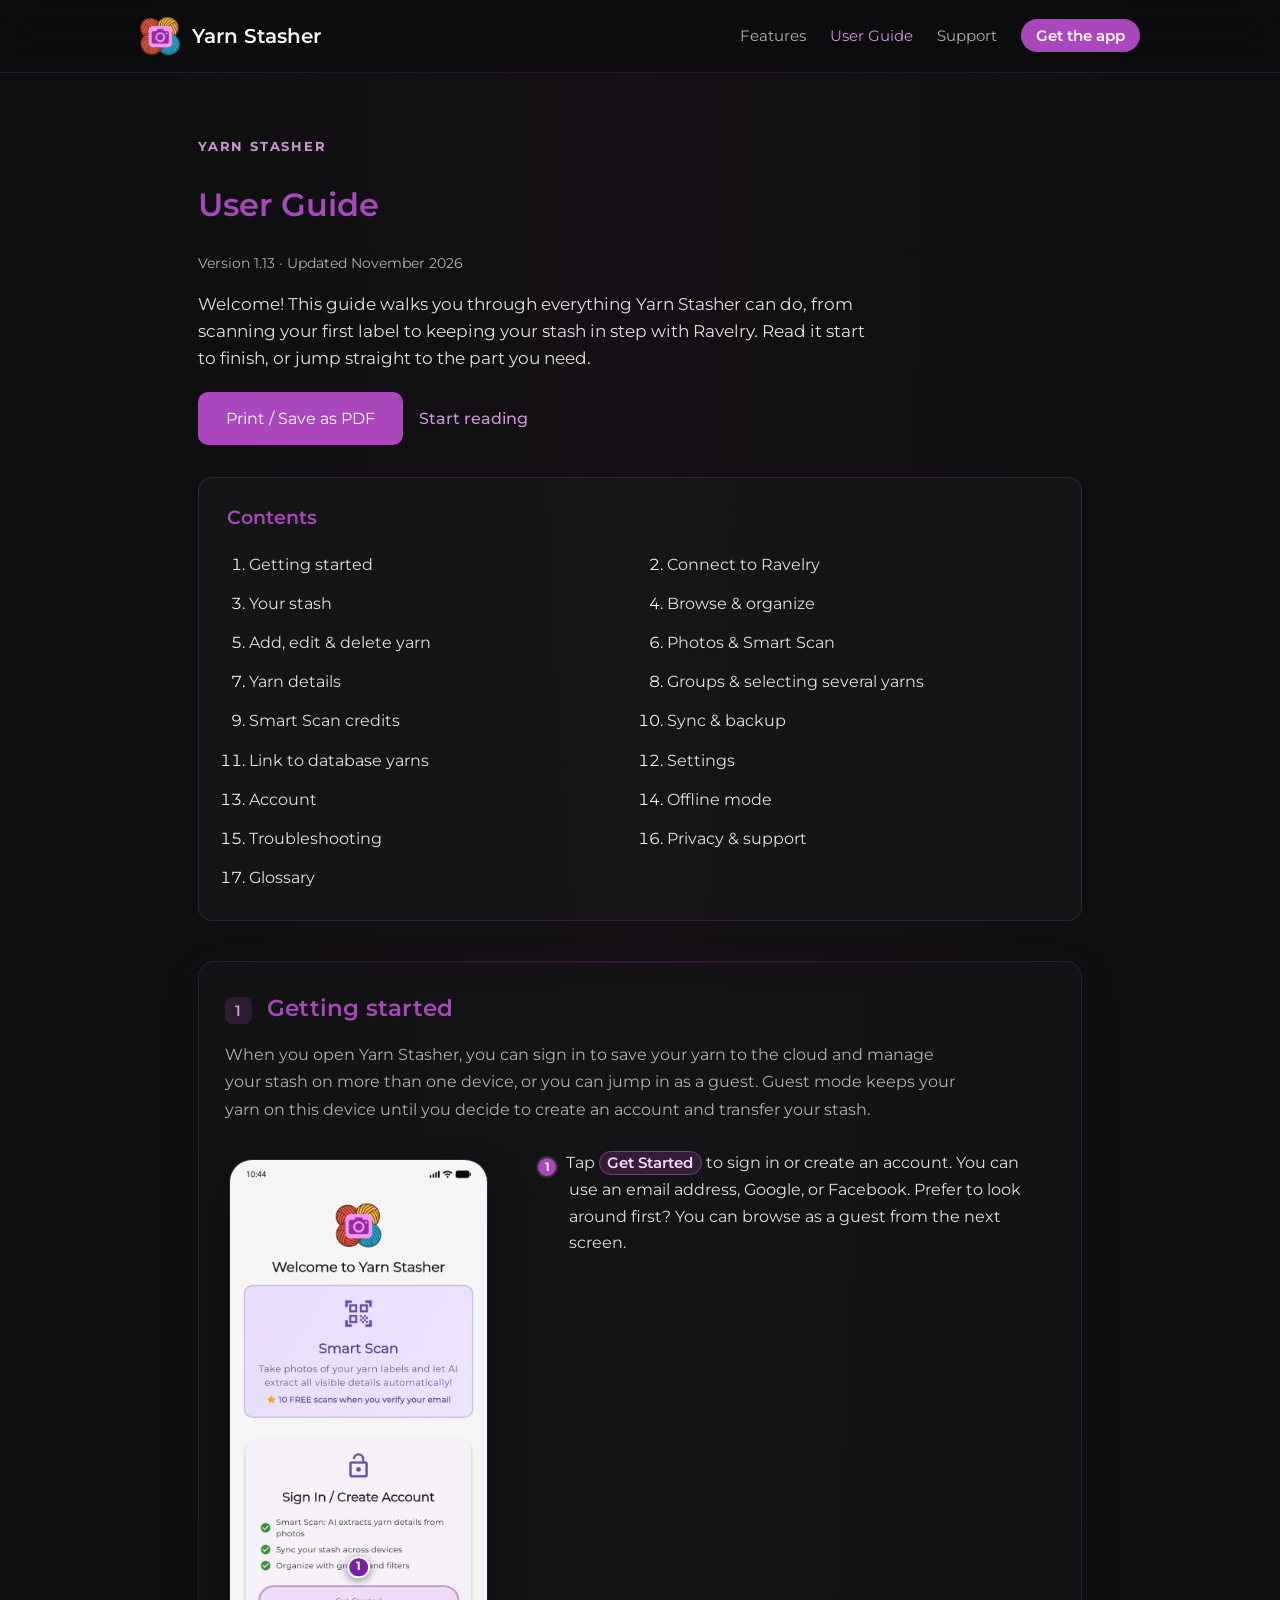
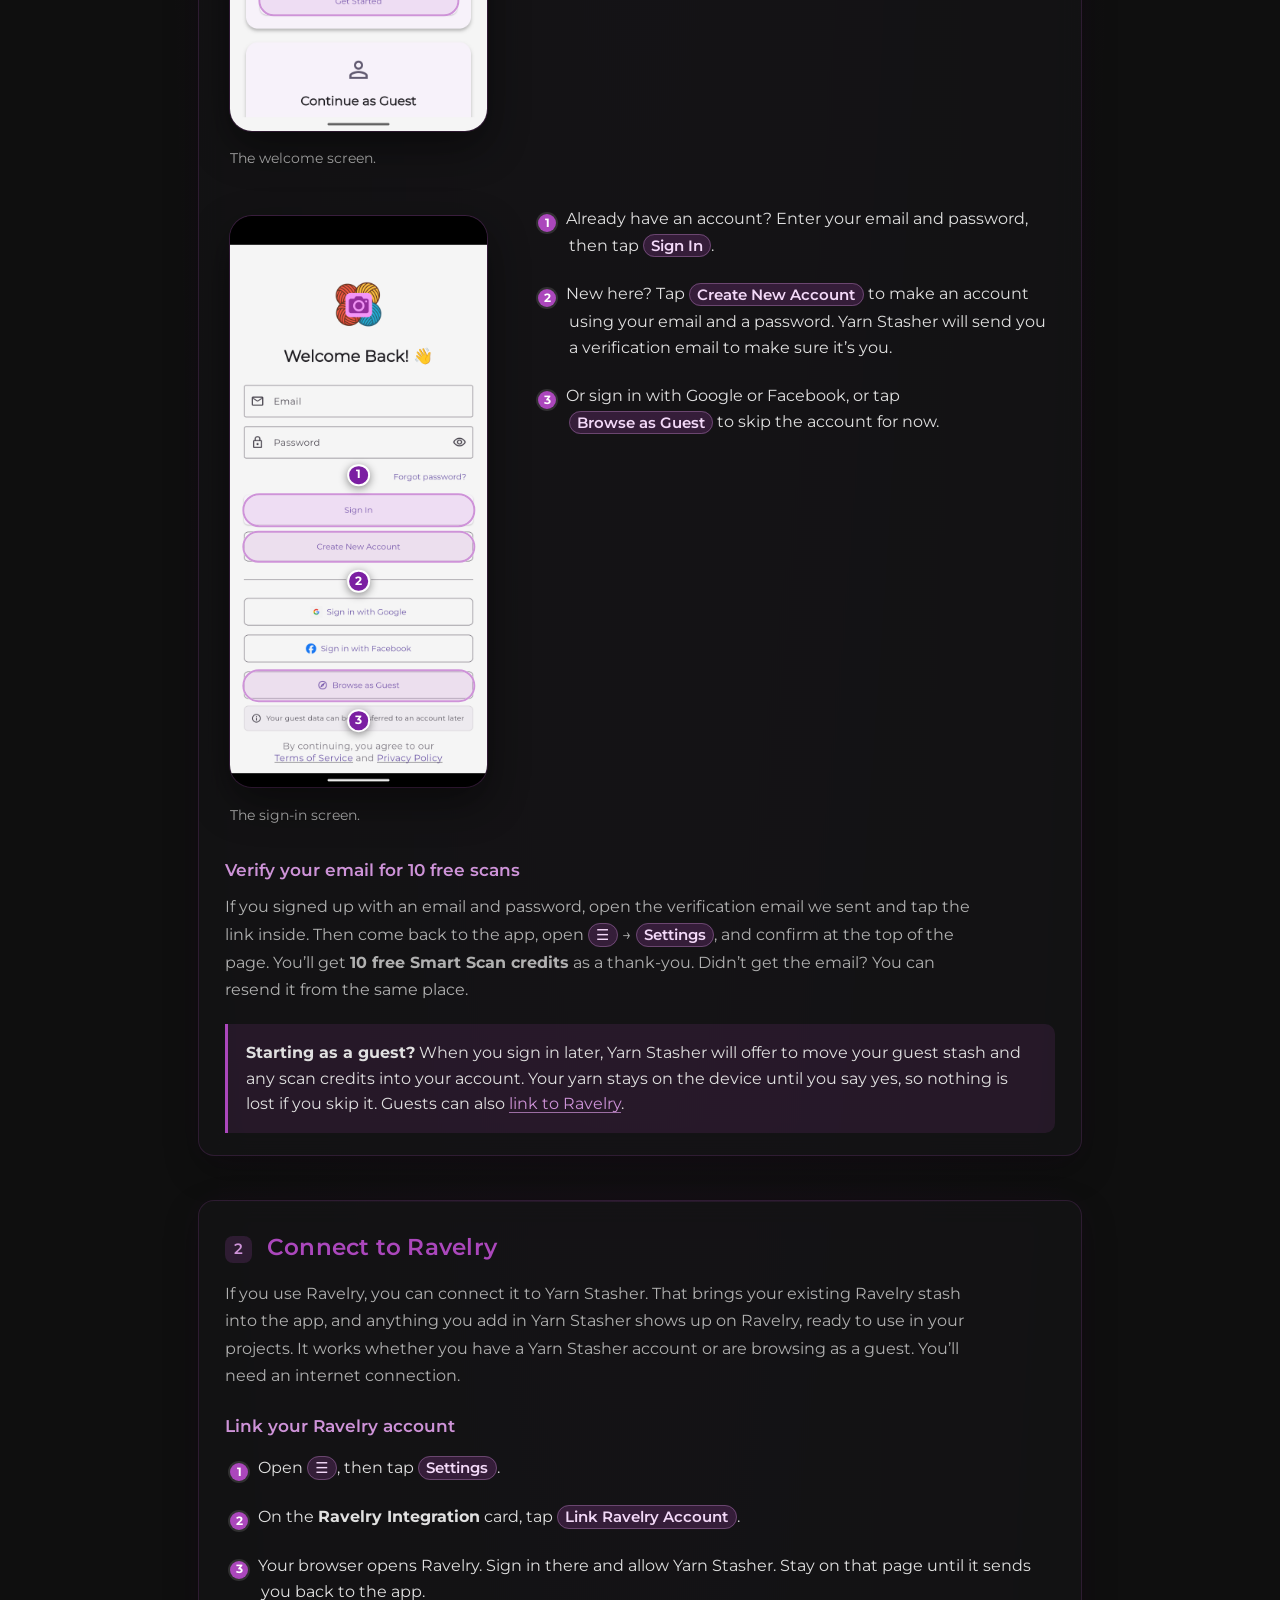
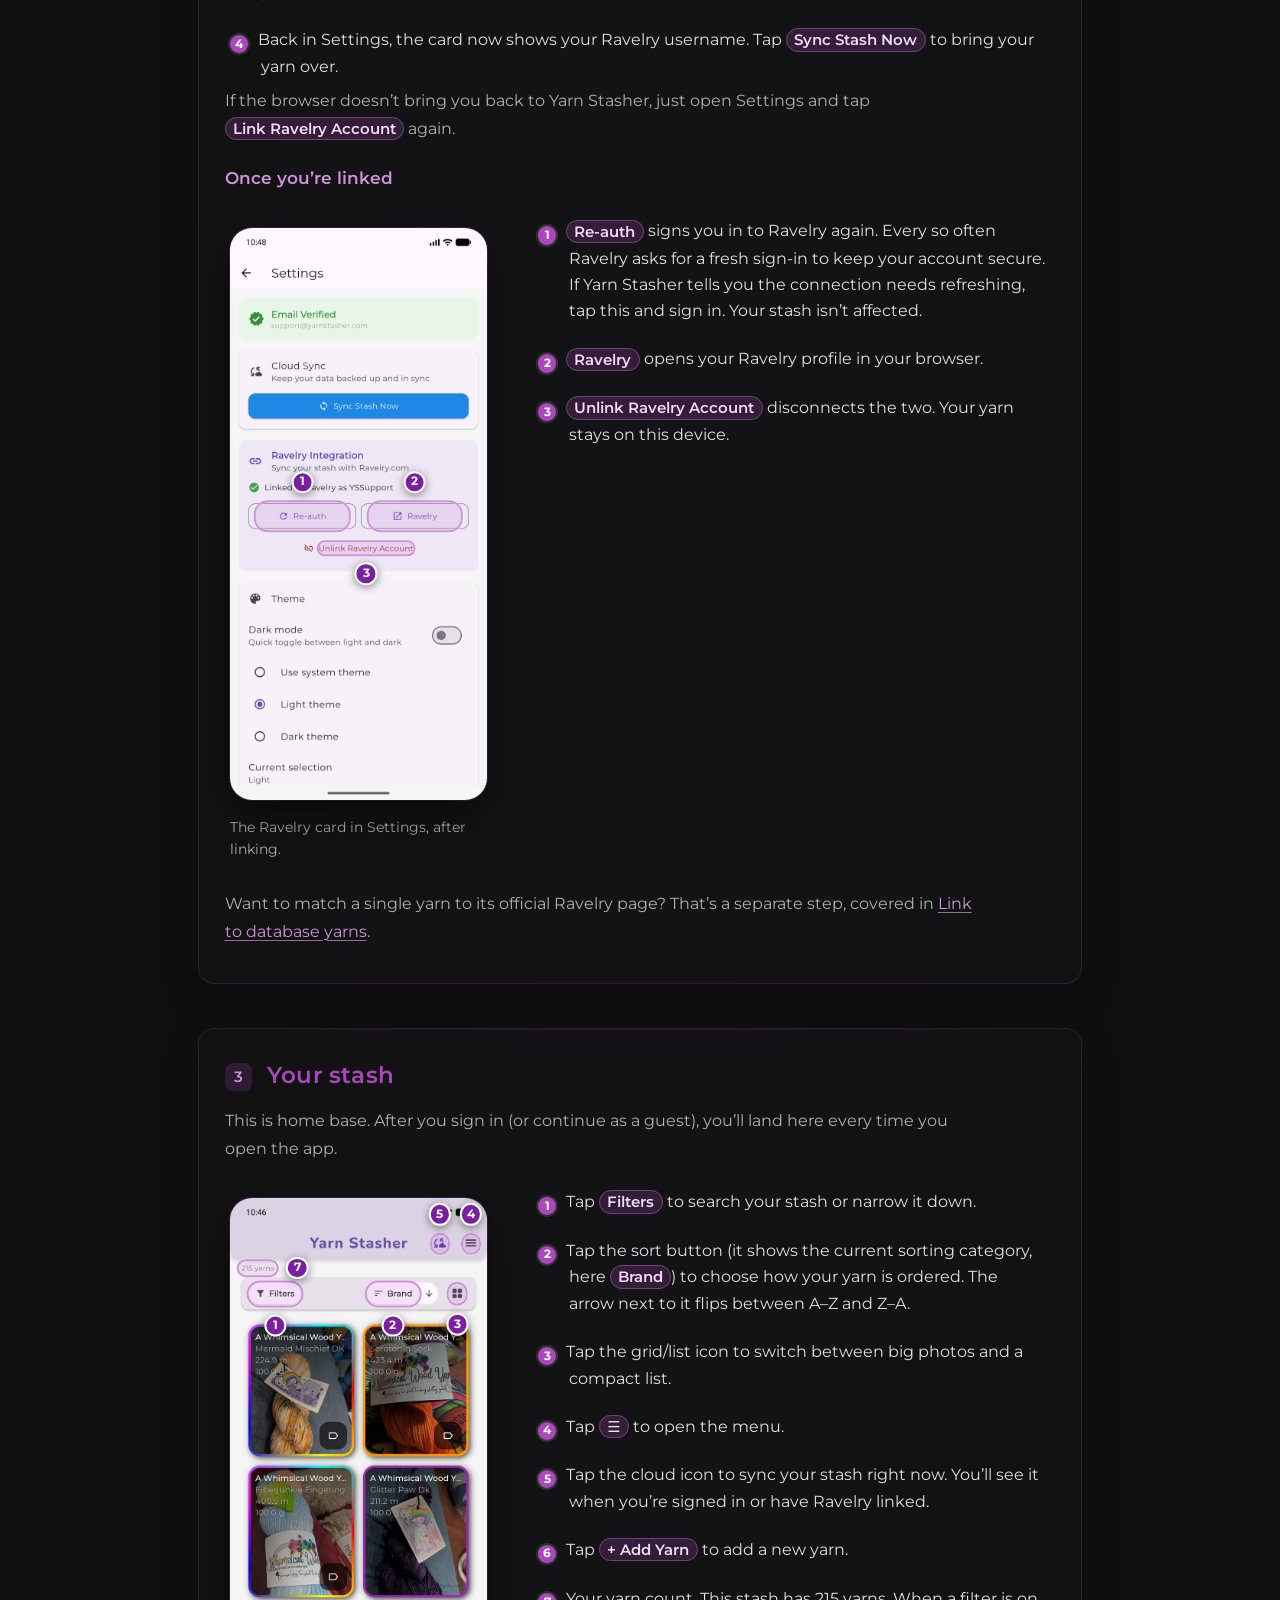
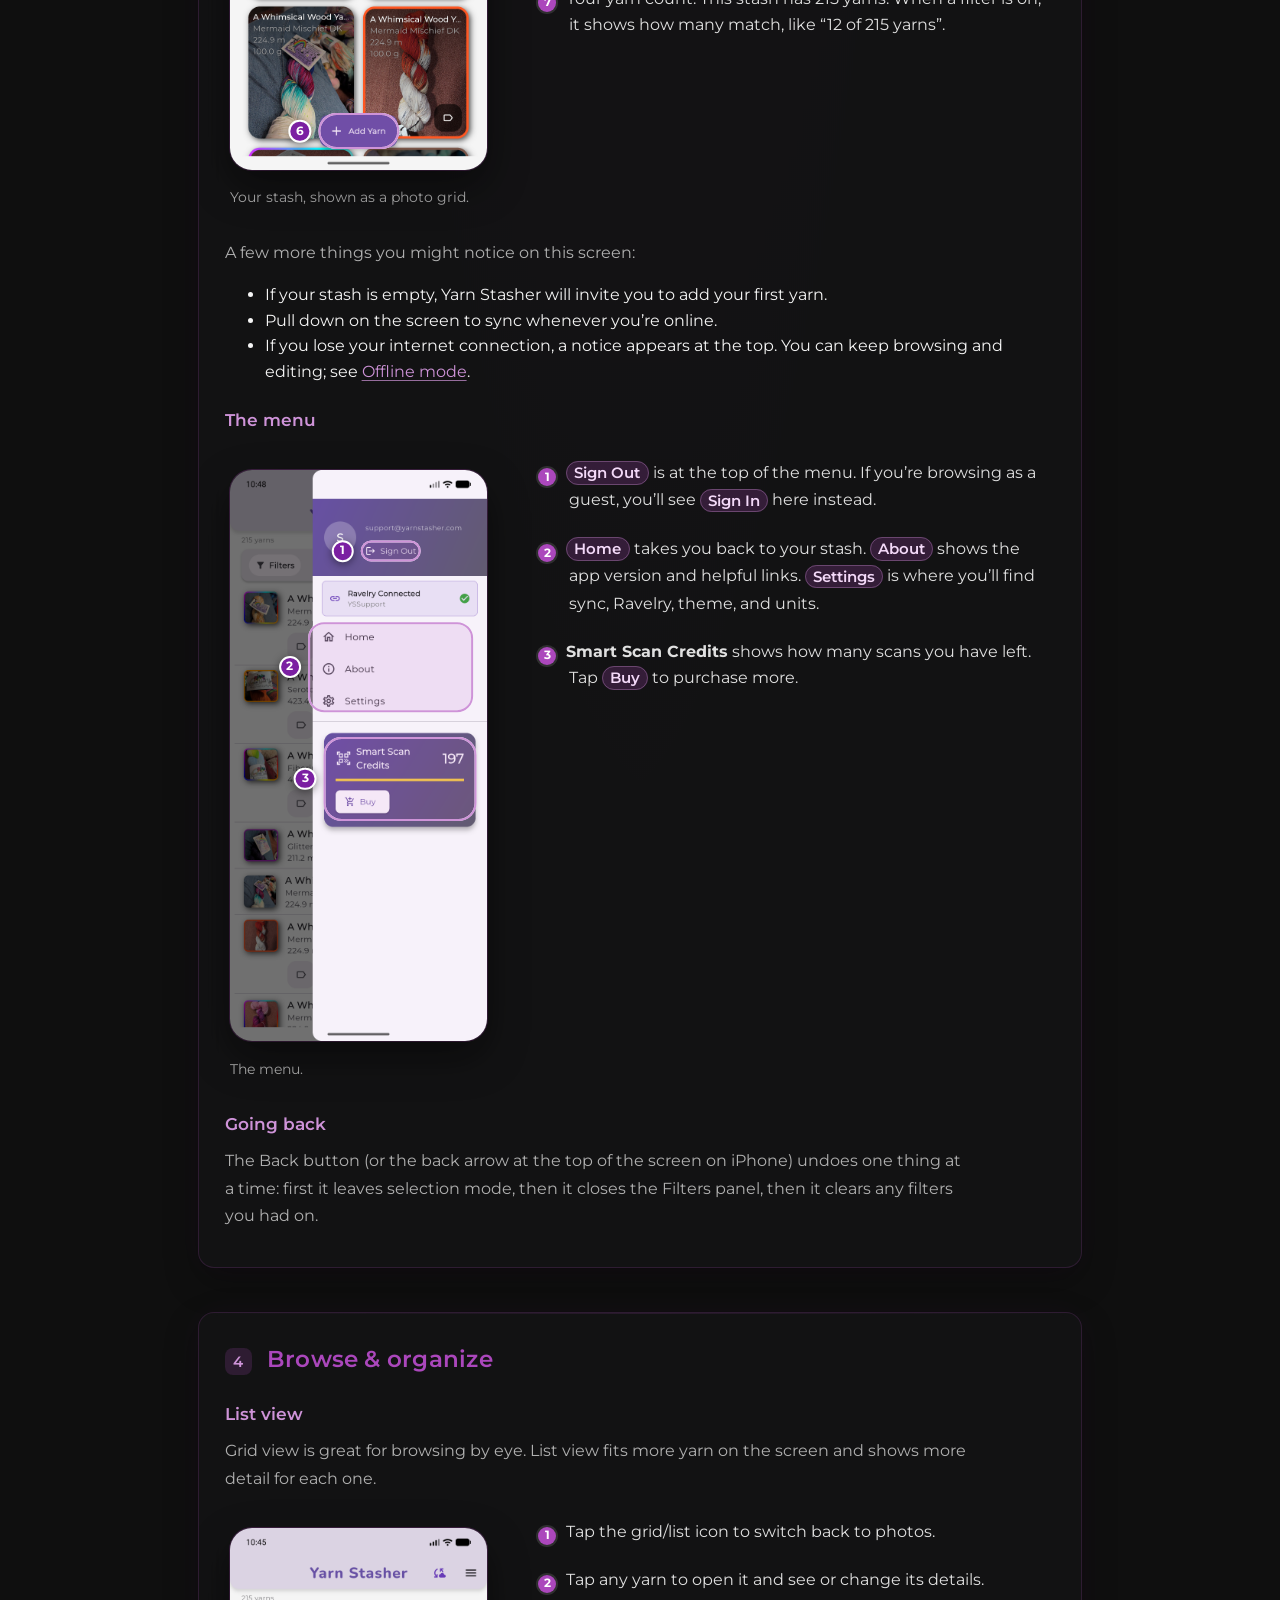
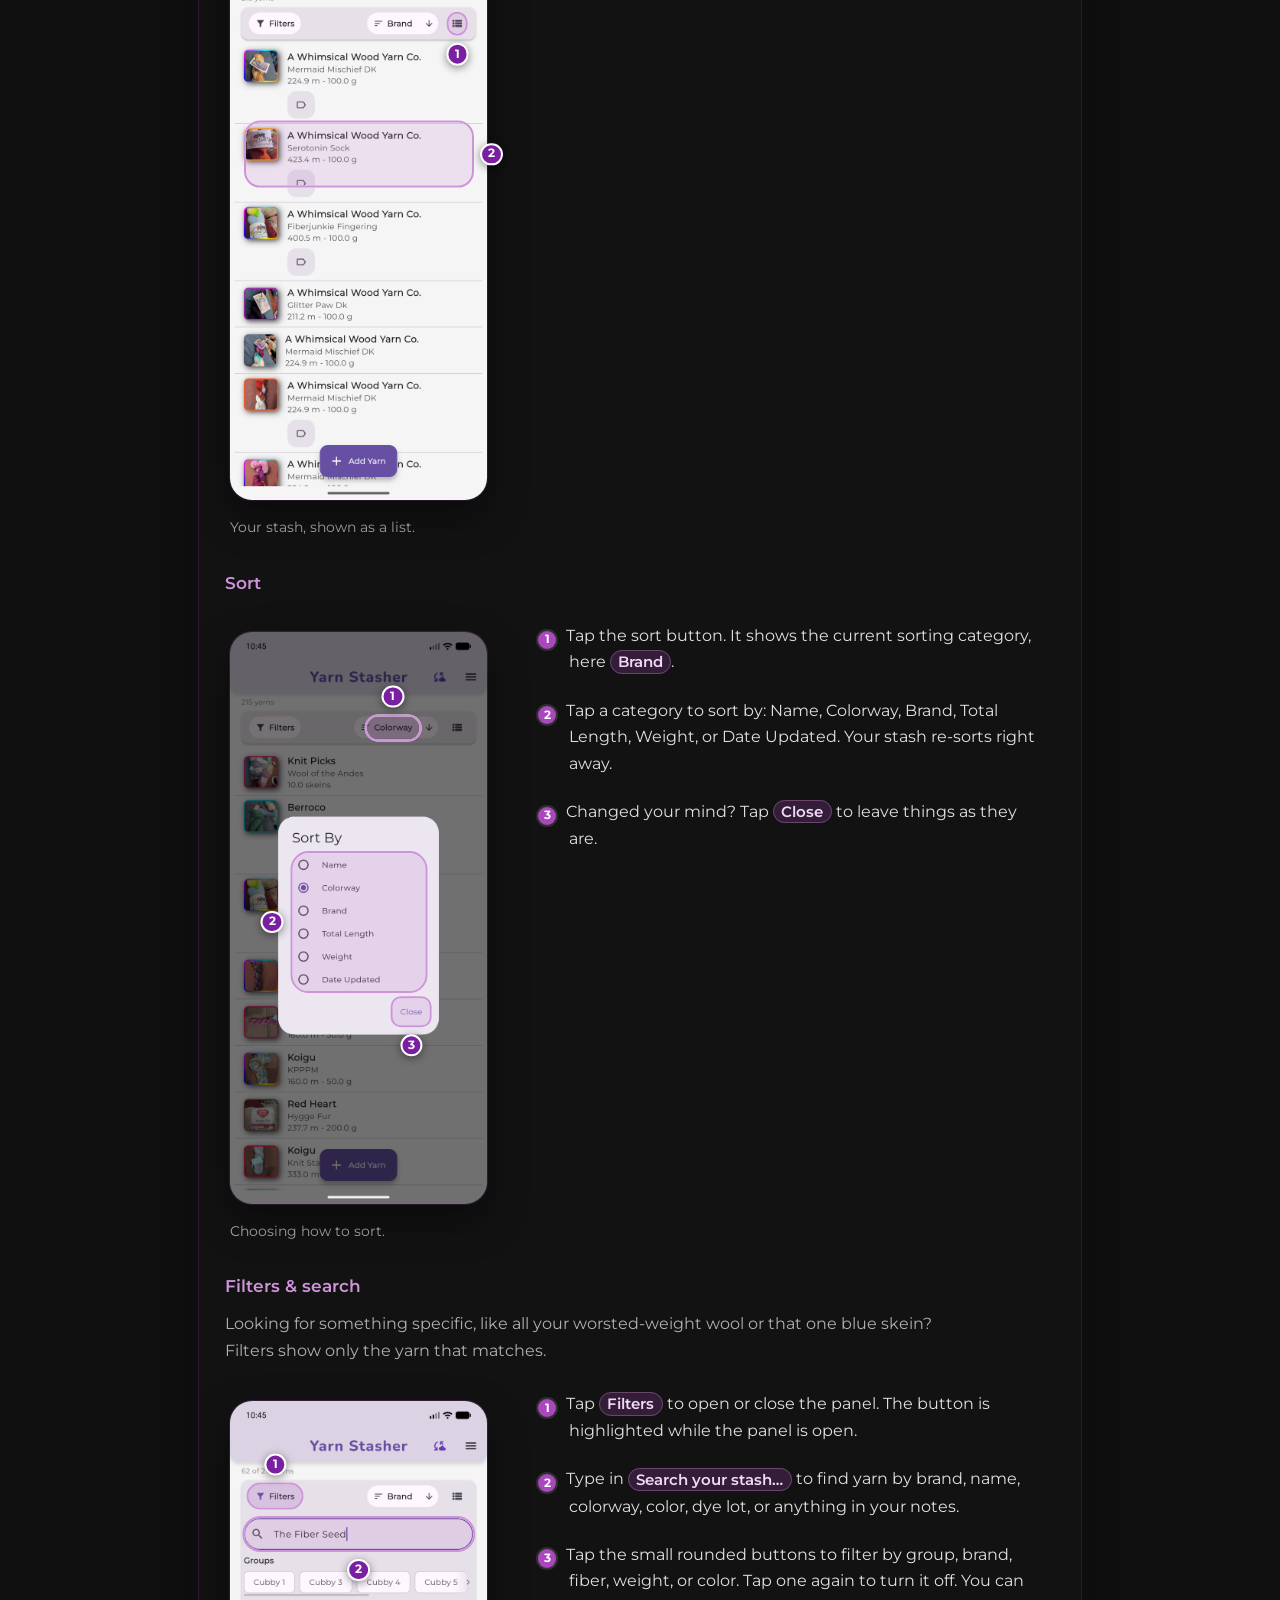
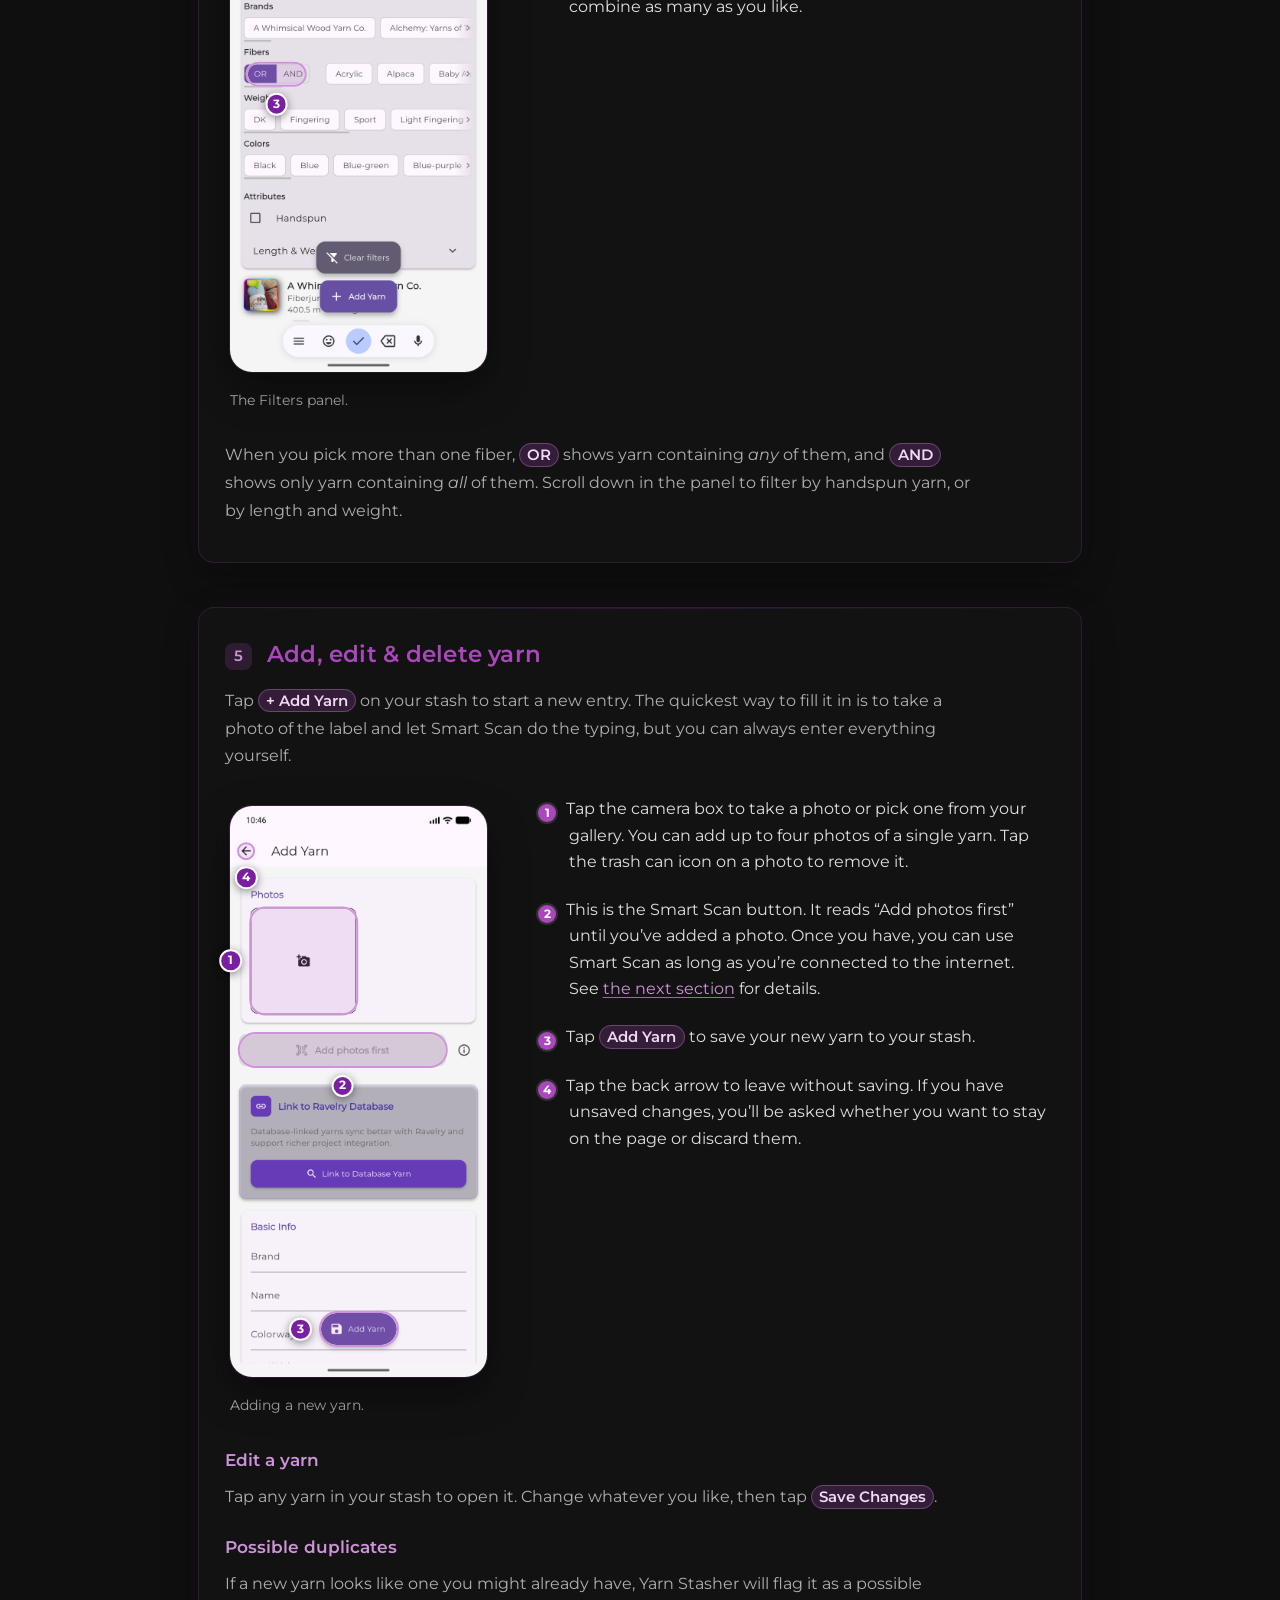
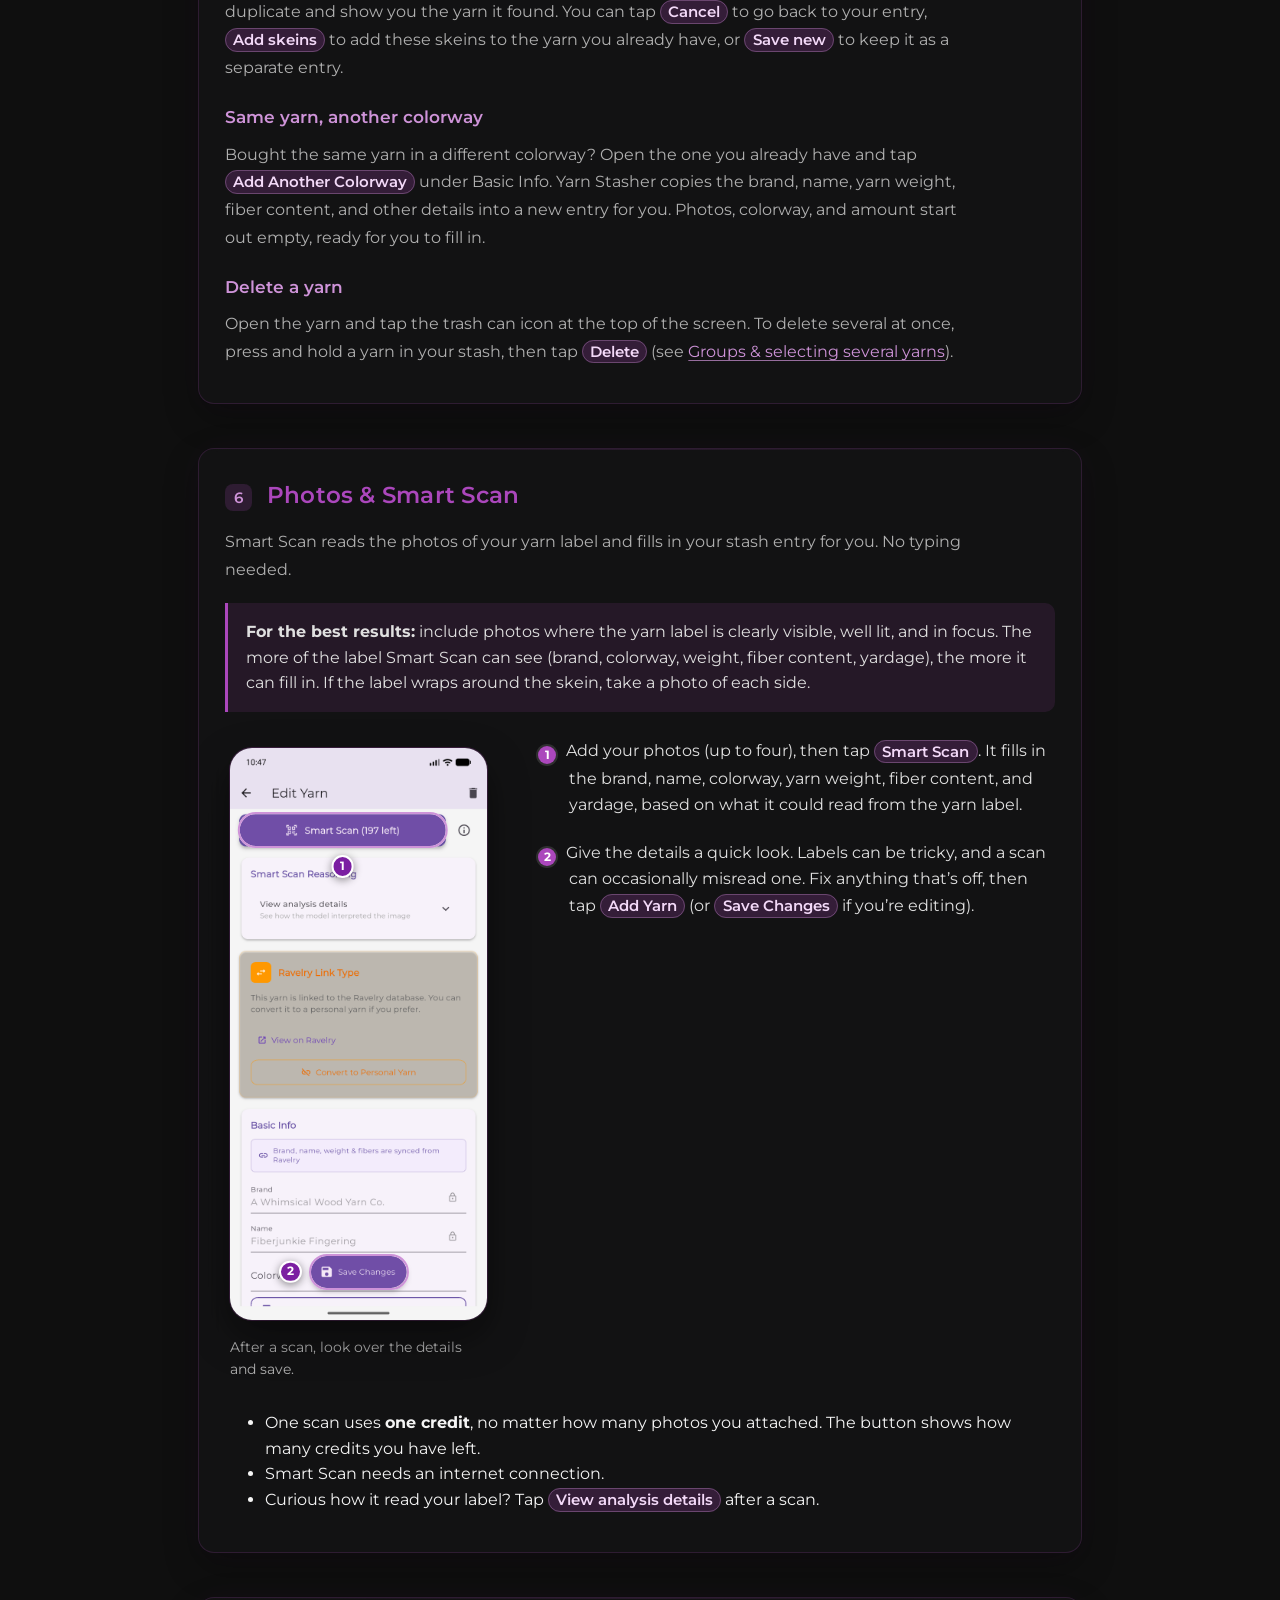
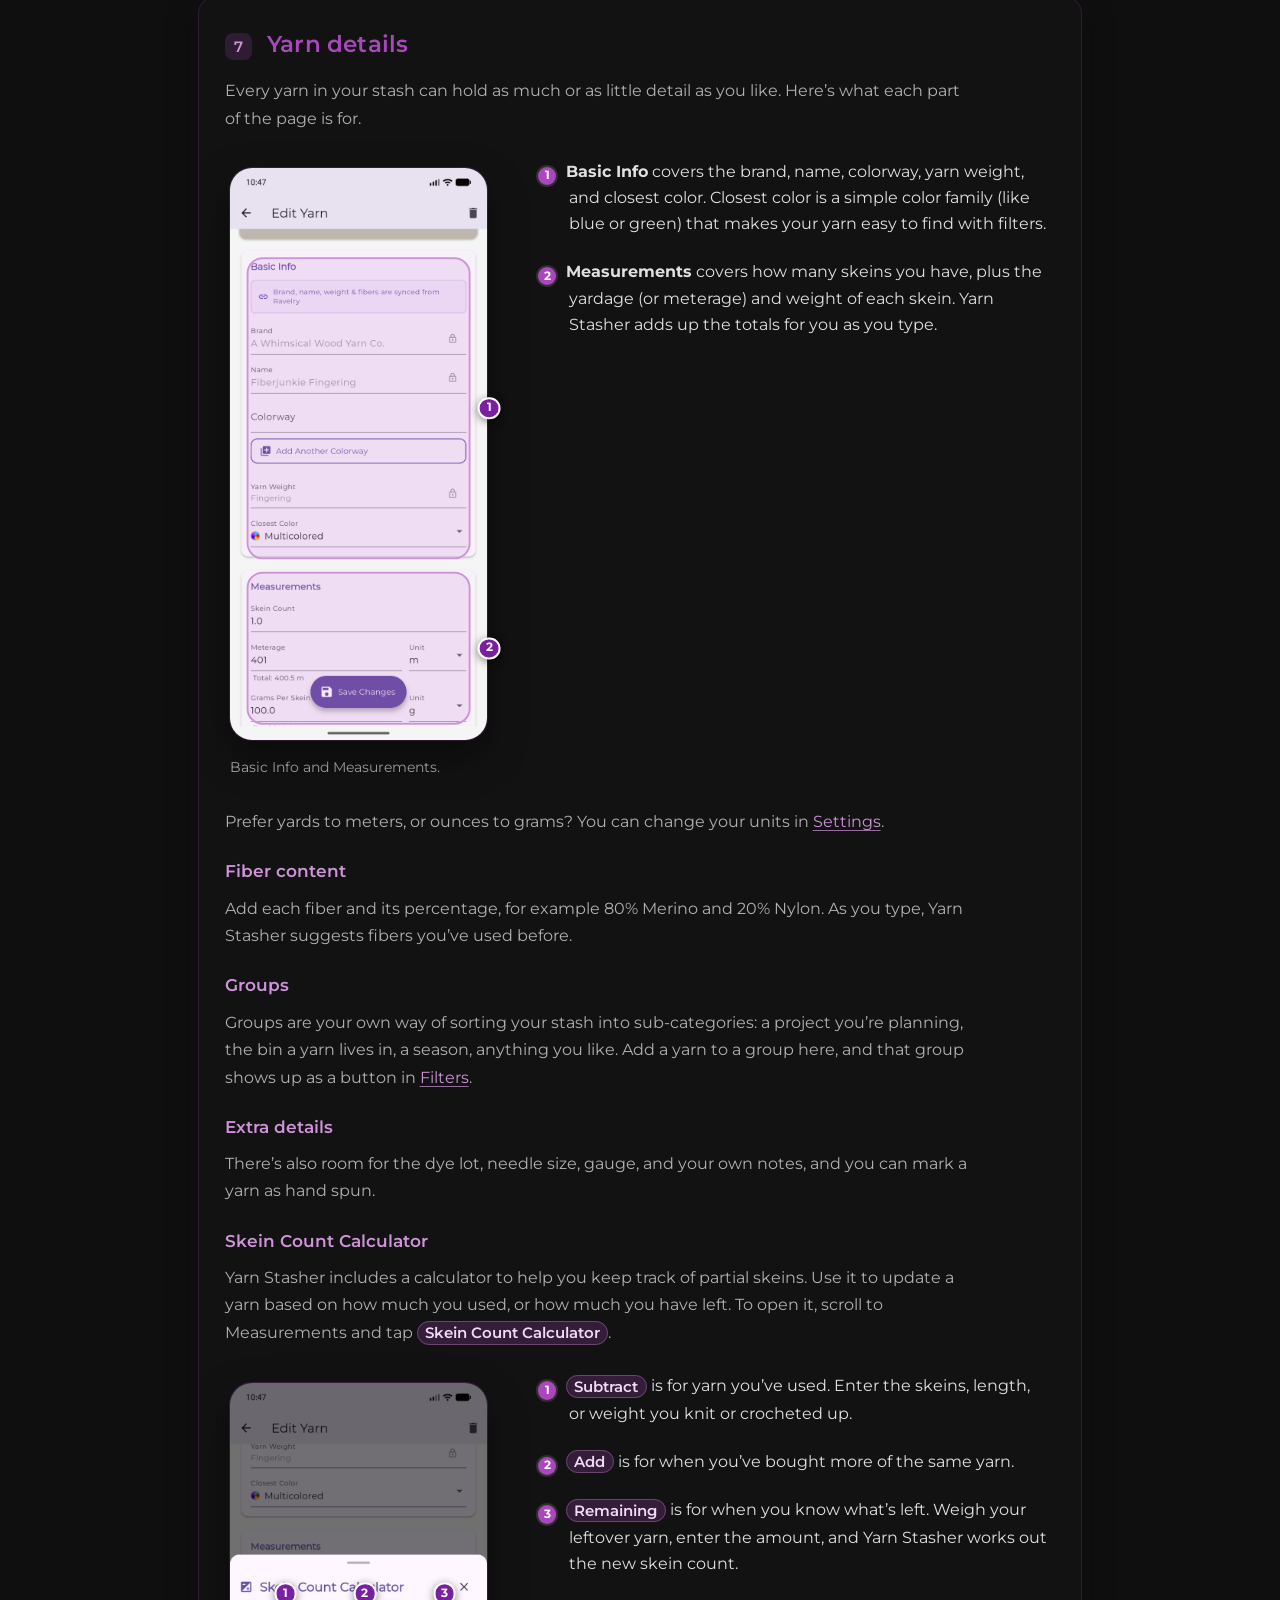
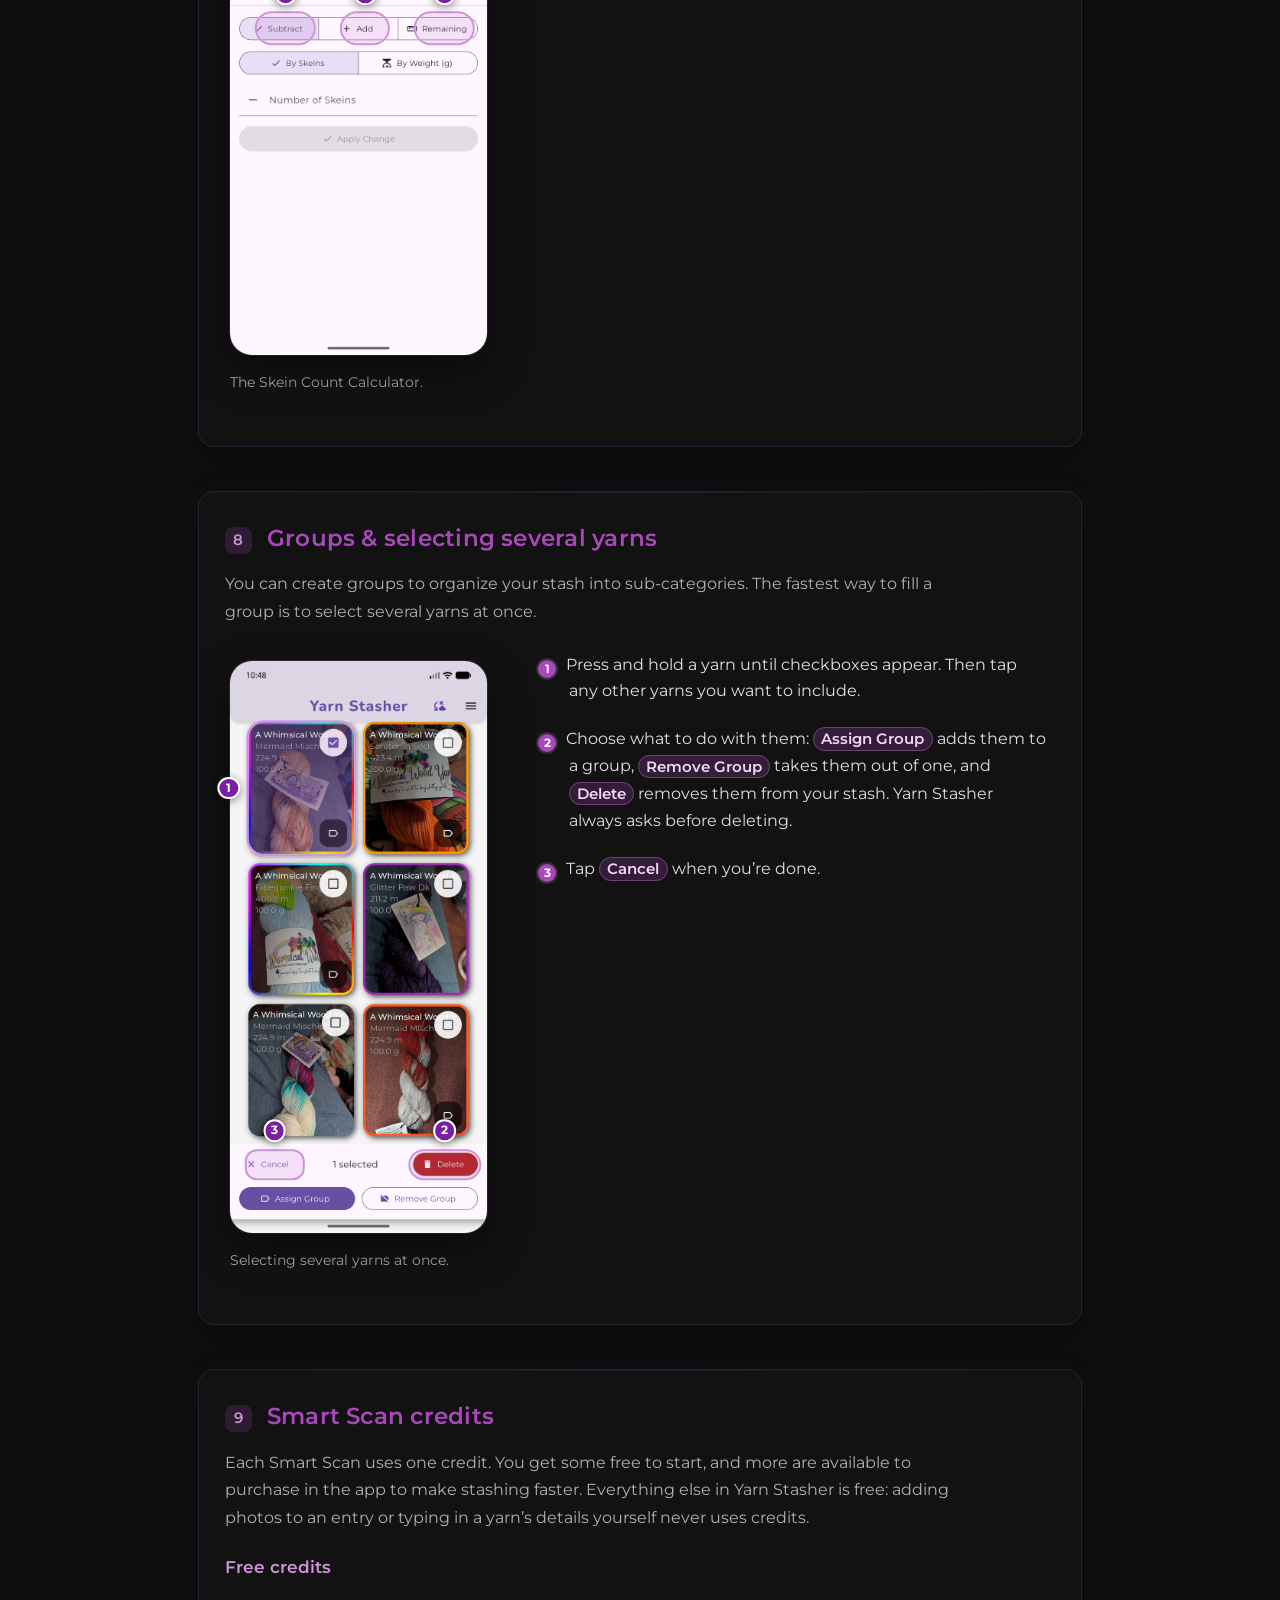
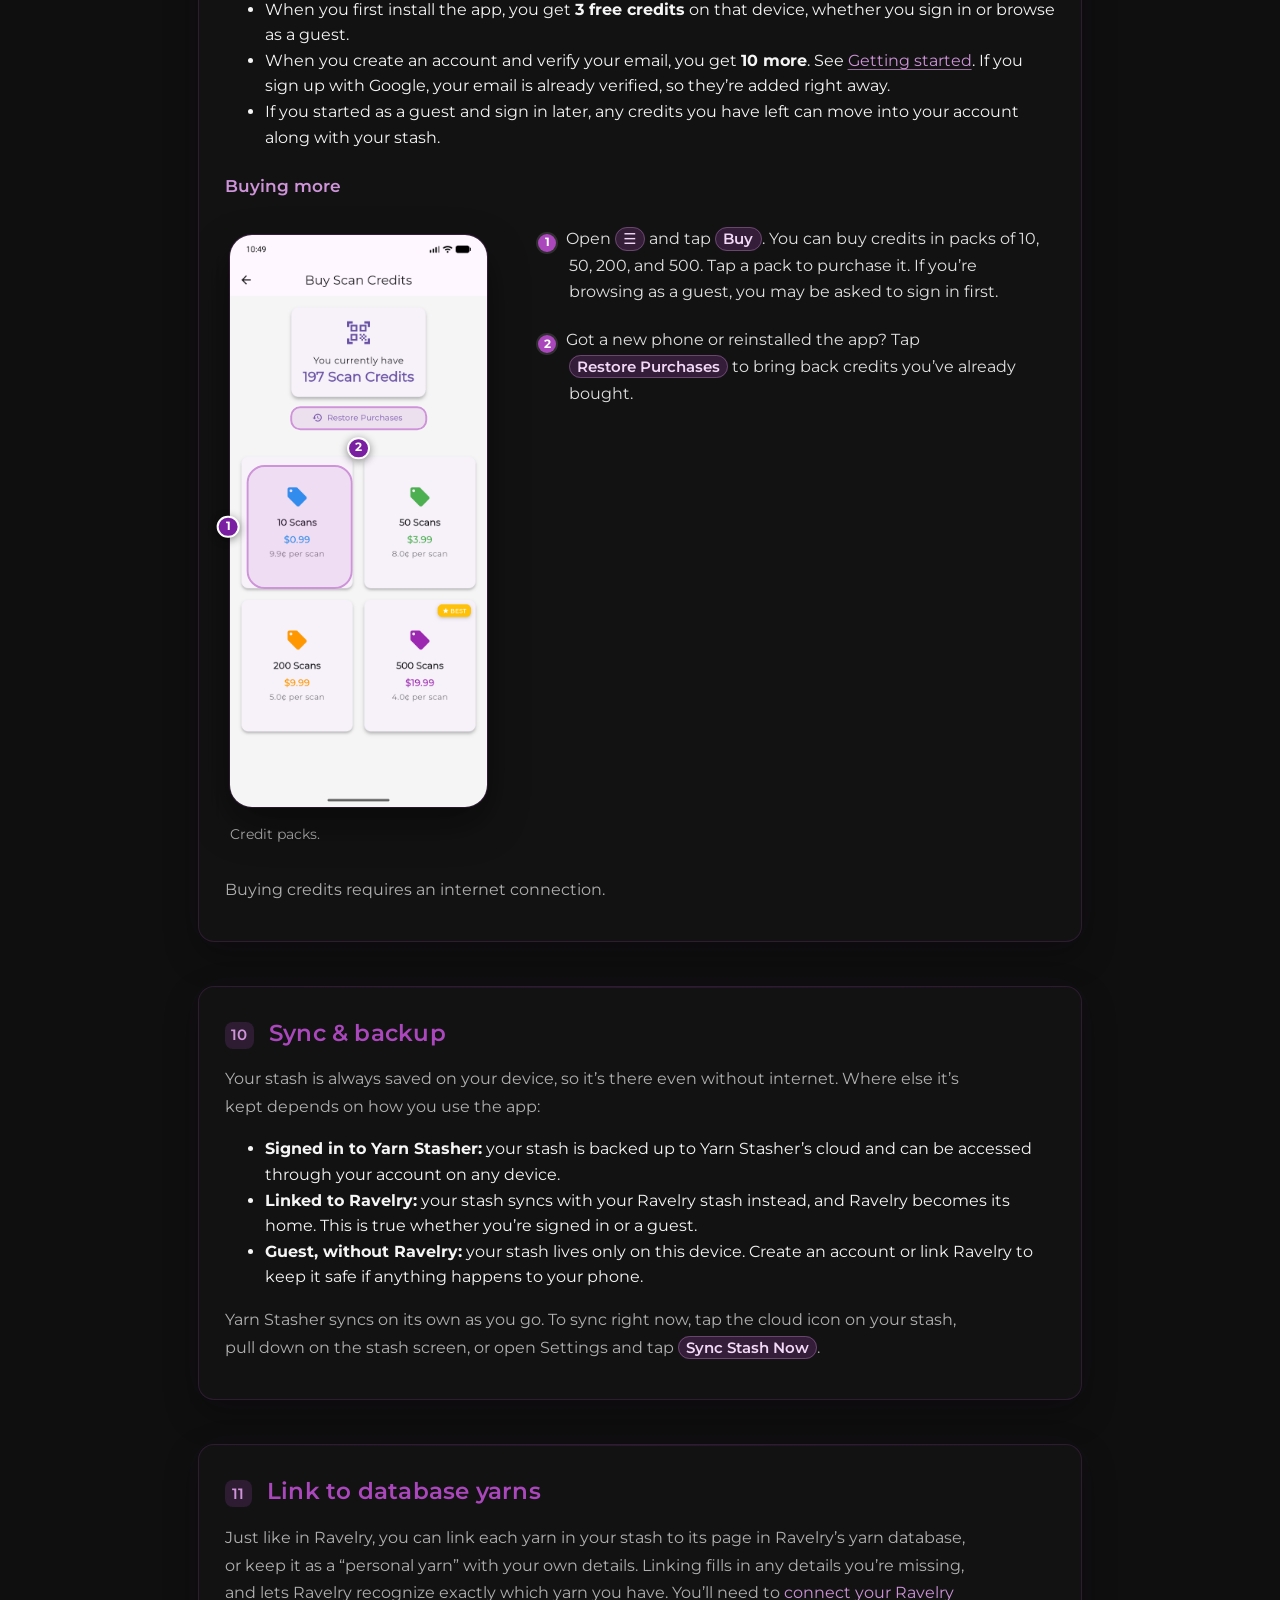
==== commit 6f0cbd93: "Site refresh: phone-frame hero, faster images, simpler nav, SEO files - Hero: real stash and Smart S" ====
--- a/user-guide/index.html
+++ b/user-guide/index.html
@@ -7,31 +7,30 @@
   <meta name="description" content="Yarn Stasher user guide — organize your stash, use Smart Scan, sync with Ravelry, and manage your account.">
   <meta property="og:title" content="User Guide – Yarn Stasher">
   <meta property="og:description" content="A friendly, printable guide to Yarn Stasher: your stash, Smart Scan, Ravelry, sync, and settings.">
-  <meta property="og:image" content="https://yarnstasher.com/images/stash-hero.png">
+  <meta property="og:image" content="https://yarnstasher.com/images/og-image.jpg">
   <meta property="og:url" content="https://yarnstasher.com/user-guide/">
   <meta property="og:type" content="article">
   <title>User Guide – Yarn Stasher</title>
-  <link rel="icon" type="image/png" href="../images/logo.png">
+  <link rel="icon" type="image/png" sizes="96x96" href="../images/logo-96.png">
+  <link rel="apple-touch-icon" href="../images/logo-180.png">
   <link rel="preconnect" href="https://fonts.googleapis.com">
   <link rel="preconnect" href="https://fonts.gstatic.com" crossorigin>
   <link href="https://fonts.googleapis.com/css2?family=Montserrat:wght@400;500;600;700&display=swap" rel="stylesheet">
-  <link rel="stylesheet" href="../style.css?v=guide-10">
+  <link rel="stylesheet" href="../style.css?v=site-7">
 </head>
 <body class="guide-page">
   <header>
-    <nav>
+    <nav aria-label="Main">
       <a href="../index.html" class="logo">
-        <img src="../images/logo.png?v=guide-9" alt="Yarn Stasher">
+        <img src="../images/logo-96.webp" alt="" width="40" height="40">
         <span>Yarn Stasher</span>
       </a>
       <button class="menu-toggle" aria-label="Toggle menu" aria-expanded="false" aria-controls="main-nav-links">☰</button>
       <ul class="nav-links" id="main-nav-links">
-        <li><a href="../index.html">Home</a></li>
+        <li><a href="../index.html#highlights">Features</a></li>
         <li><a href="index.html" aria-current="page">User Guide</a></li>
-        <li><a href="../privacy-policy.html">Privacy Policy</a></li>
-        <li><a href="../terms.html">Terms</a></li>
-        <li><a href="../eula.html">EULA</a></li>
-        <li><a href="../account-deletion.html">Account Deletion</a></li>
+        <li><a href="../index.html#contact">Support</a></li>
+        <li><a href="../index.html#download" class="nav-cta">Get the app</a></li>
       </ul>
     </nav>
   </header>
@@ -634,16 +633,17 @@
 
   <footer>
     <div class="footer-content">
-      <nav>
+      <nav aria-label="Footer">
         <a href="index.html">User Guide</a>
         <a href="../privacy-policy.html">Privacy Policy</a>
         <a href="../terms.html">Terms</a>
         <a href="../eula.html">EULA</a>
         <a href="../account-deletion.html">Account Deletion</a>
+        <a href="mailto:support@yarnstasher.com">Contact</a>
       </nav>
     </div>
-    <p class="copyright">© 2025 Yarn Stasher – All Rights Reserved</p>
+    <p class="copyright">© 2025–2026 ThreadSafe LLC · Yarn Stasher – All Rights Reserved</p>
   </footer>
-  <script src="../script.js?v=guide-2"></script>
+  <script src="../script.js?v=site-7"></script>
 </body>
 </html>
--- a/style.css
+++ b/style.css
@@ -645,6 +645,8 @@
 .lightbox.open {
   opacity: 1;
   visibility: visible;
+  /* become visible at once so the close button can take focus */
+  transition: opacity 0.25s, visibility 0s;
 }
 
 .lightbox-img {
@@ -1592,3 +1594,295 @@
     padding: 2rem 1rem;
   }
 }
+
+/* ---- Site refresh (home page layout, nav CTA, news, a11y) ---- */
+
+html {
+  scroll-behavior: smooth;
+  scroll-padding-top: 88px;
+}
+
+@media (prefers-reduced-motion: reduce) {
+  html { scroll-behavior: auto; }
+}
+
+.skip-link {
+  position: absolute;
+  left: 1rem;
+  top: -100px;
+  z-index: 200;
+  padding: 0.6rem 1rem;
+  border-radius: 8px;
+  background: var(--accent);
+  color: #fff;
+  font-weight: 600;
+  text-decoration: none;
+}
+
+.skip-link:focus {
+  top: 0.75rem;
+}
+
+.nav-links a[aria-current="page"] {
+  color: var(--accent-light);
+}
+
+.nav-links a.nav-cta {
+  padding: 0.45rem 0.95rem;
+  border-radius: 999px;
+  background: var(--accent);
+  color: #fff;
+  font-weight: 600;
+}
+
+.nav-links a.nav-cta:hover {
+  background: var(--accent-dark);
+  color: #fff;
+}
+
+@media (min-width: 901px) {
+  .nav-links {
+    align-items: center;
+  }
+}
+
+@media (max-width: 900px) {
+  .nav-links a.nav-cta {
+    text-align: center;
+    margin-top: 0.25rem;
+  }
+}
+
+/* Hero: text and badges beside the image on wide screens, CTA above the image on phones */
+.hero .tagline {
+  margin-bottom: 0;
+}
+
+.hero .download-cta {
+  margin-top: 1.5rem;
+}
+
+@media (min-width: 860px) {
+  .hero {
+    display: grid;
+    grid-template-columns: minmax(0, 1.1fr) minmax(0, 0.9fr);
+    align-items: center;
+    gap: 2.5rem;
+    text-align: left;
+    padding: 3rem 3rem;
+  }
+
+  .hero h1,
+  .hero .tagline {
+    margin-left: 0;
+    margin-right: 0;
+  }
+
+  .hero h1 {
+    max-width: none;
+    font-size: clamp(2rem, 3.4vw, 2.6rem);
+  }
+
+  .hero .download-cta {
+    align-items: flex-start;
+  }
+
+  .hero .app-badges {
+    flex-direction: row;
+    justify-content: flex-start;
+    align-items: center;
+    gap: 0.5rem;
+    margin-left: -10px;
+  }
+
+  .hero .app-badge {
+    width: 170px;
+    height: 54px;
+  }
+
+  .hero-image-wrapper {
+    margin: 0;
+    max-width: none;
+  }
+}
+
+/* Gallery items are buttons so they work with the keyboard */
+button.gallery-item {
+  padding: 0;
+  margin: 0;
+  border: 0;
+  background: none;
+  font: inherit;
+  color: inherit;
+}
+
+button.gallery-item:focus-visible,
+.gallery-carousel:focus-visible {
+  outline: 2px solid rgba(206, 147, 216, 0.95);
+  outline-offset: 2px;
+}
+
+/* What's new / what's next */
+.news-grid {
+  display: grid;
+  grid-template-columns: 1fr;
+  gap: 1rem;
+  margin-top: 1rem;
+}
+
+@media (min-width: 760px) {
+  .news-grid {
+    grid-template-columns: 1.3fr 1fr;
+  }
+}
+
+.news-card {
+  padding: 1.15rem 1.35rem;
+  background: rgba(40, 40, 40, 0.7);
+  border-radius: 10px;
+  border: 1px solid var(--border);
+}
+
+.news-card h3 {
+  margin: 0 0 0.4rem;
+}
+
+.coming-soon .news-sub {
+  margin: 0.5rem 0 0;
+  font-size: 0.95rem;
+}
+
+.news-list {
+  margin: 0.5rem 0 0;
+  padding-left: 1.15rem;
+  color: var(--text-secondary);
+  font-size: 0.95rem;
+}
+
+.news-list li {
+  margin-bottom: 0.35rem;
+}
+
+.news-list li::marker {
+  color: var(--accent-light);
+}
+
+.coming-soon a,
+.contact a {
+  color: var(--accent-light);
+}
+
+.footer-content nav a[aria-current="page"] {
+  color: var(--accent-light);
+}
+
+.not-found {
+  text-align: center;
+}
+
+.not-found p {
+  margin-left: auto;
+  margin-right: auto;
+}
+
+.not-found .cta {
+  margin: 0.75rem 0;
+}
+
+.not-found a:not(.cta) {
+  color: var(--accent-light);
+}
+
+/* Hero visual: real app screens in phone frames, with Smart Scan call-outs */
+.hero-visual {
+  position: relative;
+  width: min(100%, 360px);
+  margin: 2rem auto 0.5rem;
+  padding-right: 18%;
+}
+
+.hero-phone {
+  background: #0b0b0d;
+  padding: 7px;
+  border-radius: 30px;
+  box-shadow: 0 0 0 2px #3a3340, 0 24px 50px rgba(0, 0, 0, 0.55), 0 0 60px rgba(206, 147, 216, 0.18);
+}
+
+.hero-phone img {
+  display: block;
+  width: 100%;
+  height: auto;
+  border-radius: 24px;
+  background: #f4f0f6;
+}
+
+.hero-phone--main {
+  position: relative;
+  z-index: 1;
+}
+
+.hero-phone--scan {
+  position: absolute;
+  z-index: 2;
+  right: 0;
+  bottom: -4%;
+  width: 46%;
+  padding: 5px;
+  border-radius: 22px;
+  transform: rotate(4deg);
+}
+
+.hero-phone--scan img {
+  border-radius: 18px;
+}
+
+.hero-chips {
+  list-style: none;
+  margin: 0;
+  padding: 0;
+}
+
+.chip {
+  position: absolute;
+  z-index: 3;
+  display: flex;
+  align-items: center;
+  gap: 0.4rem;
+  padding: 0.3rem 0.7rem 0.3rem 0.4rem;
+  border-radius: 999px;
+  background: #fff;
+  color: #3b1650;
+  font-size: 0.78rem;
+  font-weight: 700;
+  white-space: nowrap;
+  box-shadow: 0 10px 22px rgba(0, 0, 0, 0.4);
+}
+
+.chip::before {
+  content: "✓";
+  display: grid;
+  place-items: center;
+  width: 1.2rem;
+  height: 1.2rem;
+  border-radius: 50%;
+  color: #fff;
+  font-size: 0.7rem;
+}
+
+.chip--brand { left: -6%; top: 46%; }
+.chip--brand::before { background: #e8590c; }
+.chip--color { right: -4%; top: 38%; }
+.chip--color::before { background: #1098ad; }
+.chip--weight { left: -2%; top: 62%; }
+.chip--weight::before { background: #ab47bc; }
+.chip--yards { right: -6%; top: 76%; }
+.chip--yards::before { background: #d4a10b; }
+
+@media (min-width: 860px) {
+  .hero-visual {
+    margin: 0 auto;
+    width: 100%;
+    max-width: 340px;
+  }
+}
+
